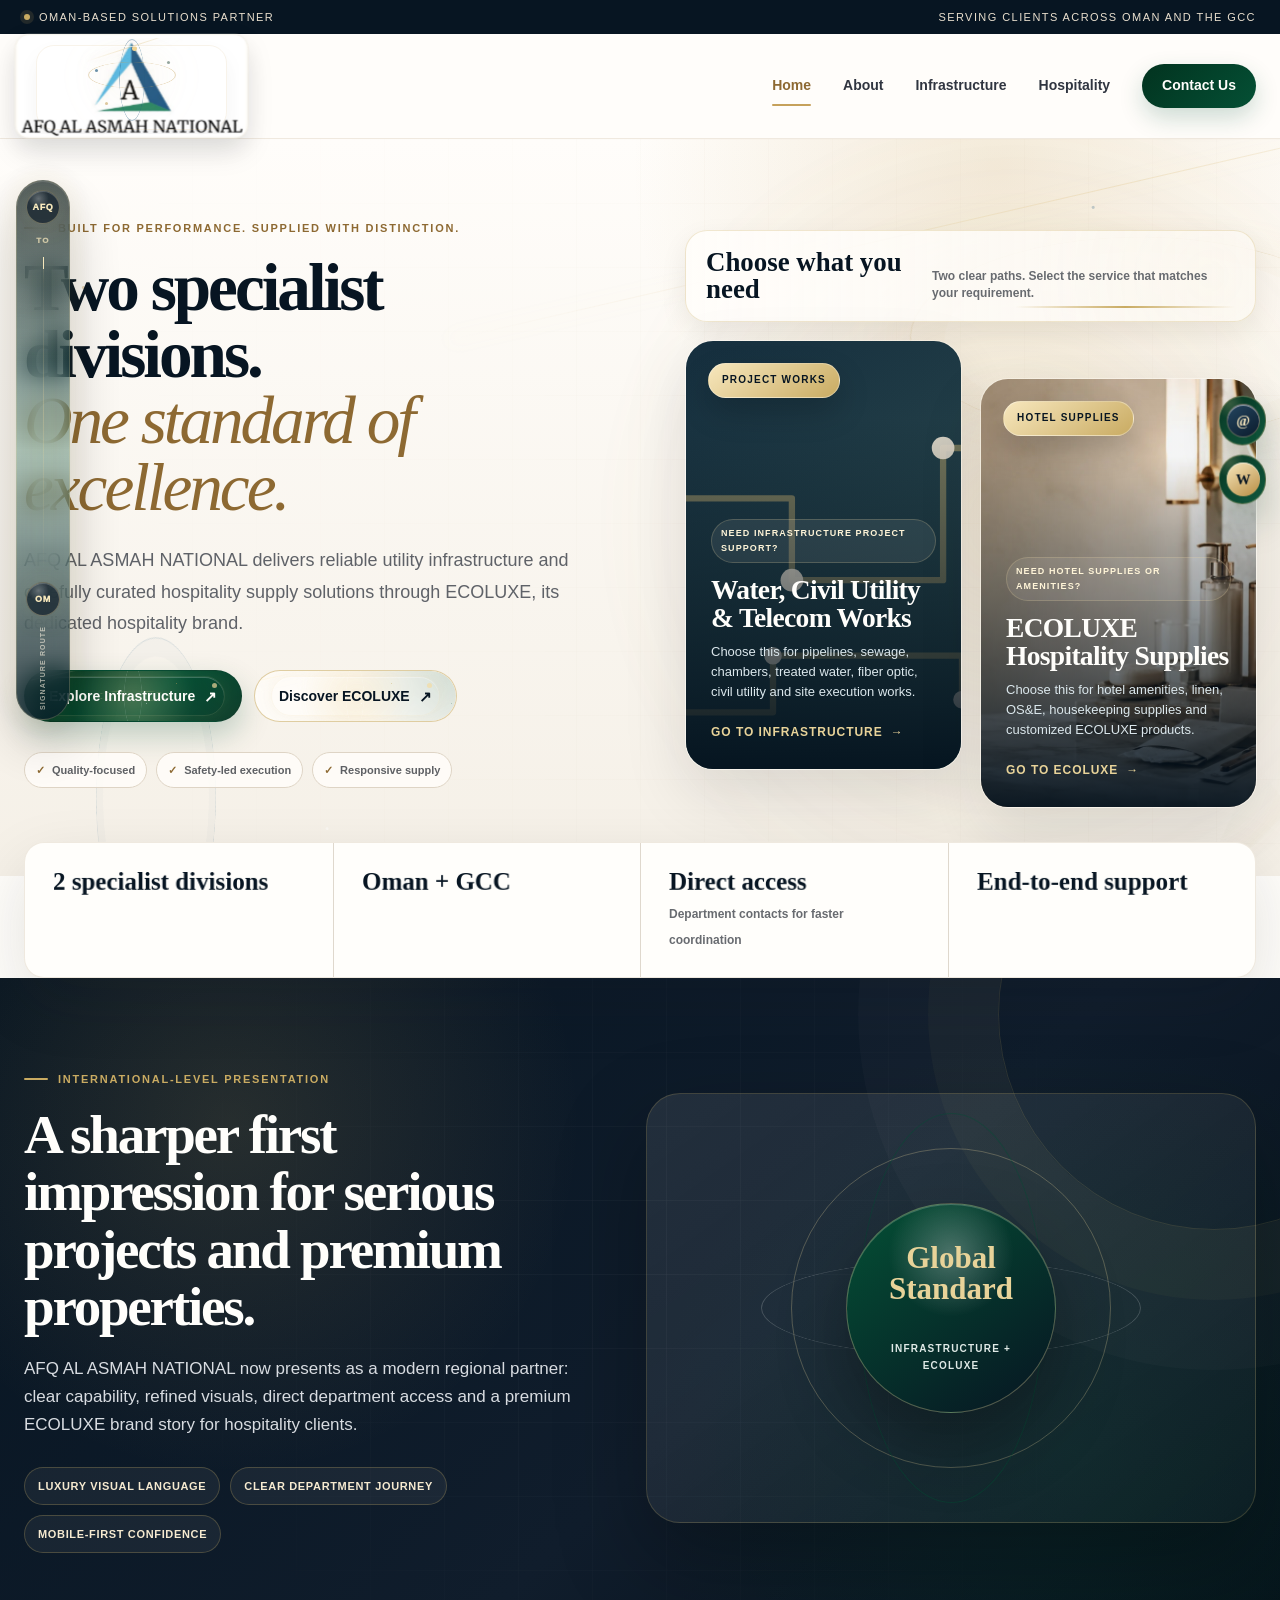
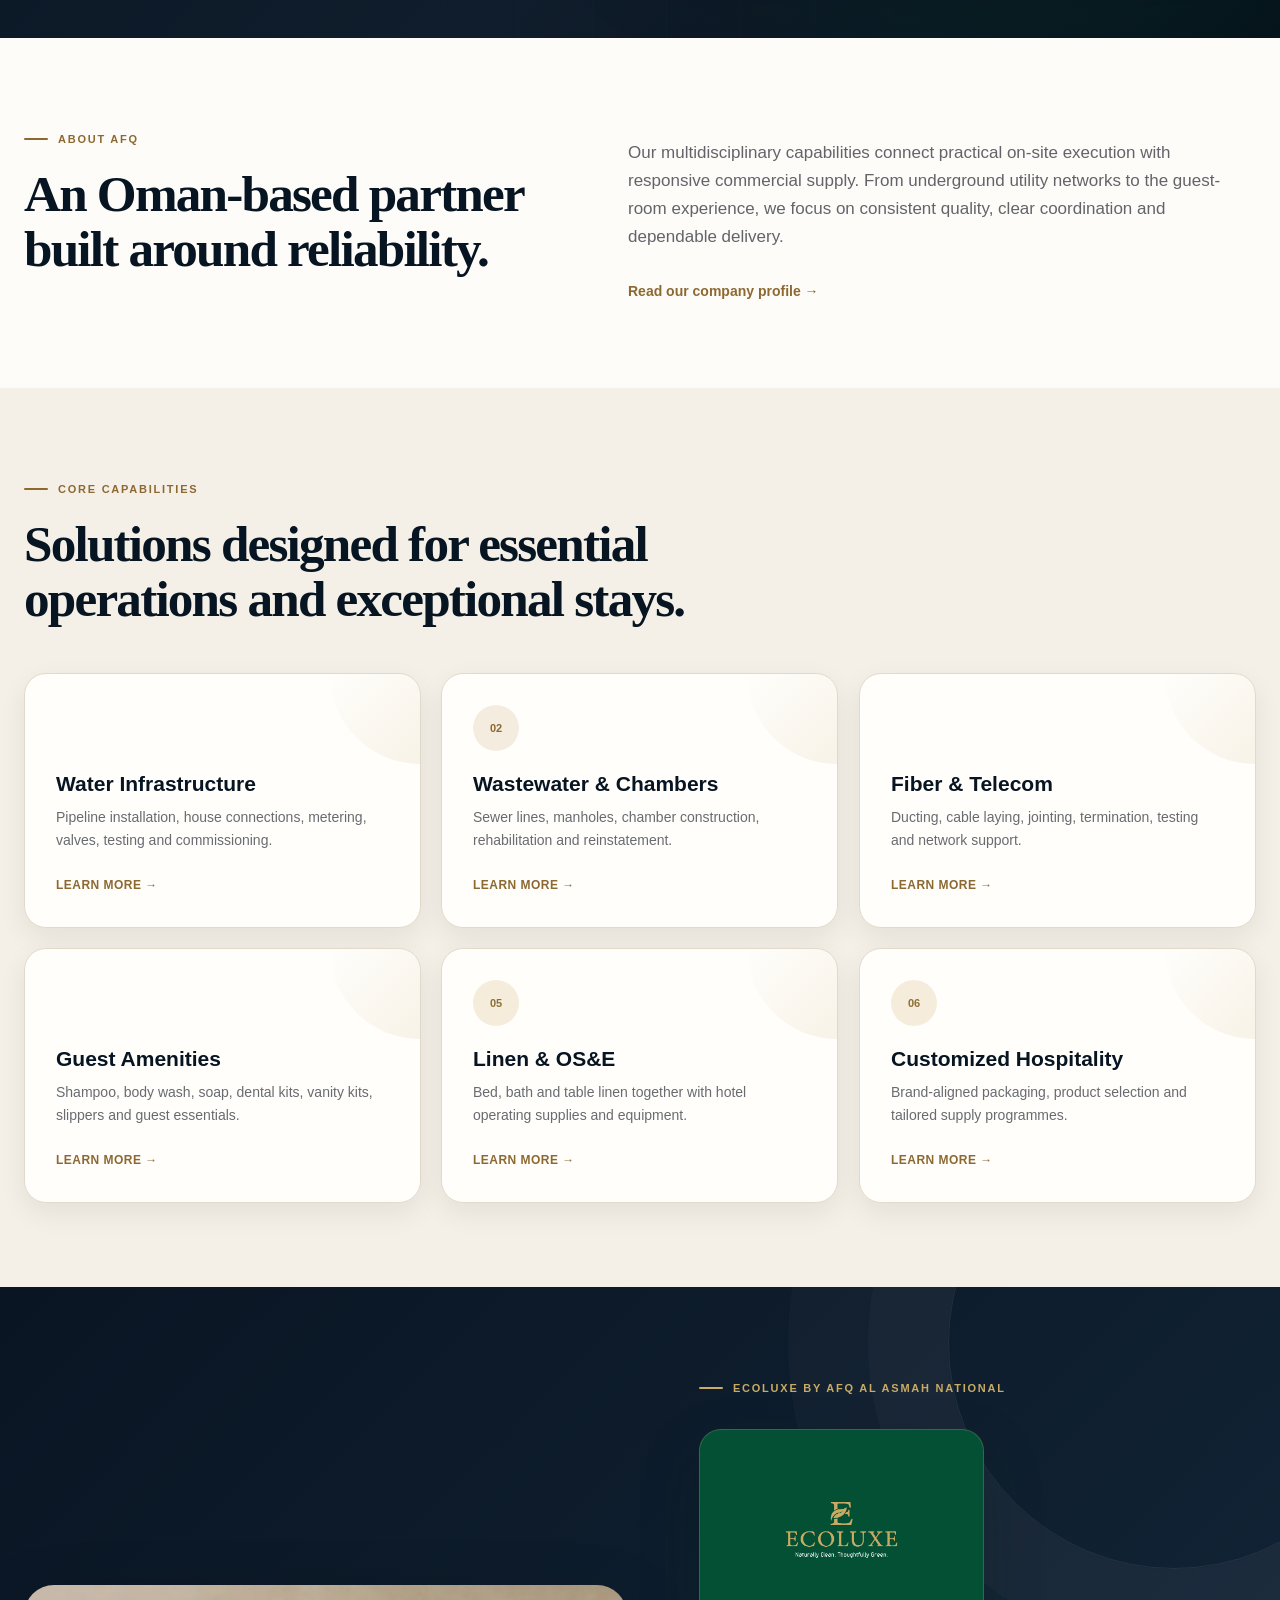
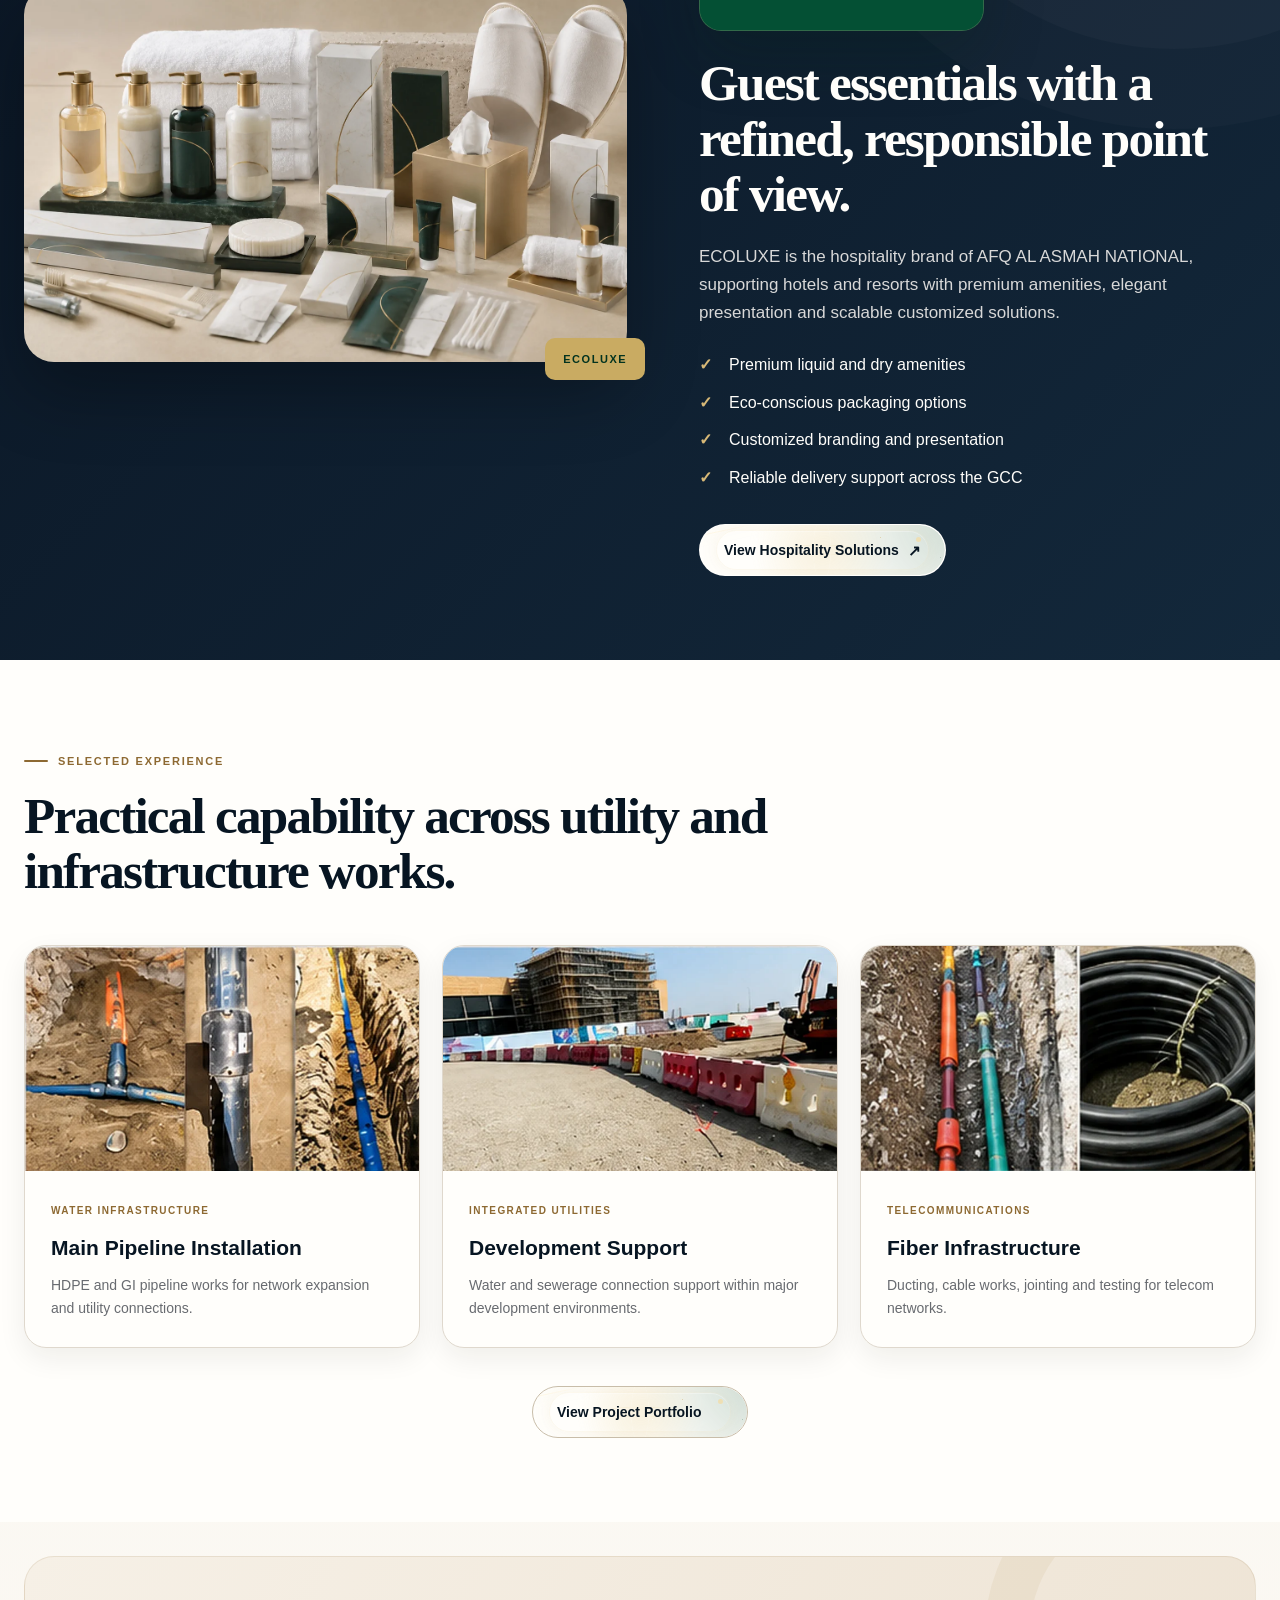
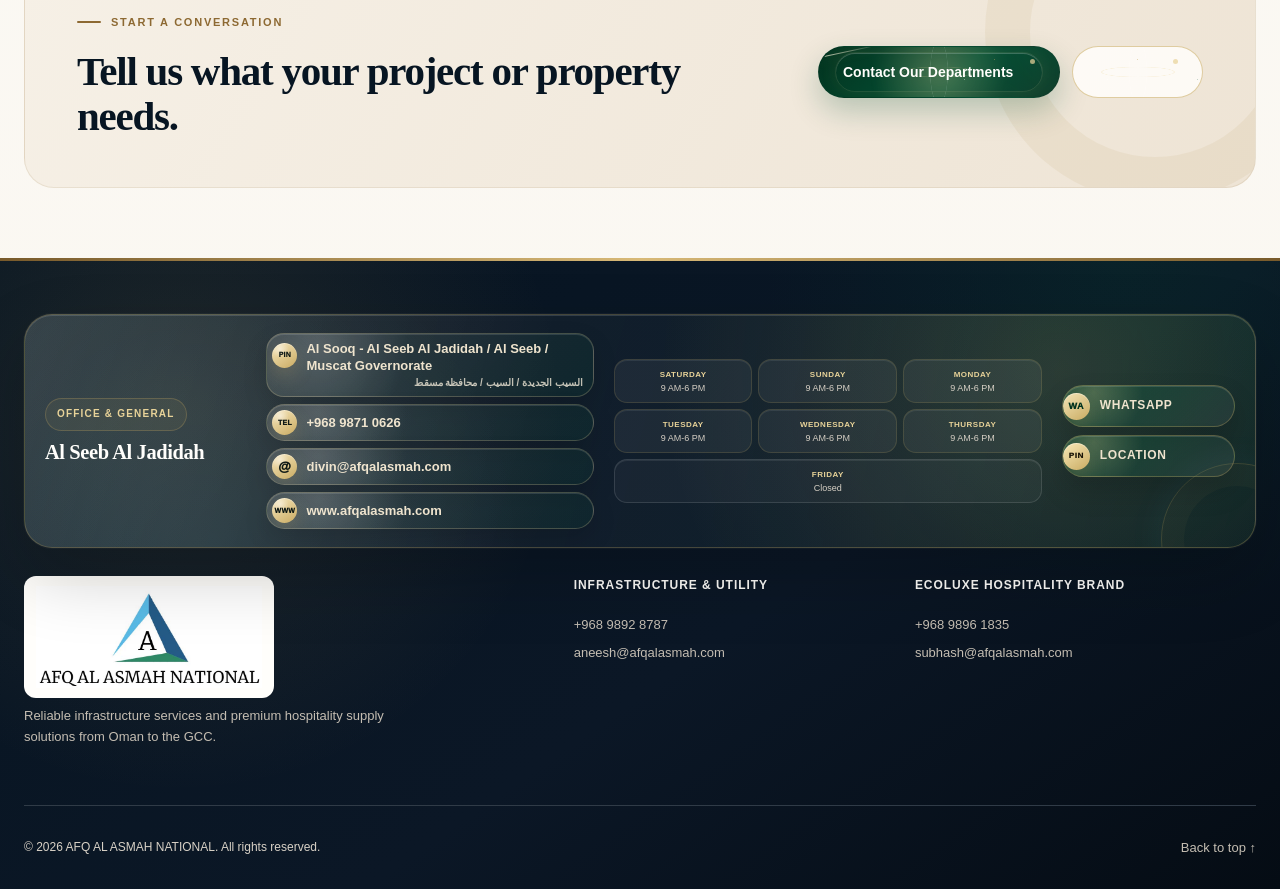
==== index.html @ b943e677 "Add files via upload" ====
<!doctype html><html lang="en"><head>
<meta charset="utf-8"><meta name="viewport" content="width=device-width,initial-scale=1"><script>document.documentElement.classList.add('js')</script>
<title>Infrastructure & Hospitality Solutions Oman | AFQ Al Asmah National</title><meta name="description" content="AFQ Al Asmah National provides water, wastewater, civil utility and telecom works plus ECOLUXE hotel amenities, linen and OS&E across Oman and the GCC."><meta name="robots" content="index,follow,max-image-preview:large"><meta name="geo.region" content="OM-MA"><meta name="geo.placename" content="Al Seeb Al Jadidah, Muscat Governorate, Oman">
<link rel="icon" href="assets/images/company-favicon.png" sizes="32x32" type="image/png"><link rel="icon" href="assets/images/company-icon.svg" sizes="any" type="image/svg+xml"><link rel="apple-touch-icon" href="assets/images/company-apple-touch.png"><link rel="manifest" href="site.webmanifest"><link rel="preload" href="assets/images/company-icon-192.png" as="image"><link rel="stylesheet" href="assets/css/styles.css?v=38">
<meta name="theme-color" content="#0b1726"><link rel="canonical" href="https://www.afqalasmah.com/"><meta property="og:type" content="website"><meta property="og:locale" content="en_OM"><meta property="og:site_name" content="AFQ AL ASMAH NATIONAL"><meta property="og:title" content="Infrastructure & Hospitality Solutions Oman | AFQ Al Asmah National"><meta property="og:description" content="Utility infrastructure contracting and ECOLUXE premium hospitality supplies by AFQ Al Asmah National across Oman and the GCC."><meta property="og:url" content="https://www.afqalasmah.com/"><meta property="og:image" content="https://www.afqalasmah.com/assets/images/company-logo.jpg"><meta property="og:image:alt" content="AFQ Al Asmah National company logo"><meta name="twitter:card" content="summary_large_image"><meta name="twitter:title" content="Infrastructure & Hospitality Solutions Oman | AFQ Al Asmah National"><meta name="twitter:description" content="Utility infrastructure contracting and ECOLUXE premium hospitality supplies by AFQ Al Asmah National across Oman and the GCC."><meta name="twitter:image" content="https://www.afqalasmah.com/assets/images/company-logo.jpg">
<script type="application/ld+json">{"@context":"https://schema.org","@graph":[{"@type":"Organization","@id":"https://www.afqalasmah.com/#organization","name":"AFQ AL ASMAH NATIONAL","alternateName":"أفق العاصمة الوطنية","url":"https://www.afqalasmah.com/","logo":{"@type":"ImageObject","url":"https://www.afqalasmah.com/assets/images/company-logo.jpg","width":726,"height":328},"image":"https://www.afqalasmah.com/assets/images/company-logo.jpg","email":"divin@afqalasmah.com","telephone":"+96898710626","address":{"@type":"PostalAddress","streetAddress":"Al Sooq - Al Seeb Al Jadidah","addressLocality":"Al Seeb","addressRegion":"Muscat Governorate","addressCountry":"OM"},"hasMap":"https://maps.app.goo.gl/NbKn3wXDEQKGhGbL6?g_st=ic","openingHoursSpecification":{"@type":"OpeningHoursSpecification","dayOfWeek":["Saturday","Sunday","Monday","Tuesday","Wednesday","Thursday"],"opens":"09:00","closes":"18:00"},"contactPoint":[{"@type":"ContactPoint","contactType":"General enquiries","telephone":"+96898710626","email":"divin@afqalasmah.com","availableLanguage":["English","Arabic"]},{"@type":"ContactPoint","contactType":"Infrastructure and utility enquiries","telephone":"+96898928787","email":"aneesh@afqalasmah.com","availableLanguage":["English","Arabic"]},{"@type":"ContactPoint","contactType":"Hospitality supply enquiries","telephone":"+96898961835","email":"subhash@afqalasmah.com","availableLanguage":["English","Arabic"]}],"areaServed":[{"@type":"Country","name":"Oman"},{"@type":"AdministrativeArea","name":"Gulf Cooperation Council"}]},{"@type":"WebSite","@id":"https://www.afqalasmah.com/#website","url":"https://www.afqalasmah.com/","name":"AFQ AL ASMAH NATIONAL","publisher":{"@id":"https://www.afqalasmah.com/#organization"},"inLanguage":"en"},{"@type":"WebPage","@id":"https://www.afqalasmah.com/#webpage","url":"https://www.afqalasmah.com/","name":"Infrastructure & Hospitality Solutions Oman | AFQ Al Asmah National","description":"Utility infrastructure contracting and premium hospitality supplies for clients across Oman and the GCC.","isPartOf":{"@id":"https://www.afqalasmah.com/#website"},"about":{"@id":"https://www.afqalasmah.com/#organization"},"inLanguage":"en"}]}</script>
</head><body>
<div class="site-loader" data-site-loader aria-hidden="true"><div class="loader-panel"><div class="loader-emblem"><span class="loader-ring one"></span><span class="loader-ring two"></span><span class="loader-ring three"></span><img class="loader-mark" src="assets/images/company-icon.svg" alt=""></div><span class="loader-name">AFQ AL ASMAH NATIONAL</span><div class="loader-line"><span></span></div><p class="loader-status">Preparing your experience</p></div></div>
<a class="skip-link" href="#main-content">Skip to main content</a>
<header class="site-header" id="top">
  <div class="topbar"><div class="container topbar-inner"><span>Oman-based solutions partner</span><span>Serving clients across Oman and the GCC</span></div></div>
  <div class="container nav-wrap">
    <a class="brand" href="index.html" aria-label="AFQ Al Asmah National home"><img src="assets/images/company-logo.jpg" alt="AFQ Al Asmah National"></a>
    <button class="nav-toggle" type="button" aria-label="Open navigation" aria-expanded="false" aria-controls="primary-navigation"><span></span><span></span><span></span></button>
    <nav class="main-nav" id="primary-navigation" aria-label="Primary navigation">
      <a href="index.html">Home</a>
      <a href="about.html">About</a>
      <a href="infrastructure.html">Infrastructure</a>
      <a href="hospitality.html">Hospitality</a>
      <a href="contact.html" class="nav-cta">Contact Us</a>
    </nav>
  </div>
</header>
<main id="main-content">
<section class="hero home-hero">
  <div class="container hero-grid">
    <div class="hero-copy reveal">
      <span class="eyebrow">Built for performance. Supplied with distinction.</span>
      <h1>Two specialist divisions.<br><em>One standard of excellence.</em></h1>
      <p>AFQ AL ASMAH NATIONAL delivers reliable utility infrastructure and carefully curated hospitality supply solutions through ECOLUXE, its dedicated hospitality brand.</p>
      <div class="hero-actions"><a class="btn primary" href="infrastructure.html">Explore Infrastructure</a><a class="btn secondary" href="hospitality.html">Discover ECOLUXE</a></div>
      <div class="trust-row"><span>Quality-focused</span><span>Safety-led execution</span><span>Responsive supply</span></div>
    </div>
    <div class="hero-visual reveal delay-1" aria-label="Choose your service requirement">
      <div class="choice-header"><span>Choose what you need</span><p>Two clear paths. Select the service that matches your requirement.</p></div>
      <a class="division-card infrastructure" href="infrastructure.html" data-choice="Project Works"><img src="assets/images/infrastructure-pattern.svg" alt="Infrastructure network illustration" decoding="async"><div><span>Need infrastructure project support?</span><h2>Water, Civil Utility & Telecom Works</h2><p>Choose this for pipelines, sewage, chambers, treated water, fiber optic, civil utility and site execution works.</p><strong class="choice-action">Go to Infrastructure</strong></div></a>
      <a class="division-card hospitality" href="hospitality.html" data-choice="Hotel Supplies"><img src="assets/images/hospitality-hero.webp" alt="Luxury hotel guest amenities" decoding="async"><div><span>Need hotel supplies or amenities?</span><h2>ECOLUXE Hospitality Supplies</h2><p>Choose this for hotel amenities, linen, OS&E, housekeeping supplies and customized ECOLUXE products.</p><strong class="choice-action">Go to ECOLUXE</strong></div></a>
    </div>
  </div>
</section>
<section class="capability-strip" aria-label="Company strengths">
  <div class="container capability-strip-inner">
    <div class="capability-item"><strong>2 specialist divisions</strong><span>Dedicated expertise for infrastructure and hospitality</span></div>
    <div class="capability-item"><strong>Oman + GCC</strong><span>Regional service and supply coverage</span></div>
    <div class="capability-item"><strong>Direct access</strong><span>Department contacts for faster coordination</span></div>
    <div class="capability-item"><strong>End-to-end support</strong><span>From requirement review through delivery</span></div>
  </div>
</section>
<section class="section signature-section home-signature"><div class="container signature-grid"><div class="signature-copy reveal"><span class="eyebrow gold-text">International-level presentation</span><h2>A sharper first impression for serious projects and premium properties.</h2><p>AFQ AL ASMAH NATIONAL now presents as a modern regional partner: clear capability, refined visuals, direct department access and a premium ECOLUXE brand story for hospitality clients.</p><div class="signature-pills"><span>Luxury visual language</span><span>Clear department journey</span><span>Mobile-first confidence</span></div></div><div class="signature-orb reveal delay-1" aria-label="AFQ global standard visual"><span class="orbit-ring orbit-one"></span><span class="orbit-ring orbit-two"></span><span class="orbit-ring orbit-three"></span><div class="orb-core"><strong>Global Standard</strong><span>Infrastructure + ECOLUXE</span></div></div></div></section>
<section class="section intro"><div class="container split"><div class="section-copy reveal"><span class="eyebrow">About AFQ</span><h2>An Oman-based partner built around reliability.</h2></div><div class="section-copy reveal delay-1"><p>Our multidisciplinary capabilities connect practical on-site execution with responsive commercial supply. From underground utility networks to the guest-room experience, we focus on consistent quality, clear coordination and dependable delivery.</p><a class="text-link" href="about.html">Read our company profile →</a></div></div></section>
<section class="section services-section"><div class="container"><div class="section-head reveal"><span class="eyebrow">Core Capabilities</span><h2>Solutions designed for essential operations and exceptional stays.</h2></div>
<div class="service-grid">
<article class="service-card reveal"><span class="service-no">01</span><h3>Water Infrastructure</h3><p>Pipeline installation, house connections, metering, valves, testing and commissioning.</p><a href="infrastructure.html#water">Learn more</a></article>
<article class="service-card reveal delay-1"><span class="service-no">02</span><h3>Wastewater & Chambers</h3><p>Sewer lines, manholes, chamber construction, rehabilitation and reinstatement.</p><a href="infrastructure.html#wastewater">Learn more</a></article>
<article class="service-card reveal delay-2"><span class="service-no">03</span><h3>Fiber & Telecom</h3><p>Ducting, cable laying, jointing, termination, testing and network support.</p><a href="infrastructure.html#telecom">Learn more</a></article>
<article class="service-card reveal"><span class="service-no gold">04</span><h3>Guest Amenities</h3><p>Shampoo, body wash, soap, dental kits, vanity kits, slippers and guest essentials.</p><a href="hospitality.html#amenities">Learn more</a></article>
<article class="service-card reveal delay-1"><span class="service-no gold">05</span><h3>Linen & OS&E</h3><p>Bed, bath and table linen together with hotel operating supplies and equipment.</p><a href="hospitality.html#linen">Learn more</a></article>
<article class="service-card reveal delay-2"><span class="service-no gold">06</span><h3>Customized Hospitality</h3><p>Brand-aligned packaging, product selection and tailored supply programmes.</p><a href="hospitality.html#custom">Learn more</a></article>
</div></div></section>
<section class="section feature-band"><div class="container feature-grid"><div class="feature-image reveal"><img src="assets/images/amenities.webp" alt="Premium hospitality amenities" loading="lazy" decoding="async"></div><div class="feature-copy reveal delay-1"><span class="eyebrow gold-text">ECOLUXE by AFQ AL ASMAH NATIONAL</span><img class="ecoluxe-wordmark-mini" src="assets/images/ecoluxe-rotate-green-gold.jpg" alt="ECOLUXE - Naturally Clean. Thoughtfully Green." loading="lazy" decoding="async" data-logo-slides="assets/images/ecoluxe-rotate-green-gold.jpg|assets/images/ecoluxe-rotate-white-shadow.jpg|assets/images/ecoluxe-rotate-variants.jpg" data-logo-interval="4300"><h2>Guest essentials with a refined, responsible point of view.</h2><p>ECOLUXE is the hospitality brand of AFQ AL ASMAH NATIONAL, supporting hotels and resorts with premium amenities, elegant presentation and scalable customized solutions.</p><ul class="check-list"><li>Premium liquid and dry amenities</li><li>Eco-conscious packaging options</li><li>Customized branding and presentation</li><li>Reliable delivery support across the GCC</li></ul><a class="btn light" href="hospitality.html">View Hospitality Solutions</a></div></div></section>
<section class="section projects"><div class="container"><div class="section-head reveal"><span class="eyebrow">Selected Experience</span><h2>Practical capability across utility and infrastructure works.</h2></div><div class="project-grid">
<article class="project-card reveal"><img src="assets/images/project-water.webp" alt="Main water pipeline works" loading="lazy" decoding="async"><div><span>Water Infrastructure</span><h3>Main Pipeline Installation</h3><p>HDPE and GI pipeline works for network expansion and utility connections.</p></div></article>
<article class="project-card reveal delay-1"><img src="assets/images/project-city.webp" alt="Sultan Haitham City utility works" loading="lazy" decoding="async"><div><span>Integrated Utilities</span><h3>Development Support</h3><p>Water and sewerage connection support within major development environments.</p></div></article>
<article class="project-card reveal delay-2"><img src="assets/images/project-fiber.webp" alt="Fiber optic infrastructure" loading="lazy" decoding="async"><div><span>Telecommunications</span><h3>Fiber Infrastructure</h3><p>Ducting, cable works, jointing and testing for telecom networks.</p></div></article>
</div><div class="center"><a class="btn outline" href="infrastructure.html#projects">View Project Portfolio</a></div></div></section>
<section class="section cta"><div class="container cta-box reveal"><div><span class="eyebrow">Start a conversation</span><h2>Tell us what your project or property needs.</h2></div><div class="cta-actions"><a class="btn primary" href="contact.html">Contact Our Departments</a><a class="btn secondary" href="mailto:divin@afqalasmah.com">Email Us</a></div></div></section>
</main>
<footer class="site-footer">
  <div class="container footer-grid">
    <div class="footer-brand"><img src="assets/images/company-logo.jpg" alt="AFQ Al Asmah National"><p>Reliable infrastructure services and premium hospitality supply solutions from Oman to the GCC.</p></div>
    <div><h3>Infrastructure & Utility</h3><a href="tel:+96898928787">+968 9892 8787</a><a href="mailto:aneesh@afqalasmah.com">aneesh@afqalasmah.com</a></div>
    <div><h3>ECOLUXE Hospitality Brand</h3><a href="tel:+96898961835">+968 9896 1835</a><a href="mailto:subhash@afqalasmah.com">subhash@afqalasmah.com</a></div>
    <div class="footer-office-card"><div class="footer-office-title"><span class="footer-office-label">Office & General</span><h3>Al Seeb Al Jadidah</h3></div><div class="footer-office-contact"><a class="office-chip office-location" href="https://maps.app.goo.gl/NbKn3wXDEQKGhGbL6?g_st=ic" target="_blank" rel="noopener"><span>Al Sooq - Al Seeb Al Jadidah / Al Seeb / Muscat Governorate</span> <small lang="ar" dir="rtl">السيب الجديدة / السيب / محافظة مسقط</small></a><a class="office-chip office-phone" href="tel:+96898710626">+968 9871 0626</a><a class="office-chip office-email" href="mailto:divin@afqalasmah.com">divin@afqalasmah.com</a><a class="office-chip office-website" href="https://www.afqalasmah.com">www.afqalasmah.com</a></div><div class="footer-hours-strip" aria-label="Business hours"><span><b>Saturday</b><small>9 AM-6 PM</small></span><span><b>Sunday</b><small>9 AM-6 PM</small></span><span><b>Monday</b><small>9 AM-6 PM</small></span><span><b>Tuesday</b><small>9 AM-6 PM</small></span><span><b>Wednesday</b><small>9 AM-6 PM</small></span><span><b>Thursday</b><small>9 AM-6 PM</small></span><span class="closed"><b>Friday</b><small>Closed</small></span></div><div class="footer-actions"><a class="office-action office-whatsapp" href="https://wa.me/96898710626" data-whatsapp="96898710626">WhatsApp</a><a class="office-action office-map" href="https://maps.app.goo.gl/NbKn3wXDEQKGhGbL6?g_st=ic" target="_blank" rel="noopener">Location</a></div></div>
  </div>
  <div class="container footer-bottom"><span>© <span data-year></span> AFQ AL ASMAH NATIONAL. All rights reserved.</span><a href="#top" data-back-to-top>Back to top ↑</a></div>
</footer>
<script src="assets/js/main.js?v=34"></script></body></html>
---- assets/css/styles.css ----
:root {
  --navy: #071522;
  --navy-2: #10283b;
  --navy-3: #203b52;
  --blue: #285f83;
  --ecoluxe-green: #045035;
  --ecoluxe-green-dark: #02331f;
  --ecoluxe-green-soft: #e8f0ec;
  --ecoluxe-gold: #c9ab62;
  --ecoluxe-gold-light: #e8d399;
  --ecoluxe-gray: #878787;
  --teal: #c6a15b;
  --teal-dark: #8d6932;
  --teal-soft: #f4ecdf;
  --green: #607b70;
  --gold: #c9ab62;
  --gold-dark: #8c7137;
  --gold-soft: #f5ecdc;
  --platinum: #fbf6ea;
  --mirror: #fff8df;
  --uv-cyan: #80f5ff;
  --uv-violet: #a78cff;
  --ink: #1b2230;
  --muted: #686b70;
  --line: #dfd8cd;
  --paper: #f8f5ef;
  --warm: #f0e9df;
  --white: #fffefb;
  --shadow-sm: 0 10px 28px rgba(30, 24, 16, 0.07);
  --shadow: 0 24px 64px rgba(22, 26, 34, 0.12);
  --shadow-lg: 0 34px 96px rgba(17, 21, 29, 0.18);
  --radius-sm: 14px;
  --radius: 22px;
  --radius-lg: 32px;
  --max: 1240px;
  --serif: "Iowan Old Style", "Palatino Linotype", Baskerville, Georgia, serif;
  --sans: Inter, ui-sans-serif, -apple-system, BlinkMacSystemFont, "Segoe UI", Arial, sans-serif;
  --ease-premium: cubic-bezier(0.22, 1, 0.36, 1);
}

* {
  box-sizing: border-box;
}

html {
  max-width: 100%;
  overflow-x: hidden;
  scroll-behavior: smooth;
  scroll-padding-top: 130px;
}

body {
  margin: 0;
  max-width: 100%;
  overflow-x: hidden;
  font-family: var(--sans);
  color: var(--ink);
  background: linear-gradient(180deg, #fffefb 0%, #faf7f1 100%);
  line-height: 1.65;
  -webkit-font-smoothing: antialiased;
  text-rendering: optimizeLegibility;
}

body.nav-open {
  overflow: hidden;
}

.site-loader {
  position: fixed;
  inset: 0;
  z-index: 2000;
  display: grid;
  place-items: center;
  overflow: hidden;
  color: var(--white);
  background:
    radial-gradient(circle at 50% 44%, rgba(198, 161, 91, 0.14), transparent 27%),
    var(--navy);
  opacity: 1;
  visibility: visible;
  transition:
    opacity 0.5s var(--ease-premium),
    visibility 0.5s var(--ease-premium);
}

.site-loader::before,
.site-loader::after {
  content: "";
  position: absolute;
  width: min(62vw, 720px);
  aspect-ratio: 1;
  border: 1px solid rgba(198, 161, 91, 0.1);
  border-radius: 50%;
  animation: loader-orbit 9s linear infinite;
}

.site-loader::after {
  width: min(42vw, 480px);
  border-color: rgba(255, 255, 255, 0.065);
  animation-direction: reverse;
  animation-duration: 12s;
}

.page-ready .site-loader {
  opacity: 0;
  visibility: hidden;
  pointer-events: none;
}

.page-leaving .site-loader {
  opacity: 1;
  visibility: visible;
  pointer-events: auto;
  transition-duration: 0.3s;
}

.loader-panel {
  position: relative;
  z-index: 1;
  width: min(330px, calc(100% - 48px));
  perspective: 900px;
  text-align: center;
}

.loader-emblem {
  position: relative;
  width: 164px;
  height: 132px;
  display: grid;
  place-items: center;
  margin: 0 auto 10px;
  transform-style: preserve-3d;
  animation: loader-emblem-float 2.2s var(--ease-premium) infinite alternate;
}

.loader-mark {
  position: relative;
  z-index: 3;
  width: 84px;
  height: 84px;
  margin: 0;
  padding: 11px;
  border: 1px solid rgba(198, 161, 91, 0.34);
  border-radius: 23px;
  background: #fffdfa;
  box-shadow: 0 24px 70px rgba(0, 0, 0, 0.32);
  transform: translateZ(38px);
}

.loader-ring {
  position: absolute;
  z-index: 1;
  width: 126px;
  height: 126px;
  border: 1px solid rgba(198, 161, 91, 0.32);
  border-radius: 50%;
  transform-style: preserve-3d;
}

.loader-ring::after {
  content: "";
  position: absolute;
  top: -4px;
  left: 50%;
  width: 7px;
  height: 7px;
  border-radius: 50%;
  background: #efd391;
  box-shadow: 0 0 18px rgba(239, 211, 145, 0.9);
}

.loader-ring.one {
  animation: loader-ring-one 3.8s linear infinite;
}

.loader-ring.two {
  width: 150px;
  height: 92px;
  border-color: rgba(255, 255, 255, 0.15);
  animation: loader-ring-two 4.8s linear infinite reverse;
}

.loader-ring.three {
  width: 108px;
  height: 150px;
  border-color: rgba(198, 161, 91, 0.17);
  animation: loader-ring-three 5.8s linear infinite;
}

.loader-ring.depth-4 {
  width: 174px;
  height: 68px;
  border-color: rgba(89, 177, 218, 0.2);
  animation: loader-ring-four 6.4s linear infinite;
}

.loader-ring.depth-5 {
  width: 62px;
  height: 174px;
  border-color: rgba(96, 123, 112, 0.26);
  animation: loader-ring-five 7.2s linear infinite reverse;
}

.loader-ring.depth-6 {
  width: 186px;
  height: 186px;
  border-style: dashed;
  border-color: rgba(239, 211, 145, 0.1);
  animation: loader-ring-six 12s linear infinite;
}

.loader-ring.depth-7 {
  width: 48px;
  height: 48px;
  border: 0;
  background: radial-gradient(circle, rgba(239, 211, 145, 0.28), transparent 68%);
  filter: blur(2px);
  animation: loader-ring-seven 2.8s ease-in-out infinite alternate;
}

.loader-ring.depth-7::after {
  display: none;
}

.loader-name {
  display: block;
  color: #f5eddf;
  font-family: var(--serif);
  font-size: 19px;
  letter-spacing: 0.08em;
}

.loader-status {
  margin: 13px 0 0;
  color: #aeb8c2;
  font-size: 10px;
  font-weight: 750;
  letter-spacing: 0.18em;
  text-transform: uppercase;
}

.loader-line {
  height: 2px;
  margin-top: 24px;
  overflow: hidden;
  border-radius: 3px;
  background: rgba(255, 255, 255, 0.11);
}

.loader-line span {
  width: 46%;
  height: 100%;
  display: block;
  border-radius: inherit;
  background: linear-gradient(90deg, transparent, var(--gold), #f3dca9, transparent);
  animation: loader-line 1.25s var(--ease-premium) infinite;
}

@keyframes loader-line {
  from { transform: translateX(-120%); }
  to { transform: translateX(270%); }
}

@keyframes loader-emblem-float {
  from { transform: translateY(2px) rotateX(-2deg); }
  to { transform: translateY(-5px) rotateX(3deg); }
}

@keyframes loader-ring-one {
  from { transform: rotateX(68deg) rotateZ(0deg); }
  to { transform: rotateX(68deg) rotateZ(360deg); }
}

@keyframes loader-ring-two {
  from { transform: rotateY(67deg) rotateZ(0deg); }
  to { transform: rotateY(67deg) rotateZ(360deg); }
}

@keyframes loader-ring-three {
  from { transform: rotateX(56deg) rotateY(44deg) rotateZ(0deg); }
  to { transform: rotateX(56deg) rotateY(44deg) rotateZ(360deg); }
}

@keyframes loader-ring-four {
  from { transform: rotateX(77deg) rotateY(18deg) rotateZ(0deg); }
  to { transform: rotateX(77deg) rotateY(18deg) rotateZ(360deg); }
}

@keyframes loader-ring-five {
  from { transform: rotateX(18deg) rotateY(76deg) rotateZ(0deg); }
  to { transform: rotateX(18deg) rotateY(76deg) rotateZ(360deg); }
}

@keyframes loader-ring-six {
  to { transform: rotateZ(360deg); }
}

@keyframes loader-ring-seven {
  from { transform: translateZ(-20px) scale(0.78); opacity: 0.34; }
  to { transform: translateZ(55px) scale(1.45); opacity: 0.72; }
}

@keyframes loader-orbit {
  to { transform: rotate(360deg); }
}

@keyframes premium-enter {
  from {
    opacity: 0;
    transform: translateY(26px);
    filter: blur(5px);
  }
  to {
    opacity: 1;
    transform: none;
    filter: blur(0);
  }
}

@keyframes premium-image-enter {
  from {
    opacity: 0;
    transform: scale(1.045);
    filter: saturate(0.8);
  }
  to {
    opacity: 1;
    transform: scale(1);
    filter: saturate(1);
  }
}

::selection {
  color: #fff;
  background: var(--gold-dark);
}

img {
  max-width: 100%;
  display: block;
}

a {
  color: inherit;
  text-decoration: none;
}

button,
input,
select,
textarea {
  font: inherit;
}

button,
a {
  -webkit-tap-highlight-color: transparent;
}

:focus-visible {
  outline: 3px solid rgba(198, 161, 91, 0.45);
  outline-offset: 4px;
  border-radius: 4px;
}

.skip-link {
  position: fixed;
  top: 10px;
  left: 10px;
  z-index: 1000;
  padding: 10px 15px;
  border-radius: 8px;
  color: var(--white);
  background: var(--navy);
  transform: translateY(-150%);
  transition: transform 0.2s ease;
}

.skip-link:focus {
  transform: translateY(0);
}

.container {
  width: min(var(--max), calc(100% - 48px));
  margin-inline: auto;
}

.site-header {
  --scroll-progress: 0;
  position: sticky;
  top: 0;
  z-index: 100;
  background: rgba(255, 253, 250, 0.95);
  border-bottom: 1px solid rgba(141, 105, 50, 0.13);
  backdrop-filter: blur(18px);
  transition:
    box-shadow 0.25s ease,
    background 0.25s ease,
    opacity 0.65s var(--ease-premium),
    transform 0.65s var(--ease-premium);
}

.site-header::after {
  content: "";
  position: absolute;
  right: 0;
  bottom: -1px;
  left: 0;
  height: 2px;
  background: linear-gradient(90deg, var(--gold-dark), #e0c78e);
  transform: scaleX(var(--scroll-progress));
  transform-origin: left;
  will-change: transform;
}

.site-header.scrolled {
  background: rgba(255, 253, 250, 0.99);
  box-shadow: 0 10px 38px rgba(20, 24, 31, 0.09);
}

.topbar {
  color: #e9dfce;
  background: var(--navy);
  font-size: 11px;
  letter-spacing: 0.13em;
  text-transform: uppercase;
}

.topbar-inner {
  min-height: 34px;
  display: flex;
  align-items: center;
  justify-content: space-between;
}

.topbar-inner span:first-child::before {
  content: "";
  width: 6px;
  height: 6px;
  display: inline-block;
  margin: 0 9px 1px 0;
  border-radius: 50%;
  background: var(--gold);
  box-shadow: 0 0 0 4px rgba(198, 161, 91, 0.14);
}

.nav-wrap {
  height: 104px;
  display: flex;
  align-items: center;
  justify-content: space-between;
  gap: 32px;
}

.brand {
  --logo-rx: 0deg;
  --logo-ry: 0deg;
  --logo-rx-reverse: 0deg;
  --logo-ry-reverse: 0deg;
  --logo-x: 0px;
  --logo-y: 0px;
  --logo-x-soft: 0px;
  --logo-x-reverse-soft: 0px;
  --logo-x-reverse-medium: 0px;
  --logo-y-soft: 0px;
  --logo-y-reverse-soft: 0px;
  --logo-glow-x: 50%;
  --logo-glow-y: 40%;
  position: relative;
  flex: 0 0 215px;
  display: grid;
  place-items: center;
  isolation: isolate;
  perspective: 900px;
  transform-style: preserve-3d;
}

.logo-3d-stage {
  position: relative;
  z-index: 4;
  width: 215px;
  max-width: 100%;
  display: grid;
  place-items: center;
  transform-style: preserve-3d;
  transform-origin: 50% 46%;
  animation: logo-idle-3d 5.8s var(--ease-premium) infinite;
  will-change: transform;
}

.brand img {
  width: 215px;
  height: auto;
  max-height: 96px;
  object-fit: contain;
  border: 1px solid rgba(141, 105, 50, 0.1);
  border-radius: 13px;
  background: rgba(255, 254, 251, 0.96);
  box-shadow:
    0 13px 26px rgba(7, 21, 34, 0.1),
    inset 0 1px 0 rgba(255, 255, 255, 0.95);
  filter: drop-shadow(0 8px 12px rgba(7, 21, 34, 0.06));
  transform:
    perspective(900px)
    translate3d(var(--logo-x), var(--logo-y), 36px)
    rotateX(var(--logo-rx))
    rotateY(var(--logo-ry));
  transform-origin: 50% 45%;
  transform-style: preserve-3d;
  transition: transform 0.45s var(--ease-premium), filter 0.35s ease;
  will-change: transform;
}

.logo-depth:hover img,
.logo-depth:focus-visible img {
  filter:
    drop-shadow(0 14px 18px rgba(7, 21, 34, 0.15))
    saturate(1.07)
    contrast(1.02);
}

.logo-depth.logo-active .logo-3d-stage {
  animation-duration: 3.4s;
}

.logo-depth-field {
  position: absolute;
  inset: 0;
  z-index: 5;
  overflow: hidden;
  border-radius: 13px;
  pointer-events: none;
  transform: translateZ(0);
  transform-style: preserve-3d;
}

.logo-depth-layer {
  position: absolute;
  pointer-events: none;
  transform-style: preserve-3d;
}

.logo-depth-layer:nth-child(1) {
  inset: 5% 17% 8%;
  border-radius: 50%;
  opacity: 0.22;
  background: radial-gradient(circle at 50% 40%, rgba(198, 161, 91, 0.26), transparent 66%);
  filter: blur(9px);
  mix-blend-mode: multiply;
  transform: translate3d(var(--logo-x-reverse-soft), var(--logo-y-reverse-soft), -22px);
  animation: logo-aura 4.8s ease-in-out infinite alternate;
}

.logo-depth-layer:nth-child(2) {
  top: 2px;
  left: 50%;
  width: 88px;
  height: 70px;
  border: 1px solid rgba(198, 161, 91, 0.38);
  border-radius: 50%;
  transform:
    translate3d(calc(-50% + var(--logo-x)), var(--logo-y), 15px)
    rotateX(68deg)
    rotateZ(0deg);
  animation: logo-orbit-one 7s linear infinite;
}

.logo-depth-layer:nth-child(3) {
  top: 1px;
  left: 50%;
  width: 62px;
  height: 82px;
  border: 1px solid rgba(40, 95, 131, 0.36);
  border-radius: 50%;
  transform:
    translate3d(calc(-50% + var(--logo-x-reverse-medium)), var(--logo-y-reverse-soft), 28px)
    rotateY(66deg)
    rotateZ(0deg);
  animation: logo-orbit-two 8.5s linear infinite reverse;
}

.logo-depth-layer:nth-child(4) {
  top: 8px;
  left: calc(50% - 49px);
  width: 98px;
  height: 1px;
  opacity: 0.58;
  background: linear-gradient(90deg, transparent, rgba(227, 201, 143, 0.88), transparent);
  box-shadow: 0 0 12px rgba(227, 201, 143, 0.44);
  transform: translate3d(var(--logo-x-soft), var(--logo-y-soft), 45px) rotate(-18deg);
  animation: logo-streak 3.8s ease-in-out infinite alternate;
}

.logo-depth-layer:nth-child(5) {
  inset: 3px 17px 5px;
  border-radius: 18px;
  opacity: 0;
  background: radial-gradient(
    circle at var(--logo-glow-x) var(--logo-glow-y),
    rgba(255, 242, 207, 0.34),
    transparent 30%
  );
  transform: translateZ(52px);
  transition: opacity 0.3s ease;
}

.logo-depth:hover .logo-depth-layer:nth-child(5),
.logo-depth:focus-visible .logo-depth-layer:nth-child(5),
.logo-depth.logo-active .logo-depth-layer:nth-child(5) {
  opacity: 1;
}

.logo-depth-layer:nth-child(6) {
  top: 8px;
  left: 50%;
  width: 5px;
  height: 5px;
  border-radius: 50%;
  background: #efd391;
  box-shadow:
    -38px 22px 0 -1px rgba(40, 95, 131, 0.68),
    34px 14px 0 -1px rgba(96, 123, 112, 0.68),
    -28px 55px 0 -1px rgba(198, 161, 91, 0.58),
    42px 49px 0 -2px rgba(255, 255, 255, 0.9);
  transform: translate3d(var(--logo-x), var(--logo-y), 62px);
  animation: logo-particles 5.5s ease-in-out infinite alternate;
}

.logo-depth-layer:nth-child(7) {
  inset: 7px 12px 4px;
  border: 1px solid rgba(198, 161, 91, 0.2);
  border-radius: 18px;
  opacity: 0.64;
  transform:
    translate3d(var(--logo-x-reverse-soft), var(--logo-y-reverse-soft), -8px)
    rotateX(var(--logo-rx-reverse))
    rotateY(var(--logo-ry-reverse));
  box-shadow:
    0 10px 24px rgba(7, 21, 34, 0.08),
    inset 0 1px 0 rgba(255, 255, 255, 0.85);
}

@keyframes logo-aura {
  from { opacity: 0.34; scale: 0.9; }
  to { opacity: 0.66; scale: 1.08; }
}

@keyframes logo-orbit-one {
  to { rotate: 360deg; }
}

@keyframes logo-orbit-two {
  to { rotate: -360deg; }
}

@keyframes logo-streak {
  from { opacity: 0.16; translate: -8px 2px; }
  to { opacity: 0.65; translate: 8px -2px; }
}

@keyframes logo-particles {
  from { translate: -2px 3px; opacity: 0.38; }
  to { translate: 3px -2px; opacity: 0.86; }
}

@keyframes logo-idle-3d {
  0% {
    transform: translate3d(0, 0, 0) rotateX(-1.5deg) rotateY(-3deg) rotateZ(-0.25deg);
  }
  25% {
    transform: translate3d(0, -2px, 4px) rotateX(1deg) rotateY(0deg) rotateZ(0deg);
  }
  50% {
    transform: translate3d(0, -1px, 8px) rotateX(2deg) rotateY(3.5deg) rotateZ(0.25deg);
  }
  75% {
    transform: translate3d(0, 1px, 3px) rotateX(-0.5deg) rotateY(0deg) rotateZ(0deg);
  }
  100% {
    transform: translate3d(0, 0, 0) rotateX(-1.5deg) rotateY(-3deg) rotateZ(-0.25deg);
  }
}

.main-nav {
  display: flex;
  align-items: center;
  gap: 32px;
  font-size: 14px;
  font-weight: 700;
}

.main-nav a {
  position: relative;
  color: #303540;
  transition: color 0.2s ease;
}

.main-nav a:not(.nav-cta)::after {
  content: "";
  position: absolute;
  left: 0;
  right: 100%;
  bottom: -8px;
  height: 2px;
  border-radius: 2px;
  background: var(--teal);
  transition: right 0.25s ease;
}

.main-nav a:hover,
.main-nav a[aria-current="page"] {
  color: var(--teal-dark);
}

.main-nav a:hover::after,
.main-nav a[aria-current="page"]::after {
  right: 0;
}

.main-nav .nav-cta {
  min-height: 44px;
  display: inline-flex;
  align-items: center;
  padding: 0 20px;
  overflow: hidden;
  border-radius: 999px;
  color: var(--white);
  background: linear-gradient(135deg, var(--ecoluxe-green-dark), var(--ecoluxe-green));
  box-shadow: 0 10px 24px rgba(4, 80, 53, 0.2);
  transition: transform 0.2s ease, background 0.2s ease, box-shadow 0.2s ease;
}

.main-nav .nav-cta:hover,
.main-nav .nav-cta[aria-current="page"] {
  color: var(--white);
  background: linear-gradient(135deg, var(--ecoluxe-green), var(--gold-dark));
  box-shadow: 0 12px 28px rgba(141, 105, 50, 0.24);
  transform: translateY(-1px);
}

.nav-toggle {
  width: 46px;
  height: 46px;
  display: none;
  padding: 0;
  border: 1px solid var(--line);
  border-radius: 12px;
  background: var(--white);
  cursor: pointer;
}

.nav-toggle span {
  width: 22px;
  height: 2px;
  display: block;
  margin: 5px auto;
  border-radius: 2px;
  background: var(--navy);
  transition: transform 0.2s ease, opacity 0.2s ease;
}

.nav-toggle[aria-expanded="true"] span:nth-child(1) {
  transform: translateY(7px) rotate(45deg);
}

.nav-toggle[aria-expanded="true"] span:nth-child(2) {
  opacity: 0;
}

.nav-toggle[aria-expanded="true"] span:nth-child(3) {
  transform: translateY(-7px) rotate(-45deg);
}

.hero {
  padding: 72px 0 88px;
  overflow: hidden;
}

.home-hero {
  position: relative;
  background:
    radial-gradient(circle at 78% 4%, rgba(198, 161, 91, 0.2), transparent 30%),
    linear-gradient(180deg, #fffdfa 0%, #f5f0e7 100%);
}

.home-hero::before {
  content: "";
  position: absolute;
  inset: 0;
  pointer-events: none;
  opacity: 0.36;
  background-image:
    linear-gradient(rgba(141, 105, 50, 0.045) 1px, transparent 1px),
    linear-gradient(90deg, rgba(141, 105, 50, 0.045) 1px, transparent 1px);
  background-size: 64px 64px;
  mask-image: linear-gradient(to right, transparent, #000 55%, #000);
}

.hero-grid {
  position: relative;
  display: grid;
  grid-template-columns: minmax(0, 1.02fr) minmax(480px, 0.98fr);
  gap: 66px;
  align-items: center;
}

.eyebrow {
  display: inline-flex;
  align-items: center;
  gap: 10px;
  margin-bottom: 18px;
  color: var(--teal-dark);
  font-size: 11px;
  font-weight: 850;
  letter-spacing: 0.16em;
  text-transform: uppercase;
}

.eyebrow::before {
  content: "";
  width: 24px;
  height: 2px;
  border-radius: 2px;
  background: currentColor;
}

.hero h1,
.page-hero h1,
.hospitality-hero h1 {
  max-width: 780px;
  margin: 0 0 24px;
  color: var(--navy);
  font-family: var(--serif);
  font-size: clamp(48px, 5.25vw, 76px);
  font-weight: 700;
  line-height: 0.99;
  letter-spacing: -0.045em;
  overflow-wrap: break-word;
}

em {
  color: var(--teal-dark);
  font-weight: 400;
}

.hero-copy > p {
  max-width: 640px;
  margin: 0;
  color: #5f6268;
  font-size: 18px;
  line-height: 1.75;
}

.hero-actions {
  display: flex;
  flex-wrap: wrap;
  gap: 12px;
  margin-top: 30px;
}

.btn {
  position: relative;
  min-height: 52px;
  display: inline-flex;
  align-items: center;
  justify-content: center;
  gap: 9px;
  padding: 0 24px;
  --btn-rx: 0deg;
  --btn-ry: 0deg;
  --btn-lift: 0px;
  --btn-shift-x: 0px;
  --btn-shift-y: 0px;
  --btn-glow-x: 50%;
  --btn-glow-y: 50%;
  border: 1px solid transparent;
  border-radius: 999px;
  font-size: 14px;
  font-weight: 800;
  line-height: 1;
  cursor: pointer;
  overflow: hidden;
  isolation: isolate;
  transform: perspective(820px) translate3d(0, var(--btn-lift), 0) rotateX(var(--btn-rx)) rotateY(var(--btn-ry));
  transform-style: preserve-3d;
  transition: transform 0.3s var(--ease-premium), box-shadow 0.3s ease, background 0.3s ease, border-color 0.3s ease;
  will-change: transform;
}

.btn::after {
  content: "\2197";
  position: relative;
  z-index: 2;
  font-size: 15px;
  transform: translateZ(28px);
  transition: transform 0.2s ease;
}

.btn::before {
  content: "";
  position: absolute;
  top: -60%;
  bottom: -60%;
  left: -45%;
  z-index: 1;
  width: 24%;
  background: rgba(255, 255, 255, 0.24);
  transform: rotate(18deg) translateX(-220%);
  transition: transform 0.75s var(--ease-premium);
}

.btn:hover,
.btn.btn-active {
  --btn-lift: -3px;
  transform: perspective(820px) translate3d(0, var(--btn-lift), 18px) rotateX(var(--btn-rx)) rotateY(var(--btn-ry));
  box-shadow: 0 18px 36px rgba(4, 80, 53, 0.16), 0 10px 20px rgba(20, 24, 31, 0.12);
}

.btn:hover::after {
  transform: translate(2px, -2px);
}

.btn:hover::before {
  transform: rotate(18deg) translateX(680%);
}

.btn-label {
  position: relative;
  z-index: 2;
  transform: translateZ(30px);
}

.btn-depth-field {
  position: absolute;
  inset: 0;
  z-index: 0;
  overflow: hidden;
  border-radius: inherit;
  pointer-events: none;
  opacity: 0.72;
  transform: translateZ(0);
  transform-style: preserve-3d;
}

.btn-depth-layer {
  position: absolute;
  pointer-events: none;
}

.btn-depth-layer:nth-child(1) {
  inset: -65%;
  background:
    radial-gradient(circle at var(--btn-glow-x) var(--btn-glow-y), rgba(232, 211, 153, 0.42), transparent 24%),
    radial-gradient(circle at 74% 20%, rgba(4, 80, 53, 0.28), transparent 32%);
  filter: blur(4px);
  animation: btn-eco-aura 5.6s ease-in-out infinite alternate;
}

.btn-depth-layer:nth-child(2) {
  top: 50%;
  left: 50%;
  width: 74px;
  height: 28px;
  border: 1px solid rgba(232, 211, 153, 0.44);
  border-radius: 50%;
  transform: translate3d(calc(-50% + var(--btn-shift-x)), calc(-50% + var(--btn-shift-y)), 22px) rotateX(68deg);
  animation: btn-eco-orbit 6.8s linear infinite;
}

.btn-depth-layer:nth-child(3) {
  top: 50%;
  left: 50%;
  width: 48px;
  height: 64px;
  border: 1px solid rgba(255, 255, 255, 0.24);
  border-radius: 50%;
  transform: translate3d(calc(-50% - var(--btn-shift-x)), calc(-50% - var(--btn-shift-y)), 28px) rotateY(68deg);
  animation: btn-eco-orbit 8.4s linear infinite reverse;
}

.btn-depth-layer:nth-child(4) {
  top: 8px;
  left: -18%;
  width: 44%;
  height: 1px;
  background: linear-gradient(90deg, transparent, rgba(255, 246, 221, 0.95), transparent);
  box-shadow: 0 0 14px rgba(232, 211, 153, 0.42);
  transform: translate3d(var(--btn-shift-x), var(--btn-shift-y), 36px) rotate(-12deg);
  animation: btn-eco-streak 3.6s ease-in-out infinite;
}

.btn-depth-layer:nth-child(5) {
  inset: 5px 16px;
  border: 1px solid rgba(232, 211, 153, 0.18);
  border-radius: inherit;
  box-shadow: inset 0 1px 0 rgba(255, 255, 255, 0.3), 0 0 18px rgba(201, 171, 98, 0.16);
  transform: translateZ(34px);
}

.btn-depth-layer:nth-child(6) {
  top: 12px;
  right: 24px;
  width: 5px;
  height: 5px;
  border-radius: 50%;
  background: var(--ecoluxe-gold-light);
  box-shadow:
    -68px 18px 0 -2px rgba(255, 255, 255, 0.78),
    -38px -2px 0 -2px rgba(201, 171, 98, 0.8),
    22px 18px 0 -2px rgba(4, 80, 53, 0.42);
  transform: translate3d(var(--btn-shift-x), var(--btn-shift-y), 40px);
  animation: btn-eco-particles 4.8s ease-in-out infinite alternate;
}

.btn-depth-layer:nth-child(7) {
  inset: 0;
  background: linear-gradient(110deg, transparent 12%, rgba(255, 255, 255, 0.11) 44%, transparent 66%);
  transform: translateX(-140%) translateZ(20px);
  animation: btn-eco-sheen 5.5s var(--ease-premium) infinite;
}

@keyframes btn-eco-aura {
  from { opacity: 0.5; scale: 0.92; }
  to { opacity: 0.92; scale: 1.05; }
}

@keyframes btn-eco-orbit {
  to { rotate: 360deg; }
}

@keyframes btn-eco-streak {
  0%, 100% { opacity: 0.14; translate: 0 0; }
  50% { opacity: 0.76; translate: 170% 8px; }
}

@keyframes btn-eco-particles {
  from { opacity: 0.34; translate: -2px 2px; }
  to { opacity: 0.8; translate: 3px -2px; }
}

@keyframes btn-eco-sheen {
  0%, 42% { transform: translateX(-140%) translateZ(20px); }
  78%, 100% { transform: translateX(140%) translateZ(20px); }
}

.primary {
  color: var(--white);
  background: linear-gradient(135deg, var(--ecoluxe-green-dark), var(--ecoluxe-green) 58%, #133d2c);
  box-shadow: 0 13px 30px rgba(4, 80, 53, 0.24);
}

.primary:hover {
  background: linear-gradient(135deg, #022b1c, var(--ecoluxe-green) 64%, #183d31);
}

.secondary {
  color: var(--navy);
  border-color: rgba(201, 171, 98, 0.58);
  background: rgba(255, 253, 250, 0.88);
}

.secondary:hover,
.outline:hover {
  border-color: var(--teal);
  background: var(--white);
}

.outline {
  color: var(--navy);
  border-color: #c8bda9;
  background: transparent;
}

.light {
  color: var(--navy);
  background: var(--white);
}

.gold-btn {
  color: #073424;
  background: linear-gradient(135deg, #f3dfad, var(--ecoluxe-gold) 52%, #a8803d);
  box-shadow: 0 13px 30px rgba(135, 98, 44, 0.24);
}

.gold-btn:hover {
  background: linear-gradient(135deg, #f8e9c5, #d8bb78 54%, #b28a42);
}

.glass-btn {
  color: var(--white);
  border-color: rgba(232, 211, 153, 0.56);
  background: rgba(4, 80, 53, 0.22);
  backdrop-filter: blur(8px);
}

.trust-row {
  display: flex;
  flex-wrap: wrap;
  gap: 9px;
  margin-top: 30px;
}

.trust-row span {
  display: inline-flex;
  align-items: center;
  gap: 7px;
  padding: 8px 11px;
  color: #5e6064;
  border: 1px solid #ded4c5;
  border-radius: 999px;
  background: rgba(255, 253, 250, 0.84);
  font-size: 11px;
  font-weight: 750;
}

.trust-row span::before {
  content: "\2713";
  color: var(--teal-dark);
  font-weight: 900;
}

.hero-visual {
  min-width: 0;
  display: grid;
  grid-template-columns: 1fr 1fr;
  gap: 18px;
  perspective: 1400px;
}

.choice-header {
  position: relative;
  grid-column: 1 / -1;
  display: flex;
  align-items: end;
  justify-content: space-between;
  gap: 22px;
  padding: 18px 20px;
  overflow: hidden;
  border: 1px solid rgba(201, 171, 98, 0.28);
  border-radius: 22px;
  background:
    linear-gradient(90deg, rgba(255, 253, 250, 0.92), rgba(255, 253, 250, 0.74)),
    radial-gradient(circle at 92% 50%, rgba(201, 171, 98, 0.2), transparent 34%);
  box-shadow: var(--shadow-sm);
}

.choice-header::after {
  content: "";
  position: absolute;
  right: 20px;
  bottom: 13px;
  width: min(220px, 28vw);
  height: 2px;
  border-radius: 999px;
  background: linear-gradient(90deg, transparent, var(--ecoluxe-gold), transparent);
}

.choice-header span {
  color: var(--navy);
  font-family: var(--serif);
  font-size: clamp(23px, 2.1vw, 32px);
  font-weight: 700;
  line-height: 1;
}

.choice-header p {
  max-width: 330px;
  margin: 0;
  color: var(--muted);
  font-size: 12px;
  font-weight: 720;
  line-height: 1.45;
}

.division-card {
  --base-y: 0px;
  position: relative;
  min-height: 430px;
  overflow: hidden;
  isolation: isolate;
  color: var(--white);
  border: 1px solid rgba(255, 255, 255, 0.2);
  border-radius: 28px;
  box-shadow: var(--shadow);
  transition: transform 0.55s var(--ease-premium), box-shadow 0.4s ease;
}

.division-card:hover {
  transform: translateY(-6px);
  box-shadow: var(--shadow-lg);
}

.division-card img {
  position: absolute;
  inset: 0;
  z-index: -2;
  width: 100%;
  height: 100%;
  object-fit: cover;
  transition: transform 0.6s ease;
}

.division-card:hover img {
  transform: scale(1.045);
}

.division-card::after {
  content: "";
  position: absolute;
  inset: 0;
  z-index: -1;
  background: linear-gradient(180deg, rgba(3, 17, 29, 0.04) 18%, rgba(3, 17, 29, 0.93) 100%);
}

.division-card::before {
  content: attr(data-choice);
  position: absolute;
  top: 22px;
  left: 22px;
  z-index: 1;
  padding: 8px 13px;
  color: var(--navy);
  border: 1px solid rgba(255, 255, 255, 0.34);
  border-radius: 999px;
  background: linear-gradient(145deg, #f7e7bd, var(--ecoluxe-gold));
  box-shadow: 0 14px 32px rgba(0, 0, 0, 0.18);
  font-size: 10px;
  font-weight: 850;
  letter-spacing: 0.12em;
  text-transform: uppercase;
}

.division-card > div {
  position: absolute;
  right: 25px;
  bottom: 25px;
  left: 25px;
}

.division-card span {
  display: inline-flex;
  padding: 6px 9px;
  color: #fff5d8;
  border: 1px solid rgba(232, 211, 153, 0.22);
  border-radius: 999px;
  background: rgba(255, 255, 255, 0.08);
  font-size: 9px;
  font-weight: 800;
  letter-spacing: 0.12em;
  text-transform: uppercase;
}

.division-card h2 {
  margin: 13px 0 10px;
  color: var(--white);
  font-family: var(--serif);
  font-size: clamp(27px, 2.15vw, 32px);
  line-height: 1.03;
  letter-spacing: -0.025em;
}

.division-card p {
  margin: 0;
  color: #dbe7ec;
  font-size: 13px;
  line-height: 1.55;
}

.choice-action {
  display: inline-flex;
  align-items: center;
  gap: 8px;
  margin-top: 20px;
  color: var(--ecoluxe-gold-light);
  font-size: 12px;
  font-weight: 900;
  letter-spacing: 0.08em;
  text-transform: uppercase;
}

.choice-action::after {
  content: "\2192";
  transition: transform 0.25s var(--ease-premium);
}

.division-card:hover .choice-action::after {
  transform: translateX(4px);
}

.division-card.hospitality {
  --base-y: 0px;
  transform: translateY(0);
}

.division-card.hospitality:hover {
  transform: translateY(-6px);
}

.capability-strip {
  position: relative;
  z-index: 2;
  margin-top: -34px;
}

.capability-strip-inner {
  display: grid;
  grid-template-columns: repeat(4, 1fr);
  overflow: hidden;
  border: 1px solid rgba(141, 105, 50, 0.14);
  border-radius: 20px;
  background: var(--white);
  box-shadow: var(--shadow);
}

.capability-item {
  position: relative;
  min-height: 118px;
  padding: 25px 28px;
}

.capability-item + .capability-item {
  border-left: 1px solid var(--line);
}

.capability-item strong {
  display: block;
  margin-bottom: 4px;
  color: var(--navy);
  font-family: var(--serif);
  font-size: 25px;
  line-height: 1.1;
}

.capability-item span {
  color: var(--muted);
  font-size: 12px;
  font-weight: 650;
}

.signature-section {
  position: relative;
  overflow: hidden;
  color: var(--white);
  background:
    radial-gradient(circle at 18% 22%, rgba(201, 171, 98, 0.15), transparent 30%),
    radial-gradient(circle at 84% 72%, rgba(4, 80, 53, 0.22), transparent 36%),
    linear-gradient(135deg, #071522 0%, #101d2c 58%, #061019 100%);
}

.signature-section::before,
.signature-section::after {
  content: "";
  position: absolute;
  pointer-events: none;
}

.signature-section::before {
  inset: 0;
  opacity: 0.1;
  background-image:
    linear-gradient(rgba(255, 255, 255, 0.34) 1px, transparent 1px),
    linear-gradient(90deg, rgba(255, 255, 255, 0.34) 1px, transparent 1px);
  background-size: 74px 74px;
  mask-image: radial-gradient(circle at 50% 44%, #000, transparent 70%);
}

.signature-section::after {
  top: -180px;
  right: -150px;
  width: 430px;
  height: 430px;
  border: 1px solid rgba(201, 171, 98, 0.16);
  border-radius: 50%;
  box-shadow:
    0 0 0 70px rgba(201, 171, 98, 0.04),
    0 0 0 140px rgba(255, 255, 255, 0.02);
}

.signature-section .container {
  position: relative;
  z-index: 1;
}

.signature-grid,
.response-grid {
  display: grid;
  grid-template-columns: 0.95fr 1.05fr;
  gap: 70px;
  align-items: center;
}

.signature-copy h2 {
  margin: 0 0 20px;
  color: var(--white);
  font-family: var(--serif);
  font-size: clamp(38px, 4.3vw, 62px);
  line-height: 1.04;
  letter-spacing: -0.04em;
}

.signature-copy p {
  max-width: 650px;
  margin: 0;
  color: #d8dce1;
  font-size: 17px;
}

.signature-pills {
  display: flex;
  flex-wrap: wrap;
  gap: 10px;
  margin-top: 28px;
}

.signature-pills span {
  display: inline-flex;
  align-items: center;
  padding: 9px 13px;
  color: #f6ead0;
  border: 1px solid rgba(201, 171, 98, 0.28);
  border-radius: 999px;
  background: rgba(255, 255, 255, 0.055);
  font-size: 11px;
  font-weight: 820;
  letter-spacing: 0.06em;
  text-transform: uppercase;
}

.signature-orb {
  position: relative;
  min-height: 430px;
  display: grid;
  place-items: center;
  overflow: hidden;
  border: 1px solid rgba(201, 171, 98, 0.22);
  border-radius: 34px;
  background:
    radial-gradient(circle at 50% 50%, rgba(201, 171, 98, 0.18), transparent 28%),
    linear-gradient(145deg, rgba(255, 255, 255, 0.09), rgba(255, 255, 255, 0.025));
  box-shadow: 0 36px 90px rgba(0, 0, 0, 0.28);
  transform-style: preserve-3d;
}

.orbit-ring {
  position: absolute;
  border: 1px solid rgba(232, 211, 153, 0.28);
  border-radius: 50%;
  transform-style: preserve-3d;
}

.orbit-ring::after {
  content: "";
  position: absolute;
  top: 11%;
  left: 50%;
  width: 9px;
  height: 9px;
  border-radius: 50%;
  background: var(--ecoluxe-gold-light);
  box-shadow: 0 0 24px rgba(232, 211, 153, 0.85);
}

.orbit-one {
  width: 320px;
  height: 320px;
  animation: signature-orbit 11s linear infinite;
}

.orbit-two {
  width: 380px;
  height: 180px;
  border-color: rgba(255, 255, 255, 0.18);
  transform: rotateX(58deg);
  animation: signature-orbit 8s linear infinite reverse;
}

.orbit-three {
  width: 185px;
  height: 390px;
  border-color: rgba(4, 80, 53, 0.4);
  animation: signature-orbit 14s linear infinite;
}

.orb-core {
  position: relative;
  z-index: 2;
  width: 210px;
  height: 210px;
  display: grid;
  place-items: center;
  padding: 24px;
  text-align: center;
  border: 1px solid rgba(232, 211, 153, 0.34);
  border-radius: 50%;
  background:
    radial-gradient(circle at 50% 24%, rgba(255, 255, 255, 0.28), transparent 33%),
    linear-gradient(145deg, var(--ecoluxe-green), var(--navy));
  box-shadow:
    0 30px 70px rgba(0, 0, 0, 0.32),
    inset 0 1px 0 rgba(255, 255, 255, 0.2);
  animation: signature-core 5.8s var(--ease-premium) infinite alternate;
}

.orb-core strong,
.orb-core span {
  display: block;
}

.orb-core strong {
  color: var(--ecoluxe-gold-light);
  font-family: var(--serif);
  font-size: 31px;
  line-height: 1;
}

.orb-core span {
  margin-top: 10px;
  color: #dfe9e6;
  font-size: 10px;
  font-weight: 850;
  letter-spacing: 0.12em;
  text-transform: uppercase;
}

@keyframes signature-orbit {
  to { rotate: 360deg; }
}

@keyframes signature-core {
  from { transform: translateY(2px) rotateX(-2deg) rotateY(-3deg); }
  to { transform: translateY(-8px) rotateX(3deg) rotateY(4deg); }
}

.light-signature {
  color: var(--ink);
  background:
    radial-gradient(circle at 86% 14%, rgba(201, 171, 98, 0.16), transparent 32%),
    linear-gradient(135deg, #fffdf8, #f0e7d9);
}

.light-signature::before {
  opacity: 0.3;
  background-image:
    linear-gradient(rgba(141, 105, 50, 0.1) 1px, transparent 1px),
    linear-gradient(90deg, rgba(141, 105, 50, 0.1) 1px, transparent 1px);
}

.light-signature .signature-copy h2 {
  color: var(--navy);
}

.light-signature .signature-copy p {
  color: var(--muted);
}

.signature-stack,
.signature-card-grid {
  display: grid;
  grid-template-columns: repeat(3, 1fr);
  gap: 16px;
}

.signature-stack {
  grid-template-columns: 1fr;
}

.signature-card {
  position: relative;
  display: block;
  min-width: 0;
  padding: 27px;
  overflow: hidden;
  color: inherit;
  border: 1px solid rgba(201, 171, 98, 0.22);
  border-radius: 22px;
  background: rgba(255, 255, 255, 0.78);
  box-shadow: var(--shadow-sm);
  transition: transform 0.45s var(--ease-premium), box-shadow 0.35s ease, border-color 0.35s ease;
}

.signature-card:hover {
  border-color: rgba(201, 171, 98, 0.58);
  box-shadow: var(--shadow);
  transform: translateY(-5px);
}

.signature-card span {
  color: var(--gold-dark);
  font-size: 10px;
  font-weight: 900;
  letter-spacing: 0.13em;
}

.signature-card h3 {
  margin: 10px 0 7px;
  color: var(--navy);
  font-size: 21px;
}

.signature-card p {
  margin: 0;
  color: var(--muted);
  font-size: 14px;
}

.infra-signature {
  background:
    radial-gradient(circle at 78% 35%, rgba(40, 95, 131, 0.26), transparent 33%),
    linear-gradient(135deg, #06111d, #0d2235 60%, #071522);
}

.command-board {
  display: grid;
  gap: 16px;
  padding: 24px;
  border: 1px solid rgba(201, 171, 98, 0.24);
  border-radius: 30px;
  background:
    linear-gradient(180deg, rgba(255, 255, 255, 0.1), rgba(255, 255, 255, 0.025)),
    rgba(6, 17, 29, 0.62);
  box-shadow: 0 32px 80px rgba(0, 0, 0, 0.28);
}

.command-step {
  display: grid;
  grid-template-columns: 58px 1fr;
  gap: 8px 18px;
  align-items: center;
  padding: 20px;
  border: 1px solid rgba(255, 255, 255, 0.1);
  border-radius: 18px;
  background: rgba(255, 255, 255, 0.055);
}

.command-step span {
  grid-row: span 2;
  width: 58px;
  height: 58px;
  display: grid;
  place-items: center;
  color: var(--navy);
  border-radius: 18px;
  background: linear-gradient(145deg, #f5e7c1, var(--ecoluxe-gold));
  font-size: 12px;
  font-weight: 900;
}

.command-step strong {
  color: var(--white);
  font-size: 24px;
}

.command-step small {
  color: #b9c5cf;
  font-size: 13px;
}

.ecoluxe-signature {
  background:
    radial-gradient(circle at 24% 22%, rgba(232, 211, 153, 0.2), transparent 31%),
    linear-gradient(135deg, #02331f, #045035 58%, #071522);
}

.brand-moodboard {
  position: relative;
  margin: 0;
  overflow: hidden;
  border: 1px solid rgba(232, 211, 153, 0.24);
  border-radius: 30px;
  background: var(--ecoluxe-green);
  box-shadow: 0 34px 86px rgba(0, 32, 22, 0.3);
}

.brand-moodboard img {
  width: 100%;
  display: block;
  aspect-ratio: 16 / 10;
  object-fit: cover;
  filter: saturate(1.04) contrast(1.02);
}

.brand-moodboard figcaption {
  position: absolute;
  right: 18px;
  bottom: 18px;
  left: 18px;
  display: flex;
  align-items: center;
  gap: 9px;
  padding: 13px 15px;
  color: var(--white);
  border: 1px solid rgba(232, 211, 153, 0.3);
  border-radius: 16px;
  background: rgba(2, 51, 31, 0.82);
  backdrop-filter: blur(10px);
}

.brand-moodboard figcaption span {
  width: 22px;
  height: 22px;
  border: 1px solid rgba(255, 255, 255, 0.32);
  border-radius: 50%;
}

.brand-moodboard figcaption strong {
  margin-left: auto;
  font-size: 11px;
  letter-spacing: 0.08em;
  text-transform: uppercase;
}

.contact-signature {
  background:
    radial-gradient(circle at 83% 50%, rgba(201, 171, 98, 0.16), transparent 32%),
    linear-gradient(135deg, #071522, #10283b);
}

.response-panel {
  padding: 30px;
  border: 1px solid rgba(201, 171, 98, 0.24);
  border-radius: 30px;
  background:
    linear-gradient(145deg, rgba(255, 255, 255, 0.12), rgba(255, 255, 255, 0.03)),
    rgba(255, 255, 255, 0.04);
  box-shadow: 0 32px 80px rgba(0, 0, 0, 0.24);
}

.response-panel > strong {
  display: block;
  margin-bottom: 18px;
  color: var(--ecoluxe-gold-light);
  font-family: var(--serif);
  font-size: 34px;
  line-height: 1.05;
}

.response-actions {
  display: grid;
  gap: 12px;
}

.response-actions a {
  display: flex;
  align-items: center;
  justify-content: space-between;
  gap: 18px;
  min-width: 0;
  padding: 17px 18px;
  color: var(--white);
  border: 1px solid rgba(255, 255, 255, 0.1);
  border-radius: 16px;
  background: rgba(255, 255, 255, 0.06);
  transition: transform 0.35s var(--ease-premium), border-color 0.25s ease, background 0.25s ease;
}

.response-actions a:hover {
  border-color: rgba(201, 171, 98, 0.48);
  background: rgba(201, 171, 98, 0.12);
  transform: translateX(5px);
}

.response-actions span {
  color: #b8c5cf;
  font-size: 10px;
  font-weight: 850;
  letter-spacing: 0.12em;
  text-transform: uppercase;
}

.response-actions b {
  color: var(--white);
  font-size: 15px;
  overflow-wrap: anywhere;
  text-align: right;
}

.section {
  padding: 84px 0;
}

.section.muted {
  background: var(--paper);
}

.split {
  display: grid;
  grid-template-columns: 0.9fr 1.1fr;
  gap: 90px;
  align-items: start;
}

.section-copy h2,
.section-head h2,
.feature-copy h2,
.profile-statement h2,
.luxury-grid h2,
.office-card h2,
.quick-enquiry h2 {
  margin: 0 0 22px;
  color: var(--navy);
  font-family: var(--serif);
  font-size: clamp(36px, 4vw, 56px);
  line-height: 1.08;
  letter-spacing: -0.035em;
}

.section-copy p {
  color: #62646a;
  font-size: 17px;
}

.text-link {
  position: relative;
  display: inline-flex;
  align-items: center;
  gap: 8px;
  margin-top: 12px;
  color: var(--teal-dark);
  font-size: 14px;
  font-weight: 800;
}

.text-link::after {
  content: "";
  position: absolute;
  right: 0;
  bottom: -4px;
  left: 0;
  height: 1px;
  background: currentColor;
  transform: scaleX(0);
  transform-origin: right;
  transition: transform 0.25s ease;
}

.text-link:hover::after {
  transform: scaleX(1);
  transform-origin: left;
}

.services-section {
  background: #f4efe7;
}

.section-head {
  max-width: 760px;
  margin-bottom: 46px;
}

.section-head p {
  max-width: 650px;
  color: var(--muted);
}

.service-grid {
  display: grid;
  grid-template-columns: repeat(3, 1fr);
  gap: 20px;
}

.service-card {
  position: relative;
  min-height: 250px;
  display: flex;
  flex-direction: column;
  padding: 31px;
  overflow: hidden;
  border: 1px solid #e2d9cb;
  border-radius: var(--radius);
  background: var(--white);
  box-shadow: var(--shadow-sm);
  transition: transform 0.45s var(--ease-premium), box-shadow 0.35s ease, border-color 0.35s ease;
}

.service-card::after {
  content: "";
  position: absolute;
  top: 0;
  right: 0;
  width: 90px;
  height: 90px;
  border-radius: 0 0 0 100%;
  background: linear-gradient(135deg, transparent, rgba(198, 161, 91, 0.12));
}

.service-card:hover {
  border-color: rgba(166, 126, 57, 0.42);
  box-shadow: var(--shadow);
  transform: translateY(-6px);
}

.service-no {
  width: 46px;
  height: 46px;
  display: grid;
  place-items: center;
  color: var(--teal-dark);
  border-radius: 50%;
  background: var(--teal-soft);
  font-size: 11px;
  font-weight: 850;
}

.service-no.gold {
  color: var(--gold-dark);
  background: var(--gold-soft);
}

.service-card h3 {
  margin: 20px 0 9px;
  color: var(--navy);
  font-size: 21px;
  line-height: 1.25;
}

.service-card p {
  margin: 0 0 24px;
  color: var(--muted);
  font-size: 14px;
}

.service-card a {
  margin-top: auto;
  color: var(--teal-dark);
  font-size: 12px;
  font-weight: 850;
  letter-spacing: 0.04em;
  text-transform: uppercase;
}

.service-card a::after {
  content: "  \2192";
}

.feature-band {
  position: relative;
  overflow: hidden;
  color: var(--white);
  background: linear-gradient(135deg, #0a1523 0%, #13283b 100%);
}

.feature-band::after {
  content: "";
  position: absolute;
  top: -170px;
  right: -120px;
  width: 450px;
  height: 450px;
  border: 1px solid rgba(255, 255, 255, 0.08);
  border-radius: 50%;
  box-shadow:
    0 0 0 80px rgba(255, 255, 255, 0.025),
    0 0 0 160px rgba(255, 255, 255, 0.018);
}

.feature-grid {
  position: relative;
  z-index: 1;
  display: grid;
  grid-template-columns: 1.04fr 0.96fr;
  gap: 72px;
  align-items: center;
}

.feature-image {
  position: relative;
}

.feature-image::before {
  content: "ECOLUXE";
  position: absolute;
  right: -18px;
  bottom: -18px;
  z-index: 1;
  padding: 12px 18px;
  color: var(--ecoluxe-green-dark);
  border-radius: 10px;
  background: var(--gold);
  font-size: 11px;
  font-weight: 900;
  letter-spacing: 0.14em;
}

.feature-image img {
  width: 100%;
  aspect-ratio: 16 / 10;
  object-fit: cover;
  border-radius: 30px;
  box-shadow: 0 30px 70px rgba(0, 0, 0, 0.3);
}

.feature-copy h2 {
  color: var(--white);
}

.feature-copy p {
  color: #d8d8d8;
  font-size: 17px;
}

.ecoluxe-wordmark-mini,
.ecoluxe-logo-card img {
  display: block;
  border: 1px solid rgba(232, 211, 153, 0.2);
  border-radius: 22px;
  box-shadow:
    0 26px 60px rgba(0, 32, 22, 0.24),
    inset 0 1px 0 rgba(255, 255, 255, 0.14);
  transition: opacity 0.34s var(--ease-premium), filter 0.34s var(--ease-premium), box-shadow 0.34s var(--ease-premium);
}

.ecoluxe-wordmark-mini {
  width: min(285px, 100%);
  margin: 14px 0 24px;
  background: var(--ecoluxe-green);
}

.ecoluxe-brand-block {
  position: relative;
  perspective: 1100px;
}

.ecoluxe-logo-card {
  position: relative;
  width: min(420px, 100%);
  margin: 18px 0 28px;
  isolation: isolate;
  transform-style: preserve-3d;
}

.ecoluxe-logo-card::before,
.ecoluxe-logo-card::after {
  content: "";
  position: absolute;
  inset: -11px;
  z-index: -1;
  border-radius: 28px;
  pointer-events: none;
}

.ecoluxe-logo-card::before {
  border: 1px solid rgba(232, 211, 153, 0.26);
  box-shadow:
    0 0 0 10px rgba(4, 80, 53, 0.05),
    0 22px 46px rgba(4, 80, 53, 0.18);
  animation: ecoluxe-frame-orbit 6.8s linear infinite;
}

.ecoluxe-logo-card::after {
  background:
    radial-gradient(circle at 50% 42%, rgba(232, 211, 153, 0.22), transparent 46%),
    linear-gradient(120deg, transparent, rgba(255, 255, 255, 0.1), transparent);
  filter: blur(2px);
  transform: translateZ(-18px);
  animation: ecoluxe-logo-aura 4.8s ease-in-out infinite alternate;
}

.ecoluxe-logo-card img {
  width: 100%;
  background: var(--ecoluxe-green);
  transform-style: preserve-3d;
  animation: ecoluxe-logo-float 6.2s var(--ease-premium) infinite;
  will-change: transform;
}

.ecoluxe-wordmark-mini.logo-swapping,
.ecoluxe-logo-card img.logo-swapping {
  opacity: 0.18;
  filter: blur(5px) saturate(1.22) brightness(1.08);
  box-shadow:
    0 32px 82px rgba(201, 171, 98, 0.28),
    0 0 34px rgba(128, 245, 255, 0.12),
    inset 0 1px 0 rgba(255, 255, 255, 0.18);
}

@keyframes ecoluxe-logo-float {
  0%,
  100% {
    transform: translate3d(0, 0, 0) rotateX(-1.3deg) rotateY(-2.4deg);
  }
  50% {
    transform: translate3d(0, -5px, 18px) rotateX(2deg) rotateY(2.8deg);
  }
}

@keyframes ecoluxe-logo-aura {
  from { opacity: 0.5; scale: 0.94; }
  to { opacity: 0.9; scale: 1.04; }
}

@keyframes ecoluxe-frame-orbit {
  to { rotate: 360deg; }
}

.gold-text {
  color: var(--gold) !important;
}

.check-list {
  display: grid;
  gap: 11px;
  padding: 0;
  margin: 25px 0 33px;
  list-style: none;
}

.check-list li {
  position: relative;
  padding-left: 30px;
}

.check-list li::before {
  content: "\2713";
  position: absolute;
  left: 0;
  color: #d8b977;
  font-weight: 900;
}

.projects {
  background: var(--white);
}

.project-grid {
  display: grid;
  grid-template-columns: repeat(3, 1fr);
  gap: 22px;
}

.project-card {
  position: relative;
  overflow: hidden;
  border: 1px solid var(--line);
  border-radius: var(--radius);
  background: var(--white);
  box-shadow: var(--shadow-sm);
  transition: transform 0.45s var(--ease-premium), box-shadow 0.35s ease;
}

.project-card:hover {
  box-shadow: var(--shadow);
  transform: translateY(-6px);
}

.project-card img {
  width: 100%;
  height: 225px;
  object-fit: cover;
  transition: transform 0.55s ease;
}

.project-card:hover img {
  transform: scale(1.045);
}

.project-card div {
  padding: 25px 26px 27px;
}

.project-card span {
  color: var(--teal-dark);
  font-size: 10px;
  font-weight: 850;
  letter-spacing: 0.14em;
  text-transform: uppercase;
}

.project-card h3 {
  margin: 9px 0 8px;
  color: var(--navy);
  font-size: 21px;
}

.project-card p {
  margin: 0;
  color: var(--muted);
  font-size: 14px;
}

.center {
  margin-top: 38px;
  text-align: center;
}

.cta {
  padding: 34px 0 70px;
}

.cta-box {
  position: relative;
  display: flex;
  align-items: center;
  justify-content: space-between;
  gap: 36px;
  padding: 48px 52px;
  overflow: hidden;
  border: 1px solid rgba(141, 105, 50, 0.12);
  border-radius: 30px;
  background: linear-gradient(120deg, #f6f0e6, #eee4d5);
}

.cta-box::after {
  content: "";
  position: absolute;
  top: -95px;
  right: -70px;
  width: 250px;
  height: 250px;
  border: 45px solid rgba(166, 126, 57, 0.08);
  border-radius: 50%;
}

.cta-box > * {
  position: relative;
  z-index: 1;
}

.cta-box h2 {
  max-width: 650px;
  margin: 0;
  color: var(--navy);
  font-family: var(--serif);
  font-size: clamp(32px, 3.2vw, 43px);
  line-height: 1.1;
  letter-spacing: -0.03em;
}

.cta-box p {
  margin: 12px 0 0;
}

.cta-actions {
  display: flex;
  flex-wrap: wrap;
  gap: 12px;
}

.site-footer {
  position: relative;
  margin-top: 0;
  padding-top: 56px;
  overflow: hidden;
  color: #d8d1c6;
  background:
    radial-gradient(circle at 14% 24%, rgba(201, 171, 98, 0.12), transparent 32%),
    radial-gradient(circle at 88% 0%, rgba(4, 80, 53, 0.2), transparent 28%),
    linear-gradient(145deg, #071522, #0b1726 58%, #050c14);
}

.site-footer::before {
  content: "";
  position: absolute;
  top: 0;
  right: 0;
  left: 0;
  height: 3px;
  background: linear-gradient(90deg, #785a2b, #d8b977, #785a2b);
}

.footer-grid {
  display: grid;
  grid-template-columns: 1.35fr 0.8fr 0.9fr;
  gap: 28px 38px;
  align-items: start;
}

.footer-brand img {
  width: 250px;
  padding: 10px 12px;
  border-radius: 12px;
  background: var(--white);
}

.footer-brand p {
  max-width: 380px;
  margin-top: 19px;
  color: #bbb3a7;
}

.site-footer h3 {
  margin: 0 0 18px;
  color: var(--white);
  font-size: 12px;
  letter-spacing: 0.08em;
  text-transform: uppercase;
}

.site-footer a,
.site-footer p {
  display: block;
  margin: 7px 0;
  color: #c4bdb2;
  font-size: 13px;
}

.site-footer a {
  width: fit-content;
  transition: color 0.2s ease;
}

.site-footer a:hover {
  color: var(--white);
}

.footer-actions {
  display: grid;
  gap: 10px;
  margin-top: 18px;
}

.footer-actions a {
  position: relative;
  display: inline-flex;
  align-items: center;
  justify-content: flex-start;
  gap: 10px;
  width: 100%;
  min-height: 38px;
  padding: 6px 12px 6px 7px;
  margin: 0;
  overflow: hidden;
  border: 1px solid rgba(201, 171, 98, 0.34);
  border-radius: 999px;
  background:
    radial-gradient(circle at 18% 15%, rgba(232, 211, 153, 0.2), transparent 34%),
    linear-gradient(135deg, rgba(4, 80, 53, 0.42), rgba(255, 255, 255, 0.05));
  box-shadow:
    0 14px 28px rgba(0, 0, 0, 0.16),
    inset 0 1px 0 rgba(255, 255, 255, 0.13);
  color: #fff7e6;
  font-size: 12px;
  font-weight: 850;
  letter-spacing: 0.05em;
  text-transform: uppercase;
  transition: transform 0.25s var(--ease-premium), border-color 0.25s ease, box-shadow 0.25s ease;
}

.footer-actions a::before {
  content: "W";
  position: relative;
  z-index: 1;
  display: grid;
  flex: 0 0 27px;
  width: 27px;
  height: 27px;
  place-items: center;
  color: var(--ecoluxe-green-dark);
  border-radius: 50%;
  background: linear-gradient(145deg, #f4e5b8, var(--ecoluxe-gold));
  box-shadow:
    0 8px 18px rgba(201, 171, 98, 0.22),
    inset 0 1px 0 rgba(255, 255, 255, 0.36);
  font-size: 12px;
  font-weight: 950;
}

.footer-actions a[href*="maps"]::before {
  content: "M";
  color: #1b1608;
  background: linear-gradient(145deg, #f9e9b8, #c9ab62);
}

.footer-actions a::after {
  content: "";
  position: absolute;
  inset: -40% -80%;
  opacity: 0;
  pointer-events: none;
  background: linear-gradient(105deg, transparent 42%, rgba(255, 255, 255, 0.38), rgba(128, 245, 255, 0.14), transparent 58%);
  transform: translateX(-40%) rotate(8deg);
  transition: opacity 0.3s ease, transform 0.7s var(--ease-premium);
}

.footer-actions a:hover {
  border-color: var(--ecoluxe-gold);
  box-shadow:
    0 18px 36px rgba(4, 80, 53, 0.24),
    0 0 28px rgba(201, 171, 98, 0.15),
    inset 0 1px 0 rgba(255, 255, 255, 0.18);
  transform: translateY(-2px);
}

.footer-actions a:hover::after {
  opacity: 1;
  transform: translateX(52%) rotate(8deg);
}

.footer-office-card {
  position: relative;
  grid-column: 1 / -1;
  order: -1;
  display: grid;
  grid-template-columns: minmax(172px, 0.64fr) minmax(300px, 1.04fr) minmax(390px, 1.36fr) minmax(148px, 0.55fr);
  gap: 14px 20px;
  align-items: center;
  isolation: isolate;
  padding: 18px 20px;
  overflow: hidden;
  border: 1px solid rgba(201, 171, 98, 0.28);
  border-radius: 28px;
  background:
    linear-gradient(105deg, rgba(255, 255, 255, 0.11), rgba(255, 255, 255, 0.035) 42%, rgba(4, 80, 53, 0.16)),
    radial-gradient(circle at 84% 24%, rgba(201, 171, 98, 0.18), transparent 38%),
    radial-gradient(circle at 14% 100%, rgba(128, 245, 255, 0.08), transparent 30%);
  box-shadow:
    0 28px 70px rgba(0, 0, 0, 0.2),
    0 0 0 1px rgba(255, 255, 255, 0.035),
    inset 0 1px 0 rgba(255, 255, 255, 0.14);
  transform-style: preserve-3d;
}

.footer-office-card::before {
  content: "";
  position: absolute;
  inset: -42%;
  z-index: -1;
  opacity: 0.34;
  pointer-events: none;
  background:
    linear-gradient(116deg, transparent 35%, rgba(255, 255, 255, 0.24), rgba(128, 245, 255, 0.08), transparent 62%);
  transform: translateX(-30%) rotate(8deg);
  animation: uv-reflection 9.2s var(--ease-premium) infinite;
}

.footer-office-card::after {
  content: "";
  position: absolute;
  right: -58px;
  bottom: -68px;
  z-index: -1;
  width: 150px;
  height: 150px;
  border: 1px solid rgba(201, 171, 98, 0.22);
  border-radius: 50%;
  box-shadow:
    inset 0 0 0 22px rgba(201, 171, 98, 0.04),
    0 0 38px rgba(128, 245, 255, 0.06);
}

.footer-office-title {
  grid-column: 1;
  grid-row: 1 / span 2;
  display: grid;
  gap: 10px;
  align-content: center;
  min-width: 0;
}

.footer-office-label {
  grid-column: 1;
  grid-row: 1;
  display: inline-flex;
  width: fit-content;
  margin-bottom: 0;
  padding: 7px 11px;
  color: var(--ecoluxe-gold-light);
  border: 1px solid rgba(201, 171, 98, 0.26);
  border-radius: 999px;
  background: rgba(201, 171, 98, 0.08);
  font-size: 10px;
  font-weight: 900;
  letter-spacing: 0.12em;
  text-transform: uppercase;
}

.site-footer .footer-office-card h3 {
  grid-column: 1;
  grid-row: 2;
  margin: 0;
  color: var(--white);
  font-family: var(--serif);
  font-size: clamp(18px, 1.6vw, 22px);
  line-height: 1.15;
  letter-spacing: -0.02em;
  text-transform: none;
}

.footer-office-contact {
  grid-column: 2;
  grid-row: 1 / span 2;
  display: grid;
  grid-template-columns: minmax(0, 1fr);
  gap: 7px;
  min-width: 0;
  margin-bottom: 0;
}

.footer-office-contact p {
  grid-column: 1 / -1;
  margin: 0 0 2px;
  font-size: 12px;
}

.footer-office-card a {
  margin: 0;
  padding: 2px 0;
  color: #efe4ce;
  overflow-wrap: normal;
}

.footer-office-card a:hover {
  color: var(--ecoluxe-gold-light);
}

.office-chip {
  position: relative;
  display: inline-flex;
  align-items: center;
  gap: 9px;
  width: 100%;
  min-width: 0;
  min-height: 31px;
  padding: 5px 10px 5px 5px !important;
  overflow: hidden;
  border: 1px solid rgba(232, 211, 153, 0.24);
  border-radius: 999px;
  background:
    radial-gradient(circle at 16% 18%, rgba(255, 255, 255, 0.16), transparent 32%),
    linear-gradient(135deg, rgba(255, 255, 255, 0.075), rgba(4, 80, 53, 0.16));
  box-shadow:
    0 10px 24px rgba(0, 0, 0, 0.13),
    inset 0 1px 0 rgba(255, 255, 255, 0.12);
  color: #fff6e3;
  font-size: 12px;
  font-weight: 820;
  line-height: 1;
  white-space: nowrap;
  text-overflow: ellipsis;
  transition: transform 0.25s var(--ease-premium), border-color 0.25s ease, box-shadow 0.25s ease;
}

.site-footer .office-chip {
  display: inline-flex;
  width: 100%;
  margin: 0;
}

.office-location {
  align-items: flex-start;
  flex-wrap: wrap;
  gap: 3px 9px;
  min-height: 52px;
  padding: 7px 10px 7px 5px !important;
  border-radius: 18px;
  line-height: 1.25;
  white-space: normal;
}

.office-chip::before {
  display: grid;
  flex: 0 0 25px;
  width: 25px;
  height: 25px;
  place-items: center;
  color: #101a16;
  border-radius: 50%;
  background:
    radial-gradient(circle at 32% 24%, rgba(255, 255, 255, 0.5), transparent 34%),
    linear-gradient(145deg, #f7e7bd, var(--ecoluxe-gold));
  box-shadow:
    0 8px 18px rgba(201, 171, 98, 0.22),
    inset 0 1px 0 rgba(255, 255, 255, 0.34);
  font-weight: 950;
  letter-spacing: 0.04em;
}

.office-location::before {
  content: "PIN";
  margin-top: 2px;
  font-size: 7px;
}

.office-location span {
  flex: 1 1 calc(100% - 34px);
  min-width: 0;
}

.office-location small {
  flex: 0 0 calc(100% - 34px);
  margin-left: 34px;
  color: rgba(255, 246, 227, 0.74);
  font-size: 10px;
  font-weight: 760;
  line-height: 1.2;
  letter-spacing: 0;
  white-space: normal;
}

.office-phone::before {
  content: "TEL";
  font-size: 7px;
}

.office-email::before {
  content: "@";
  font-size: 13px;
}

.office-website::before {
  content: "WWW";
  font-size: 7px;
}

.office-chip:hover {
  border-color: rgba(232, 211, 153, 0.54);
  box-shadow:
    0 14px 28px rgba(4, 80, 53, 0.2),
    0 0 24px rgba(201, 171, 98, 0.11),
    inset 0 1px 0 rgba(255, 255, 255, 0.18);
  transform: translateY(-1px) translateZ(18px);
}

.footer-office-card p {
  color: #cfc4b5;
}

.footer-hours-strip {
  grid-column: 3;
  grid-row: 1 / span 2;
  display: grid;
  grid-template-columns: repeat(3, minmax(0, 1fr));
  gap: 6px;
  margin: 0;
}

.footer-hours-strip span {
  min-width: 0;
  padding: 8px 7px;
  border: 1px solid rgba(201, 171, 98, 0.18);
  border-radius: 13px;
  background: rgba(255, 255, 255, 0.055);
  box-shadow: inset 0 1px 0 rgba(255, 255, 255, 0.08);
  text-align: center;
}

.footer-hours-strip b,
.footer-hours-strip small {
  display: block;
}

.footer-hours-strip b {
  color: var(--ecoluxe-gold-light);
  font-size: 8px;
  letter-spacing: 0.06em;
  text-transform: uppercase;
}

.footer-hours-strip small {
  margin-top: 2px;
  color: #d8d1c6;
  font-size: 9px;
  line-height: 1.22;
  white-space: nowrap;
}

.footer-hours-strip .closed {
  grid-column: 1 / -1;
  border-color: rgba(255, 255, 255, 0.12);
  background: rgba(255, 255, 255, 0.035);
}

.footer-office-card .footer-actions {
  grid-column: 4;
  grid-row: 1 / span 2;
  gap: 8px;
  min-width: 140px;
  margin-top: 0;
}

.footer-actions a.office-action {
  min-height: 42px;
  background:
    radial-gradient(circle at 18% 15%, rgba(232, 211, 153, 0.26), transparent 34%),
    linear-gradient(135deg, rgba(4, 80, 53, 0.58), rgba(255, 255, 255, 0.06));
}

.footer-actions a.office-whatsapp::before {
  content: "WA";
  font-size: 9px;
}

.footer-actions a.office-map::before {
  content: "PIN";
  font-size: 8px;
}

.footer-bottom {
  display: grid;
  grid-template-columns: minmax(0, 1fr) auto;
  align-items: center;
  gap: 28px;
  justify-content: space-between;
  margin-top: 50px;
  padding: 24px 0;
  border-top: 1px solid #303b47;
  font-size: 12px;
}

.footer-bottom > [data-back-to-top] {
  justify-self: end;
}

.page-hero {
  position: relative;
  padding: 88px 0;
  overflow: hidden;
  isolation: isolate;
  background:
    radial-gradient(circle at 74% 18%, rgba(201, 171, 98, 0.2), transparent 32%),
    radial-gradient(circle at 16% 0%, rgba(128, 245, 255, 0.08), transparent 28%),
    linear-gradient(135deg, #f5f0e7, #fffdfa);
}

.page-hero::before {
  content: "";
  position: absolute;
  top: 0;
  right: 0;
  bottom: 0;
  width: 42%;
  opacity: 0.55;
  background-image:
    linear-gradient(rgba(141, 105, 50, 0.05) 1px, transparent 1px),
    linear-gradient(90deg, rgba(141, 105, 50, 0.05) 1px, transparent 1px),
    linear-gradient(116deg, transparent 32%, rgba(128, 245, 255, 0.1), transparent 54%);
  background-size: 46px 46px;
  mask-image: linear-gradient(to left, #000, transparent);
  animation: luxury-line-drift 14s linear infinite;
}

.page-hero::after {
  content: "";
  position: absolute;
  top: -190px;
  right: -130px;
  width: 440px;
  height: 440px;
  border: 80px solid rgba(198, 161, 91, 0.1);
  border-radius: 50%;
  box-shadow:
    0 0 70px rgba(128, 245, 255, 0.08),
    inset 0 0 34px rgba(255, 248, 223, 0.12);
}

.page-hero .container {
  position: relative;
  z-index: 1;
}

.page-hero p {
  max-width: 650px;
  margin: 0;
  color: #62646a;
  font-size: 18px;
}

.page-hero-grid {
  display: grid;
  grid-template-columns: 1.05fr 0.95fr;
  gap: 70px;
  align-items: center;
}

.page-hero-grid > img {
  width: 100%;
  max-height: 360px;
  object-fit: contain;
  border: 1px solid rgba(7, 29, 50, 0.08);
  border-radius: 30px;
  background: rgba(255, 255, 255, 0.72);
  box-shadow: var(--shadow);
}

.profile-grid {
  display: grid;
  grid-template-columns: 1fr 0.9fr;
  gap: 78px;
  align-items: center;
}

.profile-statement p {
  color: #62646a;
  font-size: 17px;
}

.profile-image {
  position: relative;
}

.profile-image::after {
  content: "OMAN TO THE GCC";
  position: absolute;
  right: -18px;
  bottom: -18px;
  padding: 12px 17px;
  color: var(--white);
  border-radius: 10px;
  background: var(--navy);
  box-shadow: var(--shadow-sm);
  font-size: 10px;
  font-weight: 850;
  letter-spacing: 0.15em;
}

.profile-image img {
  width: 100%;
  aspect-ratio: 4 / 3;
  object-fit: cover;
  border-radius: 30px;
  box-shadow: var(--shadow);
}

.value-grid {
  display: grid;
  grid-template-columns: repeat(3, 1fr);
  gap: 20px;
}

.value-card {
  position: relative;
  padding: 38px;
  overflow: hidden;
  border: 1px solid var(--line);
  border-radius: var(--radius);
  background: var(--white);
  box-shadow: var(--shadow-sm);
}

.value-card::after {
  content: "";
  position: absolute;
  right: -35px;
  bottom: -35px;
  width: 100px;
  height: 100px;
  border: 16px solid rgba(198, 161, 91, 0.09);
  border-radius: 50%;
}

.value-card span {
  color: var(--teal);
  font-size: 11px;
  font-weight: 850;
  letter-spacing: 0.13em;
}

.value-card h3 {
  margin: 12px 0;
  color: var(--navy);
  font-family: var(--serif);
  font-size: 29px;
}

.value-card p {
  margin: 0;
  color: var(--muted);
}

.principle-grid {
  display: grid;
  grid-template-columns: repeat(3, 1fr);
  gap: 1px;
  overflow: hidden;
  border: 1px solid var(--line);
  border-radius: var(--radius);
  background: var(--line);
}

.principle-grid > div {
  min-height: 170px;
  padding: 31px;
  background: var(--white);
  transition: background 0.2s ease;
}

.principle-grid > div:hover {
  background: #faf5ec;
}

.principle-grid strong {
  display: block;
  color: var(--navy);
  font-size: 18px;
}

.principle-grid p {
  color: var(--muted);
  font-size: 14px;
}

.detail-grid {
  display: grid;
  grid-template-columns: repeat(3, 1fr);
  gap: 20px;
  perspective: 1200px;
}

.detail-card {
  position: relative;
  padding: 31px;
  overflow: hidden;
  border: 1px solid var(--line);
  border-radius: var(--radius);
  background: var(--white);
  box-shadow: var(--shadow-sm);
  backface-visibility: hidden;
  will-change: transform;
  transition:
    transform 0.55s var(--ease-premium),
    border-color 0.35s ease,
    background 0.35s ease,
    box-shadow 0.45s ease;
}

.detail-card::after {
  content: "";
  position: absolute;
  inset: 1px;
  z-index: 1;
  border-radius: calc(var(--radius) - 1px);
  pointer-events: none;
  opacity: 0;
  background:
    linear-gradient(135deg, rgba(4, 80, 53, 0.08), transparent 38%),
    linear-gradient(315deg, rgba(201, 171, 98, 0.16), transparent 42%),
    repeating-linear-gradient(90deg, rgba(8, 42, 64, 0.035) 0 1px, transparent 1px 12px);
  box-shadow:
    inset 0 0 0 1px rgba(201, 171, 98, 0.26),
    inset 0 24px 70px rgba(255, 255, 255, 0.55);
  transform: translateZ(2px);
  transition: opacity 0.35s ease;
}

.detail-card:hover {
  border-color: rgba(166, 126, 57, 0.62);
  background:
    radial-gradient(circle at 88% 0%, rgba(201, 171, 98, 0.18), transparent 36%),
    linear-gradient(145deg, #ffffff, #fbf7ed);
  box-shadow:
    0 30px 70px rgba(7, 29, 50, 0.16),
    0 11px 24px rgba(201, 171, 98, 0.12);
  transform: translateY(-10px) rotateX(3.5deg) rotateY(-2deg);
}

.detail-card:hover::after {
  opacity: 1;
}

.detail-icon {
  width: 48px;
  height: 48px;
  display: grid;
  place-items: center;
  color: var(--white);
  border-radius: 14px;
  background: linear-gradient(145deg, var(--navy-2), #3a4a59);
  box-shadow: 0 10px 20px rgba(7, 29, 50, 0.14);
  font-size: 13px;
  font-weight: 900;
  transition:
    transform 0.45s var(--ease-premium),
    background 0.35s ease,
    box-shadow 0.35s ease;
}

.detail-card:hover .detail-icon {
  background: linear-gradient(145deg, var(--teal-dark), var(--gold));
  box-shadow:
    0 18px 32px rgba(4, 80, 53, 0.24),
    0 0 0 6px rgba(201, 171, 98, 0.1);
  transform: translateZ(32px) rotate(-6deg) scale(1.08);
}

.detail-card h3 {
  margin: 20px 0 11px;
  color: var(--navy);
  font-size: 21px;
}

.detail-card ul {
  padding-left: 19px;
  color: var(--muted);
  font-size: 14px;
}

.detail-card li {
  margin: 5px 0;
  transition: color 0.25s ease, transform 0.25s ease;
}

.detail-card:hover li {
  color: #233344;
  transform: translateX(2px);
}

.detail-card:hover li::marker {
  color: var(--gold-dark);
}

.dark-section {
  position: relative;
  overflow: hidden;
  color: var(--white);
  background: var(--navy);
}

.dark-section::before {
  content: "";
  position: absolute;
  inset: 0;
  opacity: 0.05;
  background-image:
    linear-gradient(#fff 1px, transparent 1px),
    linear-gradient(90deg, #fff 1px, transparent 1px);
  background-size: 60px 60px;
}

.dark-section .container {
  position: relative;
}

.light-head h2 {
  color: var(--white);
}

.gallery-grid {
  display: grid;
  grid-template-columns: repeat(6, 1fr);
  gap: 18px;
}

.gallery-card {
  grid-column: span 2;
  margin: 0;
  overflow: hidden;
  border: 1px solid rgba(255, 255, 255, 0.09);
  border-radius: 20px;
  background: #16283a;
  transition: transform 0.45s var(--ease-premium), background 0.3s ease, box-shadow 0.35s ease;
}

.gallery-card:hover {
  background: #20364a;
  box-shadow: 0 25px 55px rgba(0, 0, 0, 0.24);
  transform: translateY(-5px);
}

.gallery-card img {
  width: 100%;
  height: 220px;
  object-fit: cover;
}

.gallery-card figcaption {
  padding: 22px 23px 24px;
}

.gallery-card strong,
.gallery-card span {
  display: block;
}

.gallery-card strong {
  color: var(--white);
  font-size: 18px;
}

.gallery-card span {
  margin-top: 4px;
  color: #a8bdcc;
  font-size: 13px;
}

.process-grid {
  display: grid;
  grid-template-columns: 1fr 1fr;
  gap: 80px;
  align-items: center;
}

.process-list {
  display: grid;
  gap: 10px;
  padding: 0;
  margin: 0;
  list-style: none;
  counter-reset: process;
}

.process-list li {
  display: flex;
  align-items: center;
  gap: 18px;
  padding: 18px 20px;
  color: var(--navy);
  border: 1px solid var(--line);
  border-radius: 14px;
  background: var(--white);
  font-weight: 750;
  transition: border-color 0.2s ease, transform 0.2s ease;
}

.process-list li:hover {
  border-color: rgba(166, 126, 57, 0.46);
  transform: translateX(4px);
}

.process-list span {
  width: 38px;
  color: var(--teal-dark);
  font-size: 11px;
  font-weight: 900;
  letter-spacing: 0.08em;
}

.hospitality-hero {
  position: relative;
  min-height: 640px;
  display: flex;
  align-items: center;
  overflow: hidden;
  color: var(--white);
}

.hospitality-hero > img {
  position: absolute;
  inset: 0;
  width: 100%;
  height: 100%;
  object-fit: cover;
}

.hospitality-hero .overlay {
  position: absolute;
  inset: 0;
  background:
    linear-gradient(90deg, rgba(4, 14, 25, 0.95) 0%, rgba(4, 14, 25, 0.74) 48%, rgba(4, 14, 25, 0.12) 82%),
    linear-gradient(0deg, rgba(4, 14, 25, 0.25), transparent 45%);
}

.hospitality-hero-copy {
  position: relative;
  z-index: 1;
}

.hospitality-hero h1 {
  color: var(--white);
}

.hospitality-hero em {
  color: var(--ecoluxe-gold-light);
}

.hospitality-hero p {
  max-width: 650px;
  color: #e1e7ea;
  font-size: 18px;
}

.ecoluxe-intro {
  background: var(--white);
}

.warm-section {
  background: var(--warm);
}

.hospitality-grid {
  display: grid;
  grid-template-columns: repeat(3, 1fr);
  gap: 21px;
  perspective: 1200px;
}

.hospitality-card {
  position: relative;
  overflow: hidden;
  border: 1px solid rgba(154, 116, 59, 0.12);
  border-radius: var(--radius);
  background: var(--white);
  box-shadow: 0 14px 35px rgba(65, 46, 22, 0.08);
  backface-visibility: hidden;
  will-change: transform;
  transition:
    transform 0.55s var(--ease-premium),
    border-color 0.35s ease,
    background 0.35s ease,
    box-shadow 0.45s ease;
}

.hospitality-card::after {
  content: "";
  position: absolute;
  inset: 1px;
  z-index: 1;
  border-radius: calc(var(--radius) - 1px);
  pointer-events: none;
  opacity: 0;
  background:
    radial-gradient(circle at 18% 8%, rgba(255, 255, 255, 0.74), transparent 28%),
    linear-gradient(135deg, rgba(201, 171, 98, 0.22), transparent 34%),
    linear-gradient(315deg, rgba(4, 80, 53, 0.16), transparent 45%);
  box-shadow:
    inset 0 0 0 1px rgba(201, 171, 98, 0.34),
    inset 0 -38px 70px rgba(4, 80, 53, 0.08);
  transition: opacity 0.35s ease;
}

.hospitality-card:hover {
  border-color: rgba(201, 171, 98, 0.48);
  background:
    radial-gradient(circle at 86% 0%, rgba(201, 171, 98, 0.17), transparent 34%),
    linear-gradient(145deg, #ffffff, #fbf7ee);
  box-shadow:
    0 34px 76px rgba(65, 46, 22, 0.18),
    0 13px 30px rgba(4, 80, 53, 0.09);
  transform: translateY(-12px) rotateX(3deg) rotateY(2deg);
}

.hospitality-card:hover::after {
  opacity: 1;
}

.h-card-image {
  overflow: hidden;
  border-bottom: 1px solid rgba(201, 171, 98, 0.12);
  transition: filter 0.35s ease;
}

.h-card-image img {
  width: 100%;
  height: 230px;
  object-fit: cover;
  transition: transform 0.55s ease;
}

.hospitality-card:hover .h-card-image img {
  filter: saturate(1.09) contrast(1.04);
  transform: scale(1.08) translateY(-3px);
}

.hospitality-card > div:not(.h-card-image) {
  min-width: 0;
  padding: 26px;
}

.hospitality-card span {
  color: var(--gold-dark);
  font-size: 10px;
  font-weight: 850;
  letter-spacing: 0.14em;
  transition: color 0.25s ease, letter-spacing 0.25s ease;
}

.hospitality-card:hover span {
  color: var(--ecoluxe-green);
  letter-spacing: 0.18em;
}

.hospitality-card h3 {
  margin: 7px 0 8px;
  color: var(--navy);
  font-size: 22px;
  line-height: 1.2;
  overflow-wrap: anywhere;
  transition: color 0.25s ease, transform 0.25s ease;
}

.hospitality-card:hover h3 {
  color: var(--ecoluxe-green);
  transform: translateZ(20px);
}

.hospitality-card p {
  margin: 0;
  color: var(--muted);
  font-size: 14px;
  overflow-wrap: anywhere;
}

.luxury-band {
  position: relative;
  overflow: hidden;
  color: var(--white);
  background: #0a1624;
}

.luxury-band::before {
  content: "";
  position: absolute;
  top: -250px;
  left: -160px;
  width: 530px;
  height: 530px;
  border-radius: 50%;
  background: radial-gradient(circle, rgba(201, 164, 101, 0.14), transparent 67%);
}

.luxury-grid {
  position: relative;
  display: grid;
  grid-template-columns: 0.9fr 1.1fr;
  gap: 72px;
  align-items: center;
}

.luxury-grid h2 {
  color: var(--white);
}

.luxury-image img {
  width: 100%;
  aspect-ratio: 16 / 10;
  object-fit: cover;
  border-radius: 26px;
  box-shadow: 0 30px 70px rgba(0, 0, 0, 0.32);
}

.gold-check li::before {
  color: var(--gold);
}

.gold-process span {
  color: var(--gold-dark);
}

.hospitality-cta .cta-box {
  color: var(--white);
  background: #101d2c;
}

.hospitality-cta .cta-box::after {
  border-color: rgba(201, 164, 101, 0.08);
}

.hospitality-cta .cta-box h2 {
  color: var(--white);
}

.hospitality-cta .cta-box p {
  color: var(--ecoluxe-gray);
}

.contact-hero {
  background: linear-gradient(135deg, #f5f0e8, #ede2d2);
}

.contact-dept-grid {
  display: grid;
  grid-template-columns: 1fr 1fr;
  gap: 25px;
}

.contact-dept {
  position: relative;
  isolation: isolate;
  padding: 42px;
  overflow: hidden;
  border: 1px solid rgba(201, 171, 98, 0.28);
  border-radius: 30px;
  box-shadow:
    0 28px 70px rgba(7, 21, 34, 0.14),
    0 8px 24px rgba(141, 105, 50, 0.08),
    inset 0 1px 0 rgba(255, 255, 255, 0.74);
  transform-style: preserve-3d;
  transition:
    transform 0.5s var(--ease-premium),
    border-color 0.35s ease,
    box-shadow 0.45s ease;
}

.contact-dept::before {
  content: "";
  position: absolute;
  inset: -44%;
  z-index: 0;
  opacity: 0.62;
  pointer-events: none;
  background:
    linear-gradient(112deg,
      transparent 36%,
      rgba(255, 255, 255, 0.38) 45%,
      rgba(128, 245, 255, 0.18) 49%,
      rgba(167, 140, 255, 0.15) 53%,
      rgba(255, 248, 223, 0.28) 57%,
      transparent 66%);
  filter: blur(0.3px);
  transform: translate3d(-38%, -6%, 0) rotate(8deg);
  animation: uv-reflection 8.4s var(--ease-premium) infinite;
}

.contact-dept::after {
  content: "";
  position: absolute;
  top: -110px;
  right: -105px;
  z-index: 0;
  width: 250px;
  height: 250px;
  border: 1px solid rgba(201, 171, 98, 0.26);
  border-radius: 50%;
  background:
    radial-gradient(circle, rgba(255, 248, 223, 0.34), transparent 52%),
    radial-gradient(circle at 34% 35%, rgba(128, 245, 255, 0.13), transparent 42%);
  box-shadow:
    inset 0 0 0 34px rgba(201, 171, 98, 0.055),
    0 0 54px rgba(128, 245, 255, 0.1);
  transform: translateZ(-16px);
}

.contact-dept:hover {
  border-color: rgba(201, 171, 98, 0.52);
  box-shadow:
    0 36px 92px rgba(7, 21, 34, 0.18),
    0 14px 34px rgba(141, 105, 50, 0.12),
    inset 0 1px 0 rgba(255, 255, 255, 0.82);
}

.contact-dept > * {
  position: relative;
  z-index: 2;
}

.infra-contact {
  background:
    radial-gradient(circle at 12% 0%, rgba(128, 245, 255, 0.12), transparent 32%),
    radial-gradient(circle at 90% 16%, rgba(201, 171, 98, 0.2), transparent 34%),
    linear-gradient(145deg, #fffdfa, #eee8df 72%, #e7dece);
}

.hosp-contact {
  background:
    radial-gradient(circle at 15% 4%, rgba(4, 80, 53, 0.1), transparent 35%),
    radial-gradient(circle at 86% 8%, rgba(201, 171, 98, 0.28), transparent 36%),
    linear-gradient(145deg, #fffaf1, #eadbc3 68%, #d9c08d);
}

.dept-label {
  color: var(--teal-dark);
  font-size: 10px;
  font-weight: 900;
  letter-spacing: 0.14em;
  text-transform: uppercase;
}

.hosp-contact .dept-label {
  color: var(--gold-dark);
}

.contact-dept h2 {
  margin: 12px 0;
  color: var(--navy);
  font-family: var(--serif);
  font-size: 36px;
  line-height: 1.08;
  letter-spacing: -0.025em;
  overflow-wrap: anywhere;
}

.contact-dept > p {
  color: var(--muted);
}

.contact-lines {
  display: grid;
  gap: 10px;
  margin: 28px 0 30px;
}

.contact-lines a {
  position: relative;
  padding: 14px 16px;
  overflow: hidden;
  border: 1px solid rgba(7, 29, 50, 0.08);
  border-radius: 16px;
  background: rgba(255, 255, 255, 0.46);
  box-shadow:
    inset 0 1px 0 rgba(255, 255, 255, 0.64),
    0 8px 20px rgba(7, 21, 34, 0.045);
  backdrop-filter: blur(12px);
  transform-style: preserve-3d;
  transition:
    transform 0.35s var(--ease-premium),
    border-color 0.25s ease,
    background 0.25s ease,
    box-shadow 0.35s ease;
}

.contact-lines a::after {
  content: "";
  position: absolute;
  inset: 0;
  opacity: 0;
  pointer-events: none;
  background: linear-gradient(115deg, transparent 12%, rgba(255, 255, 255, 0.46), transparent 38%);
  transform: translateX(-55%);
  transition: opacity 0.25s ease, transform 0.55s var(--ease-premium);
}

.contact-lines a:hover {
  border-color: rgba(201, 171, 98, 0.44);
  background: rgba(255, 255, 255, 0.68);
  box-shadow:
    0 14px 30px rgba(7, 21, 34, 0.08),
    inset 0 1px 0 rgba(255, 255, 255, 0.82);
  transform: translate3d(5px, -2px, 14px);
}

.contact-lines a:hover::after {
  opacity: 1;
  transform: translateX(52%);
}

.contact-lines a:hover strong {
  color: var(--teal-dark);
}

.hosp-contact .contact-lines a:hover strong {
  color: var(--ecoluxe-green);
}

.contact-lines small,
.contact-lines strong {
  display: block;
}

.contact-lines small {
  color: var(--muted);
  font-size: 10px;
  letter-spacing: 0.1em;
  text-transform: uppercase;
}

.contact-lines strong {
  color: var(--navy);
  font-size: 16px;
  overflow-wrap: anywhere;
  transition: color 0.2s ease;
}

.office-hours {
  padding: 14px 16px;
  border: 1px solid rgba(7, 29, 50, 0.08);
  border-radius: 16px;
  background: rgba(255, 255, 255, 0.46);
  box-shadow:
    inset 0 1px 0 rgba(255, 255, 255, 0.64),
    0 8px 20px rgba(7, 21, 34, 0.045);
}

.office-hours small,
.office-hours strong,
.office-hours span {
  display: block;
}

.office-hours small {
  color: var(--muted);
  font-size: 10px;
  letter-spacing: 0.1em;
  text-transform: uppercase;
}

.office-hours strong {
  color: var(--navy);
  font-size: 14px;
}

.office-hours span {
  color: var(--muted);
  font-size: 13px;
}

.office-contact-lines {
  grid-template-columns: 1fr;
  gap: 12px;
}

.office-contact-lines .office-hours {
  grid-column: 1 / -1;
}

.premium-hours {
  padding: 17px;
}

.premium-hours > small {
  margin-bottom: 12px;
}

.hours-grid {
  display: grid;
  grid-template-columns: repeat(3, minmax(0, 1fr));
  gap: 10px;
}

.hours-grid span {
  min-width: 0;
  padding: 12px 13px;
  border: 1px solid rgba(201, 171, 98, 0.18);
  border-radius: 15px;
  background:
    radial-gradient(circle at 85% 0%, rgba(201, 171, 98, 0.12), transparent 34%),
    rgba(255, 255, 255, 0.54);
  box-shadow:
    inset 0 1px 0 rgba(255, 255, 255, 0.72),
    0 8px 18px rgba(7, 21, 34, 0.04);
}

.hours-grid b,
.hours-grid strong {
  display: block;
}

.hours-grid b {
  color: var(--teal-dark);
  font-size: 10px;
  letter-spacing: 0.06em;
  text-transform: uppercase;
}

.hours-grid strong {
  margin-top: 2px;
  color: var(--navy);
  font-size: 12px;
  line-height: 1.35;
}

.hours-grid .closed {
  grid-column: 1 / -1;
  border-color: rgba(7, 29, 50, 0.08);
  background: rgba(255, 255, 255, 0.38);
}

.hours-grid .closed b,
.hours-grid .closed strong {
  color: var(--muted);
}

.contact-buttons {
  display: flex;
  flex-wrap: wrap;
  gap: 12px;
}

.office-grid {
  display: grid;
  grid-template-columns: 0.82fr 1.18fr;
  gap: 30px;
  align-items: start;
}

.office-card,
.quick-enquiry {
  padding: 42px;
  border: 1px solid rgba(201, 171, 98, 0.26);
  border-radius: 28px;
  background: var(--white);
  box-shadow: var(--shadow-sm);
}

.office-card {
  position: sticky;
  top: 145px;
}

.office-card::after {
  content: "";
  position: absolute;
  right: -70px;
  bottom: -78px;
  z-index: 1;
  width: 180px;
  height: 180px;
  border: 1px solid rgba(201, 171, 98, 0.24);
  border-radius: 50%;
  background:
    radial-gradient(circle, rgba(255, 248, 223, 0.32), transparent 58%),
    radial-gradient(circle at 35% 28%, rgba(128, 245, 255, 0.1), transparent 42%);
  box-shadow: inset 0 0 0 26px rgba(201, 171, 98, 0.045);
  pointer-events: none;
}

.office-card .eyebrow {
  display: inline-flex;
  padding: 7px 11px;
  border: 1px solid rgba(201, 171, 98, 0.26);
  border-radius: 999px;
  background: rgba(201, 171, 98, 0.1);
}

.office-arabic-address {
  margin-top: -8px;
  color: var(--teal-dark);
  font-size: 16px;
  font-weight: 760;
  line-height: 1.55;
}

.office-card .text-link {
  padding: 12px 16px;
  border: 1px solid rgba(201, 171, 98, 0.28);
  border-radius: 999px;
  background: rgba(255, 255, 255, 0.56);
  box-shadow: 0 12px 26px rgba(7, 21, 34, 0.06);
}

.office-card .text-link::after {
  display: none;
}

.quick-enquiry form {
  display: grid;
  grid-template-columns: 1fr 1fr;
  gap: 16px;
}

.quick-enquiry label {
  color: var(--navy);
  font-size: 12px;
  font-weight: 800;
}

.quick-enquiry .full-field,
.quick-enquiry button,
.quick-enquiry .form-note {
  grid-column: 1 / -1;
}

.quick-enquiry .optional {
  color: var(--muted);
  font-weight: 500;
}

.quick-enquiry input,
.quick-enquiry select,
.quick-enquiry textarea {
  width: 100%;
  margin-top: 7px;
  padding: 13px 14px;
  color: var(--ink);
  border: 1px solid #d5ccbe;
  border-radius: 11px;
  background: #fcfaf6;
  transition: border-color 0.2s ease, box-shadow 0.2s ease, background 0.2s ease;
}

.quick-enquiry textarea {
  min-height: 125px;
  resize: vertical;
}

.quick-enquiry input:focus,
.quick-enquiry select:focus,
.quick-enquiry textarea:focus {
  outline: 0;
  border-color: var(--teal);
  background: var(--white);
  box-shadow: 0 0 0 4px rgba(198, 161, 91, 0.14);
}

.quick-enquiry button {
  justify-self: start;
}

.form-note {
  margin: 0;
  color: var(--muted);
  font-size: 12px;
}

.faq-section {
  position: relative;
  overflow: hidden;
  background:
    radial-gradient(circle at 80% 0%, rgba(201, 171, 98, 0.14), transparent 32%),
    linear-gradient(180deg, #fffefb, #f7f1e7);
}

.ecoluxe-faq {
  background:
    radial-gradient(circle at 78% 0%, rgba(4, 80, 53, 0.12), transparent 34%),
    radial-gradient(circle at 18% 100%, rgba(201, 171, 98, 0.16), transparent 32%),
    linear-gradient(180deg, #fffaf1, #f4ead9);
}

.faq-grid {
  display: grid;
  grid-template-columns: 0.82fr 1.18fr;
  gap: 34px;
  align-items: start;
}

.faq-list {
  display: grid;
  gap: 14px;
}

.faq-card {
  position: relative;
  isolation: isolate;
  overflow: hidden;
  border: 1px solid rgba(201, 171, 98, 0.22);
  border-radius: 20px;
  background:
    radial-gradient(circle at 92% 0%, rgba(255, 248, 223, 0.32), transparent 34%),
    rgba(255, 255, 255, 0.68);
  box-shadow:
    0 18px 42px rgba(7, 21, 34, 0.07),
    inset 0 1px 0 rgba(255, 255, 255, 0.76);
  backdrop-filter: blur(12px);
  transform-style: preserve-3d;
}

.faq-card summary {
  position: relative;
  z-index: 2;
  cursor: pointer;
  padding: 21px 54px 21px 22px;
  color: var(--navy);
  font-weight: 850;
  line-height: 1.35;
  list-style: none;
}

.faq-card summary::-webkit-details-marker {
  display: none;
}

.faq-card summary::after {
  content: "+";
  position: absolute;
  top: 50%;
  right: 22px;
  width: 28px;
  height: 28px;
  display: grid;
  place-items: center;
  color: var(--teal-dark);
  border: 1px solid rgba(201, 171, 98, 0.36);
  border-radius: 50%;
  background: rgba(255, 255, 255, 0.56);
  transform: translateY(-50%);
}

.faq-card[open] summary::after {
  content: "-";
}

.faq-card p {
  position: relative;
  z-index: 2;
  margin: -4px 22px 22px;
  color: var(--muted);
  font-size: 15px;
}

.service-card,
.detail-card,
.value-card,
.project-card,
.gallery-card,
.hospitality-card,
.cta-box,
.response-panel,
.office-card,
.quick-enquiry,
.faq-card {
  isolation: isolate;
  transform-style: preserve-3d;
}

.response-panel,
.quick-enquiry {
  position: relative;
  overflow: hidden;
}

.office-card,
.quick-enquiry {
  background:
    radial-gradient(circle at 86% 0%, rgba(201, 171, 98, 0.14), transparent 32%),
    linear-gradient(145deg, rgba(255, 255, 255, 0.96), rgba(251, 246, 234, 0.94));
  box-shadow:
    0 26px 68px rgba(7, 21, 34, 0.1),
    inset 0 1px 0 rgba(255, 255, 255, 0.78);
}

.service-card::before,
.detail-card::before,
.value-card::before,
.project-card::before,
.gallery-card::before,
.hospitality-card::before,
.cta-box::before,
.response-panel::before,
.office-card::before,
.quick-enquiry::before,
.faq-card::before {
  content: "";
  position: absolute;
  inset: 0;
  z-index: 1;
  border-radius: inherit;
  pointer-events: none;
  opacity: 0.14;
  background:
    linear-gradient(118deg, transparent 9%, rgba(255, 255, 255, 0.44) 21%, transparent 33%),
    radial-gradient(circle at 12% 8%, rgba(128, 245, 255, 0.13), transparent 28%),
    radial-gradient(circle at 92% 8%, rgba(201, 171, 98, 0.16), transparent 34%);
  mix-blend-mode: screen;
  transform: translateX(-38%);
  transition:
    opacity 0.35s ease,
    transform 0.65s var(--ease-premium);
}

.service-card:hover::before,
.detail-card:hover::before,
.value-card:hover::before,
.project-card:hover::before,
.gallery-card:hover::before,
.hospitality-card:hover::before,
.cta-box:hover::before,
.response-panel:hover::before,
.office-card:hover::before,
.quick-enquiry:hover::before,
.faq-card:hover::before {
  opacity: 0.44;
  transform: translateX(36%);
}

.not-found {
  min-height: 62vh;
  display: flex;
  align-items: center;
  text-align: center;
}

.not-found .container {
  max-width: 760px;
}

.not-found h1 {
  margin-inline: auto;
}

.not-found p {
  margin: 0 auto 28px;
}

.reveal {
  opacity: 1;
  transform: none;
}

.js .reveal {
  opacity: 0;
  transform: translateY(34px) scale(0.992);
  filter: blur(5px);
  transition:
    opacity 0.85s var(--ease-premium),
    transform 0.85s var(--ease-premium),
    filter 0.85s var(--ease-premium);
  transition-delay: var(--reveal-delay, 0ms);
  will-change: opacity, transform;
}

.js .reveal.visible {
  opacity: 1;
  transform: none;
  filter: blur(0);
}

.delay-1 {
  --reveal-delay: 100ms;
}

.delay-2 {
  --reveal-delay: 200ms;
}

.js:not(.page-ready) .site-header {
  opacity: 0;
  transform: translateY(-18px);
}

.js .home-hero .hero-copy > *,
.js .page-hero .container:not(.page-hero-grid) > *,
.js .page-hero-grid > div > *,
.js .hospitality-hero-copy > * {
  opacity: 0;
}

.js.page-ready .home-hero .hero-copy > *,
.js.page-ready .page-hero .container:not(.page-hero-grid) > *,
.js.page-ready .page-hero-grid > div > *,
.js.page-ready .hospitality-hero-copy > * {
  animation: premium-enter 0.85s var(--ease-premium) both;
}

.js.page-ready .home-hero .hero-copy > *:nth-child(2),
.js.page-ready .page-hero .container:not(.page-hero-grid) > *:nth-child(2),
.js.page-ready .page-hero-grid > div > *:nth-child(2),
.js.page-ready .hospitality-hero-copy > *:nth-child(2) {
  animation-delay: 90ms;
}

.js.page-ready .home-hero .hero-copy > *:nth-child(3),
.js.page-ready .page-hero .container:not(.page-hero-grid) > *:nth-child(3),
.js.page-ready .page-hero-grid > div > *:nth-child(3),
.js.page-ready .hospitality-hero-copy > *:nth-child(3) {
  animation-delay: 170ms;
}

.js.page-ready .home-hero .hero-copy > *:nth-child(4),
.js.page-ready .page-hero .container:not(.page-hero-grid) > *:nth-child(4),
.js.page-ready .page-hero-grid > div > *:nth-child(4),
.js.page-ready .hospitality-hero-copy > *:nth-child(4) {
  animation-delay: 250ms;
}

.js.page-ready .home-hero .hero-copy > *:nth-child(5),
.js.page-ready .hospitality-hero-copy > *:nth-child(5) {
  animation-delay: 330ms;
}

.js .page-hero-grid > img,
.js .hospitality-hero > img {
  opacity: 0;
}

.js.page-ready .page-hero-grid > img,
.js.page-ready .hospitality-hero > img {
  opacity: 1;
  animation: premium-image-enter 1.25s 80ms var(--ease-premium) backwards;
}

.page-leaving body > *:not(.site-loader) {
  opacity: 0.78;
  transform: scale(0.995);
  filter: blur(2px);
  transition:
    opacity 0.36s ease,
    transform 0.36s var(--ease-premium),
    filter 0.36s ease;
}

.js .tilt-surface,
.js .reveal.tilt-surface {
  --tilt-x: 0deg;
  --tilt-y: 0deg;
  --tilt-scale: 1;
  --glow-x: 50%;
  --glow-y: 50%;
  --base-y: 0px;
  transform:
    perspective(1100px)
    translateY(var(--base-y))
    rotateX(var(--tilt-x))
    rotateY(var(--tilt-y))
    scale3d(var(--tilt-scale), var(--tilt-scale), var(--tilt-scale));
  transform-style: preserve-3d;
  will-change: transform;
  transition:
    transform 0.5s var(--ease-premium),
    box-shadow 0.4s ease,
    border-color 0.35s ease;
}

.js .division-card.hospitality.tilt-surface {
  --base-y: 38px;
  transform:
    perspective(1100px)
    translateY(var(--base-y))
    rotateX(var(--tilt-x))
    rotateY(var(--tilt-y))
    scale3d(var(--tilt-scale), var(--tilt-scale), var(--tilt-scale));
}

.js .tilt-surface.tilt-active {
  --tilt-scale: 1.018;
  transition-duration: 0.12s, 0.35s, 0.35s;
}

.tilt-glow {
  position: absolute !important;
  inset: -1px !important;
  z-index: 5 !important;
  width: auto !important;
  height: auto !important;
  display: block !important;
  margin: 0 !important;
  padding: 0 !important;
  border: 0 !important;
  border-radius: inherit !important;
  background:
    radial-gradient(circle at var(--glow-x) var(--glow-y), rgba(255, 248, 223, 0.34), transparent 24%),
    radial-gradient(circle at calc(var(--glow-x) + 8%) calc(var(--glow-y) - 10%), rgba(128, 245, 255, 0.12), transparent 20%),
    linear-gradient(115deg, transparent 32%, rgba(255, 255, 255, 0.14) 45%, rgba(167, 140, 255, 0.08) 50%, transparent 63%) !important;
  box-shadow:
    inset 0 1px 0 rgba(255, 255, 255, 0.28),
    inset 0 0 24px rgba(128, 245, 255, 0.035);
  mix-blend-mode: screen;
  opacity: 0;
  pointer-events: none;
  transform: translateZ(20px);
  transition: opacity 0.35s ease;
}

.tilt-active .tilt-glow {
  opacity: 1;
}

.tilt-active {
  box-shadow:
    0 36px 84px rgba(7, 21, 34, 0.2),
    0 12px 28px rgba(135, 98, 44, 0.12);
}

/* Seven coordinated visual layers create the site's premium depth field. */
.depth-scene {
  --dx-soft: 0px;
  --dx-medium: 0px;
  --dx-strong: 0px;
  --dx-reverse-soft: 0px;
  --dx-reverse-medium: 0px;
  --dy-soft: 0px;
  --dy-medium: 0px;
  --dy-strong: 0px;
  --dy-reverse-soft: 0px;
  --ds-soft: 0px;
  --ds-reverse-soft: 0px;
  --ds-reverse-medium: 0px;
  isolation: isolate;
  perspective: 1600px;
}

.depth-scene .container,
.depth-scene .hero-grid,
.depth-scene .hospitality-hero-copy {
  position: relative;
  z-index: 4;
}

.depth-field {
  position: absolute;
  inset: -18%;
  z-index: 1;
  overflow: hidden;
  pointer-events: none;
  transform-style: preserve-3d;
}

.depth-layer {
  position: absolute;
  inset: 0;
  pointer-events: none;
  will-change: transform;
}

.depth-layer:nth-child(1) {
  inset: 38% -12% -42%;
  opacity: 0.36;
  background-image:
    linear-gradient(rgba(141, 105, 50, 0.12) 1px, transparent 1px),
    linear-gradient(90deg, rgba(141, 105, 50, 0.12) 1px, transparent 1px);
  background-size: 64px 64px;
  mask-image: linear-gradient(to top, #000, transparent 78%);
  transform:
    perspective(700px)
    rotateX(68deg)
    translate3d(var(--dx-reverse-soft), var(--ds-soft), -70px);
}

.depth-layer:nth-child(2) {
  inset: 8% 2% 5% 45%;
  border-radius: 50%;
  opacity: 0.72;
  background: radial-gradient(circle, rgba(218, 181, 105, 0.26), rgba(198, 161, 91, 0.07) 34%, transparent 68%);
  filter: blur(10px);
  transform: translate3d(var(--dx-soft), var(--dy-soft), 30px);
  animation: depth-breathe 7s ease-in-out infinite alternate;
}

.depth-layer:nth-child(3) {
  inset: 10% 8% auto auto;
  width: clamp(260px, 36vw, 560px);
  aspect-ratio: 1;
  border: 1px solid rgba(198, 161, 91, 0.2);
  border-radius: 50%;
  box-shadow:
    inset 0 0 0 34px rgba(198, 161, 91, 0.025),
    0 0 80px rgba(198, 161, 91, 0.08);
  transform:
    translate3d(var(--dx-medium), calc(var(--dy-medium) + var(--ds-reverse-soft)), 70px)
    rotateX(64deg)
    rotateZ(18deg);
  animation: depth-orbit 18s linear infinite;
}

.depth-layer:nth-child(4) {
  inset: auto auto 5% 13%;
  width: clamp(180px, 25vw, 380px);
  aspect-ratio: 1;
  border: 1px solid rgba(40, 95, 131, 0.16);
  border-radius: 50%;
  box-shadow: inset 0 0 0 18px rgba(40, 95, 131, 0.025);
  transform:
    translate3d(var(--dx-reverse-medium), calc(var(--dy-reverse-soft) + var(--ds-soft)), 45px)
    rotateY(68deg)
    rotateZ(-12deg);
  animation: depth-orbit-reverse 22s linear infinite;
}

.depth-layer:nth-child(5) {
  opacity: 0.48;
  background-image:
    radial-gradient(circle at 18% 28%, rgba(198, 161, 91, 0.8) 0 1px, transparent 2px),
    radial-gradient(circle at 76% 20%, rgba(40, 95, 131, 0.55) 0 1px, transparent 2px),
    radial-gradient(circle at 65% 72%, rgba(198, 161, 91, 0.55) 0 1.5px, transparent 2.5px),
    radial-gradient(circle at 32% 82%, rgba(255, 255, 255, 0.85) 0 1px, transparent 2px);
  transform: translate3d(var(--dx-strong), calc(var(--dy-medium) + var(--ds-reverse-medium)), 105px);
  animation: depth-float 9s ease-in-out infinite alternate;
}

.depth-layer:nth-child(6) {
  inset: 18% -16% auto 38%;
  height: 1px;
  opacity: 0.52;
  background: linear-gradient(90deg, transparent, rgba(227, 201, 143, 0.7), transparent);
  box-shadow: 0 0 18px rgba(227, 201, 143, 0.28);
  transform:
    translate3d(var(--dx-reverse-medium), var(--dy-medium), 120px)
    rotate(-13deg);
  animation: depth-streak 6s ease-in-out infinite alternate;
}

.depth-layer:nth-child(7) {
  inset: auto 9% 8% auto;
  width: clamp(90px, 13vw, 180px);
  aspect-ratio: 1;
  opacity: 0.24;
  background: linear-gradient(145deg, rgba(255, 255, 255, 0.75), rgba(198, 161, 91, 0.1) 44%, transparent 45%);
  clip-path: polygon(50% 0, 100% 100%, 0 72%);
  filter: drop-shadow(0 22px 28px rgba(7, 21, 34, 0.12));
  transform:
    translate3d(var(--dx-strong), calc(var(--dy-strong) + var(--ds-reverse-medium)), 145px)
    rotate(-9deg);
  animation: depth-prism 8s ease-in-out infinite alternate;
}

.home-hero .hero-copy {
  transform: translate3d(var(--dx-reverse-soft), var(--dy-reverse-soft), 24px);
}

.home-hero .hero-visual {
  transform: translate3d(
    var(--dx-soft),
    calc(var(--dy-soft) + var(--ds-reverse-soft)),
    58px
  );
}

.page-hero .container {
  transform: translate3d(var(--dx-reverse-soft), var(--dy-reverse-soft), 32px);
}

.hospitality-hero > img {
  transform: scale(1.065) translate3d(
    var(--dx-reverse-soft),
    calc(var(--dy-reverse-soft) + var(--ds-soft)),
    0
  );
  transition: transform 0.35s ease-out;
}

.hospitality-hero .overlay {
  z-index: 2;
}

@keyframes depth-breathe {
  from { opacity: 0.46; scale: 0.92; }
  to { opacity: 0.78; scale: 1.08; }
}

@keyframes depth-orbit {
  to { rotate: 360deg; }
}

@keyframes depth-orbit-reverse {
  to { rotate: -360deg; }
}

@keyframes depth-float {
  from { margin-top: -8px; }
  to { margin-top: 10px; }
}

@keyframes depth-streak {
  from { opacity: 0.18; }
  to { opacity: 0.64; }
}

@keyframes depth-prism {
  from { rotate: -3deg; }
  to { rotate: 8deg; }
}

@keyframes uv-reflection {
  0%,
  100% {
    opacity: 0.34;
    transform: translate3d(-42%, -8%, 0) rotate(8deg);
  }
  46%,
  56% {
    opacity: 0.74;
    transform: translate3d(34%, 8%, 0) rotate(8deg);
  }
}

@keyframes luxury-line-drift {
  from { background-position: 0 0, 0 0, -120px 0; }
  to { background-position: 46px 46px, 46px 46px, 180px 0; }
}

@media (max-width: 900px) {
  .faq-grid {
    grid-template-columns: 1fr;
    gap: 24px;
  }

  .footer-office-contact,
  .office-contact-lines {
    grid-template-columns: 1fr;
  }

  .footer-hours-strip,
  .hours-grid {
    grid-template-columns: repeat(3, minmax(0, 1fr));
  }

  .faq-card summary {
    padding-right: 48px;
  }

  .footer-office-card {
    padding: 22px;
  }
}

.service-card > *:not(.tilt-glow),
.detail-card > *:not(.tilt-glow),
.value-card > *:not(.tilt-glow),
.contact-dept > *:not(.tilt-glow),
.hospitality-card > *:not(.tilt-glow),
.project-card > *:not(.tilt-glow),
.gallery-card > *:not(.tilt-glow),
.capability-item > *:not(.tilt-glow),
.cta-box > *:not(.tilt-glow),
.office-card > *:not(.tilt-glow),
.quick-enquiry > *:not(.tilt-glow),
.footer-office-card > * {
  position: relative;
  z-index: 2;
  transform: translateZ(12px);
}

.division-card > div {
  transform: translateZ(12px);
}

.service-card .service-no,
.detail-card .detail-icon,
.hospitality-card .h-card-image,
.project-card img,
.gallery-card img {
  transform: translateZ(18px);
}

.contact-dock {
  position: fixed;
  top: 50%;
  right: 14px;
  bottom: auto;
  z-index: 120;
  display: grid;
  gap: 9px;
  justify-items: end;
  perspective: 900px;
  transform: translateY(-50%);
  transition: opacity 0.25s ease, visibility 0.25s ease;
}

.contact-app {
  min-width: 48px;
  width: 48px;
  min-height: 48px;
  display: flex;
  align-items: center;
  gap: 10px;
  padding: 7px;
  overflow: hidden;
  color: #f8f0e1;
  border: 1px solid rgba(217, 190, 132, 0.34);
  border-radius: 999px;
  background:
    radial-gradient(circle at 22% 14%, rgba(232, 211, 153, 0.2), transparent 28%),
    linear-gradient(135deg, rgba(2, 51, 31, 0.97), rgba(4, 80, 53, 0.95));
  box-shadow: 0 16px 38px rgba(0, 58, 41, 0.26);
  backdrop-filter: blur(14px);
  font-size: 12px;
  font-weight: 800;
  transform: perspective(700px) rotateY(-7deg);
  transform-origin: right;
  transition: width 0.4s var(--ease-premium), transform 0.35s var(--ease-premium), box-shadow 0.35s ease, border-color 0.35s ease;
}

.contact-app:hover {
  width: 138px;
  padding-right: 15px;
  border-color: rgba(225, 199, 134, 0.72);
  box-shadow: 0 20px 48px rgba(0, 58, 41, 0.34);
  transform: perspective(700px) translateY(-3px) rotateY(0deg);
}

.contact-app > span:last-child {
  max-width: 0;
  overflow: hidden;
  opacity: 0;
  white-space: nowrap;
  transition: max-width 0.4s var(--ease-premium), opacity 0.25s ease;
}

.contact-app:hover > span:last-child,
.contact-app:focus-visible > span:last-child {
  max-width: 82px;
  opacity: 1;
}

.contact-app-icon {
  width: 34px;
  height: 34px;
  flex: 0 0 34px;
  display: grid;
  place-items: center;
  color: var(--navy);
  border-radius: 50%;
  background: linear-gradient(145deg, #f7e7bd, #b88d43);
  box-shadow: inset 0 1px 0 rgba(255, 255, 255, 0.6);
  font-family: var(--serif);
  font-size: 15px;
  font-weight: 800;
}

.email-app .contact-app-icon {
  color: #f7e7bd;
  background: linear-gradient(145deg, #24455f, #0b1c2d);
  border: 1px solid rgba(225, 199, 134, 0.36);
}

.signature-meridian {
  position: fixed;
  top: 20vh;
  left: 16px;
  bottom: 20vh;
  z-index: 95;
  width: 54px;
  display: grid;
  grid-template-rows: auto auto 1fr auto auto;
  align-items: center;
  justify-items: center;
  gap: 10px;
  padding: 9px 5px;
  overflow: hidden;
  border: 1px solid rgba(232, 211, 153, 0.24);
  border-radius: 999px;
  background:
    radial-gradient(circle at 50% 4%, rgba(232, 211, 153, 0.18), transparent 32%),
    linear-gradient(180deg, rgba(8, 28, 40, 0.86), rgba(4, 80, 53, 0.34), rgba(8, 28, 40, 0.82));
  box-shadow:
    0 24px 58px rgba(0, 0, 0, 0.2),
    0 0 30px rgba(201, 171, 98, 0.12),
    inset 0 1px 0 rgba(255, 255, 255, 0.13);
  backdrop-filter: blur(12px);
  pointer-events: none;
  opacity: 0.96;
  mix-blend-mode: normal;
}

.meridian-code {
  display: grid;
  width: 34px;
  height: 34px;
  place-items: center;
  color: #f8e8ba;
  border: 1px solid rgba(232, 211, 153, 0.34);
  border-radius: 50%;
  background:
    radial-gradient(circle at 36% 24%, rgba(255, 255, 255, 0.28), transparent 32%),
    rgba(7, 21, 34, 0.72);
  box-shadow:
    0 0 28px rgba(201, 171, 98, 0.14),
    inset 0 1px 0 rgba(255, 255, 255, 0.2);
  font-size: 9px;
  font-weight: 950;
  letter-spacing: 0.08em;
}

.meridian-to {
  color: rgba(248, 232, 186, 0.72);
  font-size: 8px;
  font-weight: 950;
  letter-spacing: 0.16em;
  text-transform: uppercase;
}

.meridian-line {
  position: relative;
  width: 1px;
  height: 100%;
  overflow: hidden;
  background: linear-gradient(to bottom, transparent, rgba(232, 211, 153, 0.28), transparent);
  box-shadow: 0 0 22px rgba(232, 211, 153, 0.2);
}

.meridian-line::before,
.meridian-line::after {
  content: "";
  position: absolute;
  left: 50%;
  border-radius: 50%;
  transform: translateX(-50%);
}

.meridian-line::before {
  top: calc((100% - 12px) * var(--page-progress, 0));
  width: 12px;
  height: 12px;
  background: #f8e8ba;
  box-shadow:
    0 0 18px rgba(232, 211, 153, 0.9),
    0 0 42px rgba(128, 245, 255, 0.18);
}

.meridian-line::after {
  top: 0;
  width: 2px;
  height: calc(100% * var(--page-progress, 0));
  background: linear-gradient(to bottom, rgba(232, 211, 153, 0.92), rgba(128, 245, 255, 0.35));
}

.meridian-caption {
  writing-mode: vertical-rl;
  color: rgba(255, 246, 227, 0.62);
  font-size: 7px;
  font-weight: 850;
  letter-spacing: 0.16em;
  text-transform: uppercase;
  transform: rotate(180deg);
}

.page-hero-grid > img.tilt-surface,
.profile-image.tilt-surface,
.feature-image.tilt-surface,
.luxury-image.tilt-surface {
  --tilt-scale: 1;
  overflow: visible;
}

.page-hero-grid > img.tilt-active,
.profile-image.tilt-active,
.feature-image.tilt-active,
.luxury-image.tilt-active {
  --tilt-scale: 1.015;
  filter: saturate(1.04) contrast(1.02);
}

@media (max-width: 1100px) {
  .nav-toggle {
    display: block;
  }

  .main-nav {
    position: fixed;
    top: 150px;
    right: 24px;
    left: 24px;
    display: flex;
    flex-direction: column;
    align-items: stretch;
    gap: 4px;
    padding: 18px;
    border: 1px solid var(--line);
    border-radius: 18px;
    background: var(--white);
    box-shadow: var(--shadow-lg);
    opacity: 0;
    visibility: hidden;
    transform: translateY(-12px);
    transition: opacity 0.2s ease, visibility 0.2s ease, transform 0.2s ease;
  }

  .main-nav.open {
    opacity: 1;
    visibility: visible;
    transform: translateY(0);
  }

  .main-nav a {
    padding: 13px 14px;
    border-radius: 10px;
  }

  .main-nav a:not(.nav-cta)::after {
    display: none;
  }

  .main-nav a:hover,
  .main-nav a[aria-current="page"] {
    background: var(--teal-soft);
  }

  .main-nav .nav-cta {
    margin-top: 6px;
    justify-content: center;
  }

  .hero-grid,
  .profile-grid,
  .page-hero-grid,
  .feature-grid,
  .luxury-grid,
  .signature-grid,
  .response-grid {
    grid-template-columns: 1fr;
  }

  .hero-grid {
    gap: 60px;
  }

  .hero-copy {
    max-width: 800px;
  }

  .hero-visual {
    max-width: 780px;
  }

  .service-grid,
  .detail-grid,
  .hospitality-grid {
    grid-template-columns: repeat(2, 1fr);
  }

  .footer-bottom {
    grid-template-columns: minmax(0, 1fr) auto;
  }

  .capability-strip-inner {
    grid-template-columns: repeat(2, 1fr);
  }

  .capability-item:nth-child(3) {
    border-left: 0;
  }

  .capability-item:nth-child(n + 3) {
    border-top: 1px solid var(--line);
  }

  .footer-grid {
    grid-template-columns: 1fr 1fr;
  }

  .hospitality-hero {
    min-height: 650px;
  }

  .hospitality-hero .overlay {
    background: rgba(4, 14, 25, 0.76);
  }

  .page-hero-grid > img {
    max-width: 760px;
  }

  .signature-orb {
    max-width: 760px;
  }
}

@media (max-width: 1180px) {
  .footer-office-card {
    grid-template-columns: minmax(190px, 0.8fr) minmax(260px, 1fr) minmax(150px, 0.52fr);
  }

  .footer-office-title {
    grid-column: 1;
    grid-row: 1 / span 2;
  }

  .footer-hours-strip {
    grid-column: 1 / -1;
    grid-row: 3;
    grid-template-columns: repeat(3, minmax(0, 1fr));
  }

  .footer-office-card .footer-actions {
    grid-column: 3;
    grid-row: 1 / span 2;
  }
}

@media (max-width: 900px) {
  .footer-office-card {
    grid-template-columns: 1fr;
    gap: 14px;
    padding: 22px;
  }

  .footer-office-label,
  .footer-office-title,
  .site-footer .footer-office-card h3,
  .footer-office-contact,
  .footer-hours-strip,
  .footer-office-card .footer-actions {
    grid-column: 1;
    grid-row: auto;
  }

  .footer-office-contact {
    grid-template-columns: 1fr;
  }

  .footer-hours-strip {
    grid-template-columns: repeat(3, minmax(0, 1fr));
  }

  .signature-meridian {
    top: auto;
    left: 50%;
    right: auto;
    bottom: 14px;
    width: min(210px, calc(100% - 130px));
    min-height: 42px;
    display: flex;
    gap: 8px;
    padding: 6px 10px;
    transform: translateX(-50%);
  }

  .meridian-code {
    width: 30px;
    height: 30px;
  }

  .meridian-line {
    width: 58px;
    height: 1px;
    background: linear-gradient(to right, transparent, rgba(232, 211, 153, 0.44), transparent);
  }

  .meridian-line::before,
  .meridian-line::after {
    top: 50%;
    left: auto;
    transform: translateY(-50%);
  }

  .meridian-line::before {
    left: calc((100% - 10px) * var(--page-progress, 0));
    width: 10px;
    height: 10px;
  }

  .meridian-line::after {
    left: 0;
    width: calc(100% * var(--page-progress, 0));
    height: 2px;
    background: linear-gradient(to right, rgba(232, 211, 153, 0.92), rgba(128, 245, 255, 0.35));
  }

  .meridian-caption {
    display: none;
  }
}

@media (max-width: 760px) {
  html {
    scroll-padding-top: 105px;
  }

  .container {
    width: min(100% - 30px, var(--max));
  }

  .topbar-inner {
    justify-content: center;
  }

  .topbar-inner span:last-child {
    display: none;
  }

  .nav-wrap {
    height: 86px;
  }

  .brand {
    flex-basis: 174px;
  }

  .brand img {
    width: 174px;
    max-height: 78px;
  }

  .main-nav {
    top: 130px;
    right: 15px;
    left: 15px;
  }

  .hero,
  .section {
    padding: 60px 0;
  }

  .hero {
    padding-top: 56px;
  }

  .hero-grid,
  .split,
  .process-grid,
  .contact-dept-grid,
  .office-grid,
  .signature-grid,
  .response-grid {
    grid-template-columns: 1fr;
    gap: 42px;
  }

  .hero h1,
  .page-hero h1,
  .hospitality-hero h1 {
    font-size: clamp(42px, 12vw, 58px);
  }

  .hero-copy > p,
  .page-hero p,
  .hospitality-hero p {
    font-size: 16px;
  }

  .hero-visual {
    grid-template-columns: 1fr;
  }

  .choice-header {
    align-items: flex-start;
    flex-direction: column;
    gap: 8px;
  }

  .choice-header::after {
    right: 20px;
    bottom: auto;
    top: 20px;
    width: 92px;
  }

  .choice-header p {
    max-width: none;
    padding-right: 58px;
  }

  .division-card {
    min-height: 380px;
  }

  .division-card.hospitality,
  .division-card.hospitality:hover {
    transform: none;
  }

  .js .division-card.hospitality.tilt-surface {
    --base-y: 0px;
    transform: none;
  }

  .loader-emblem {
    transform: scale(0.9);
  }

  .capability-strip {
    margin-top: -18px;
  }

  .capability-strip-inner {
    grid-template-columns: 1fr;
  }

  .capability-item {
    min-height: 0;
    padding: 21px 23px;
  }

  .capability-item + .capability-item {
    border-top: 1px solid var(--line);
    border-left: 0;
  }

  .service-grid,
  .detail-grid,
  .hospitality-grid,
  .project-grid,
  .value-grid,
  .principle-grid,
  .signature-card-grid {
    grid-template-columns: 1fr;
  }

  .gallery-grid {
    grid-template-columns: 1fr;
  }

  .gallery-card {
    grid-column: auto;
  }

  .feature-grid,
  .luxury-grid {
    gap: 42px;
  }

  .feature-image::before,
  .profile-image::after {
    right: 12px;
    bottom: -14px;
  }

  .ecoluxe-logo-card {
    width: min(360px, 100%);
  }

  .cta-box {
    align-items: flex-start;
    flex-direction: column;
    padding: 34px 30px;
  }

  .signature-section {
    padding: 64px 0;
  }

  .signature-copy h2 {
    font-size: clamp(36px, 10vw, 52px);
  }

  .signature-orb {
    min-height: 340px;
  }

  .orbit-one {
    width: 245px;
    height: 245px;
  }

  .orbit-two {
    width: 285px;
    height: 140px;
  }

  .orbit-three {
    width: 140px;
    height: 295px;
  }

  .orb-core {
    width: 168px;
    height: 168px;
  }

  .orb-core strong {
    font-size: 25px;
  }

  .brand-moodboard figcaption {
    position: static;
    margin: 12px;
    flex-wrap: wrap;
  }

  .brand-moodboard figcaption strong {
    flex-basis: 100%;
    margin-left: 0;
  }

  .section.cta {
    padding: 28px 0 58px;
  }

  .footer-grid {
    grid-template-columns: 1fr;
    gap: 36px;
  }

  .footer-bottom {
    grid-template-columns: 1fr;
    align-items: flex-start;
    gap: 14px;
  }

  .footer-bottom > [data-back-to-top] {
    justify-self: start;
  }

  .depth-field {
    inset: -10%;
  }

  .depth-layer:nth-child(3),
  .depth-layer:nth-child(4) {
    opacity: 0.45;
  }

  .depth-layer:nth-child(5),
  .depth-layer:nth-child(6),
  .depth-layer:nth-child(7) {
    display: none;
  }

  .home-hero .hero-copy,
  .home-hero .hero-visual,
  .page-hero .container,
  .hospitality-hero > img {
    transform: none;
  }

  .page-hero {
    padding: 68px 0;
  }

  .page-hero-grid > img {
    display: none;
  }

  .hospitality-hero {
    min-height: 610px;
  }

  .project-card img,
  .gallery-card img,
  .h-card-image img {
    height: auto;
  }

  .contact-dept,
  .office-card,
  .quick-enquiry {
    padding: 30px 25px;
  }

  .office-card {
    position: static;
  }

  .quick-enquiry form {
    grid-template-columns: 1fr;
  }

  .quick-enquiry label,
  .quick-enquiry .full-field,
  .quick-enquiry button,
  .quick-enquiry .form-note {
    grid-column: auto;
  }

  .contact-dock {
    top: auto;
    right: 14px;
    bottom: 14px;
    gap: 7px;
    transform: none;
  }

  .contact-app {
    min-width: 44px;
    width: 44px;
    min-height: 44px;
    height: 44px;
    padding: 6px;
    transform: none;
  }

  .contact-app-icon {
    width: 30px;
    height: 30px;
    flex-basis: 30px;
    font-size: 13px;
  }

  .contact-app > span:last-child {
    position: absolute;
    width: 1px;
    height: 1px;
    overflow: hidden;
    clip: rect(0 0 0 0);
  }
}

@media (max-width: 480px) {
  .topbar {
    font-size: 9px;
  }

  .nav-toggle {
    width: 42px;
    height: 42px;
  }

  .brand {
    flex-basis: 154px;
  }

  .brand img {
    width: 154px;
    max-height: 70px;
  }

  .logo-3d-stage {
    width: 154px;
    animation-name: logo-idle-3d-mobile;
    animation-duration: 7s;
  }

  .logo-depth-field {
    inset: 0;
  }

  .logo-depth-layer:nth-child(2),
  .logo-depth-layer:nth-child(3) {
    scale: 0.78;
  }

  .logo-depth-layer:nth-child(4),
  .logo-depth-layer:nth-child(6) {
    display: none;
  }

  @keyframes logo-idle-3d-mobile {
    0%,
    100% {
      transform: translate3d(0, 0, 0) rotateX(-0.6deg) rotateY(-1.4deg);
    }
    50% {
      transform: translate3d(0, -1px, 3px) rotateX(0.8deg) rotateY(1.4deg);
    }
  }

  .hero-actions,
  .contact-buttons,
  .cta-actions {
    align-items: stretch;
    flex-direction: column;
  }

  .btn {
    width: 100%;
  }

  .btn-depth-layer:nth-child(2),
  .btn-depth-layer:nth-child(3),
  .btn-depth-layer:nth-child(6) {
    display: none;
  }

  .trust-row {
    display: grid;
    grid-template-columns: 1fr;
    padding-right: 54px;
  }

  .trust-row span:last-child {
    grid-column: auto;
  }

  .service-card,
  .detail-card,
  .value-card {
    padding: 27px 24px;
  }

  .contact-dept h2 {
    font-size: 32px;
  }

  .command-step {
    grid-template-columns: 48px 1fr;
    padding: 16px;
  }

  .command-step span {
    width: 48px;
    height: 48px;
  }

  .response-actions a {
    align-items: flex-start;
    flex-direction: column;
  }

  .response-actions b {
    text-align: left;
  }
}

@media (prefers-reduced-motion: reduce) {
  html {
    scroll-behavior: auto;
  }

  *,
  *::before,
  *::after {
    transition-duration: 0.01ms !important;
    animation-duration: 0.01ms !important;
    animation-iteration-count: 1 !important;
  }

  .js .reveal {
    opacity: 1;
    transform: none;
    filter: none;
  }

  .site-loader {
    display: none;
  }

  .tilt-surface,
  .tilt-surface.tilt-active {
    transform: translateY(var(--base-y, 0));
  }

  .depth-field {
    display: none;
  }

  .page-hero::before,
  .contact-dept::before,
  .service-card::before,
  .detail-card::before,
  .value-card::before,
  .project-card::before,
  .gallery-card::before,
  .hospitality-card::before,
  .cta-box::before,
  .response-panel::before,
  .office-card::before,
  .quick-enquiry::before {
    animation: none !important;
    transform: none !important;
  }

  .brand img {
    transform: none;
  }

  .logo-3d-stage {
    animation: none !important;
    transform: none;
  }

  .logo-depth-layer {
    animation: none !important;
  }

  .btn {
    transform: none !important;
  }

  .btn-depth-field,
  .ecoluxe-logo-card::before,
  .ecoluxe-logo-card::after {
    display: none;
  }

  .ecoluxe-logo-card img {
    animation: none !important;
    transform: none !important;
  }

  .home-hero .hero-copy,
  .home-hero .hero-visual,
  .page-hero .container,
  .hospitality-hero > img {
    transform: none;
  }

  .js .home-hero .hero-copy > *,
  .js .page-hero .container > *,
  .js .page-hero-grid > div > *,
  .js .hospitality-hero-copy > *,
  .js .page-hero-grid > img,
  .js .hospitality-hero > img {
    opacity: 1;
    animation: none;
  }
}
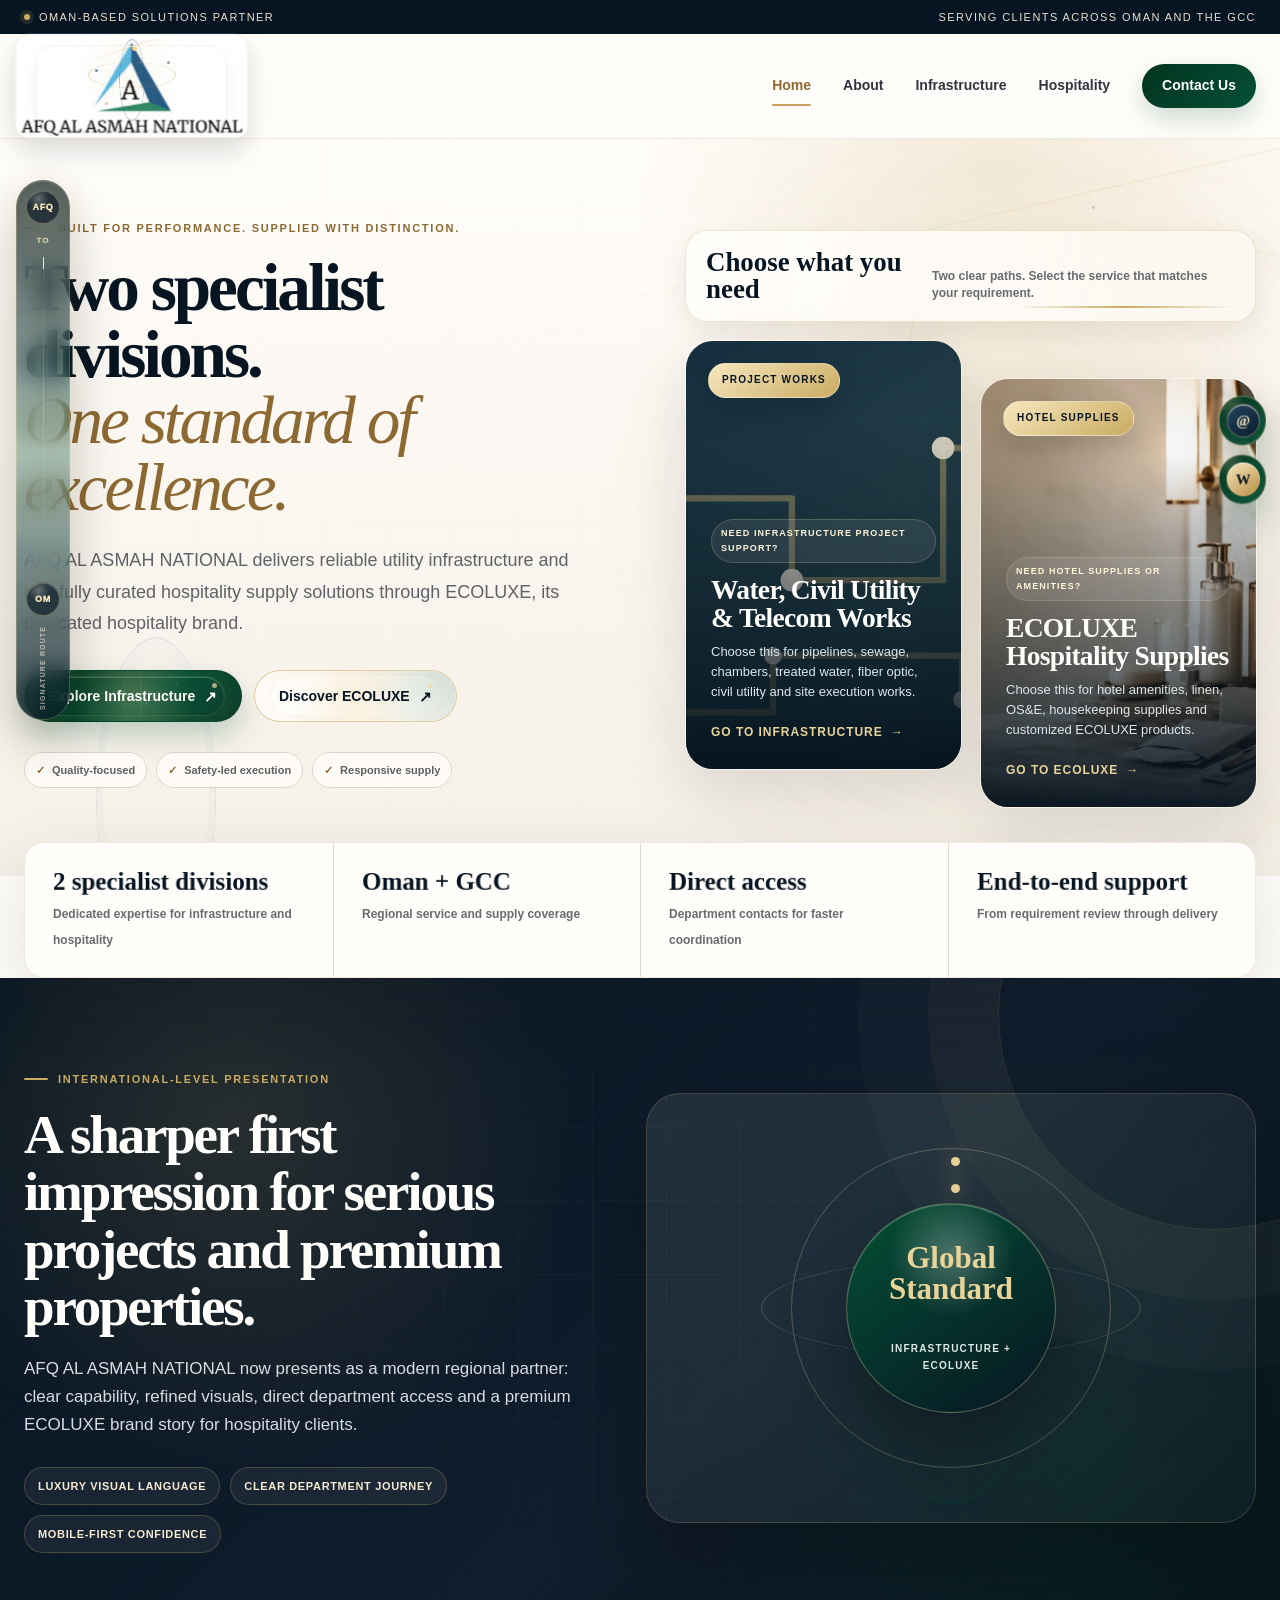
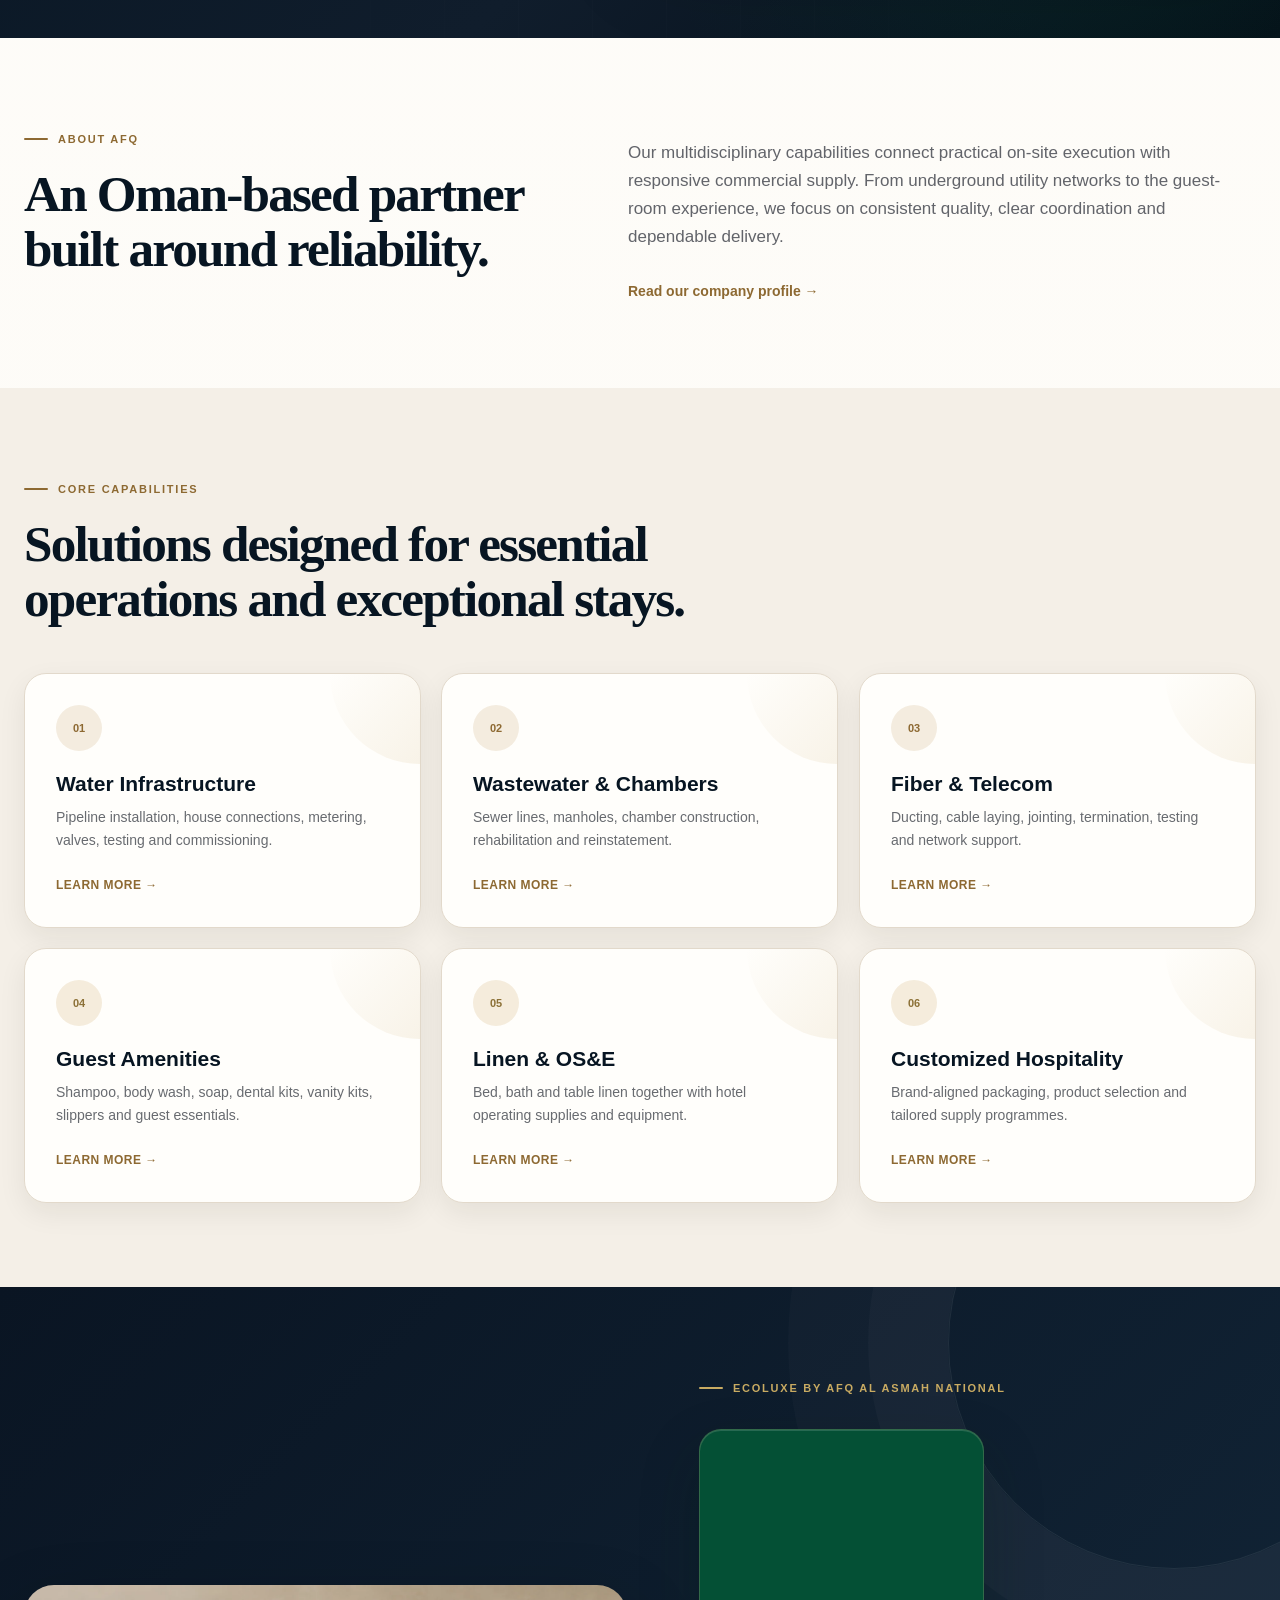
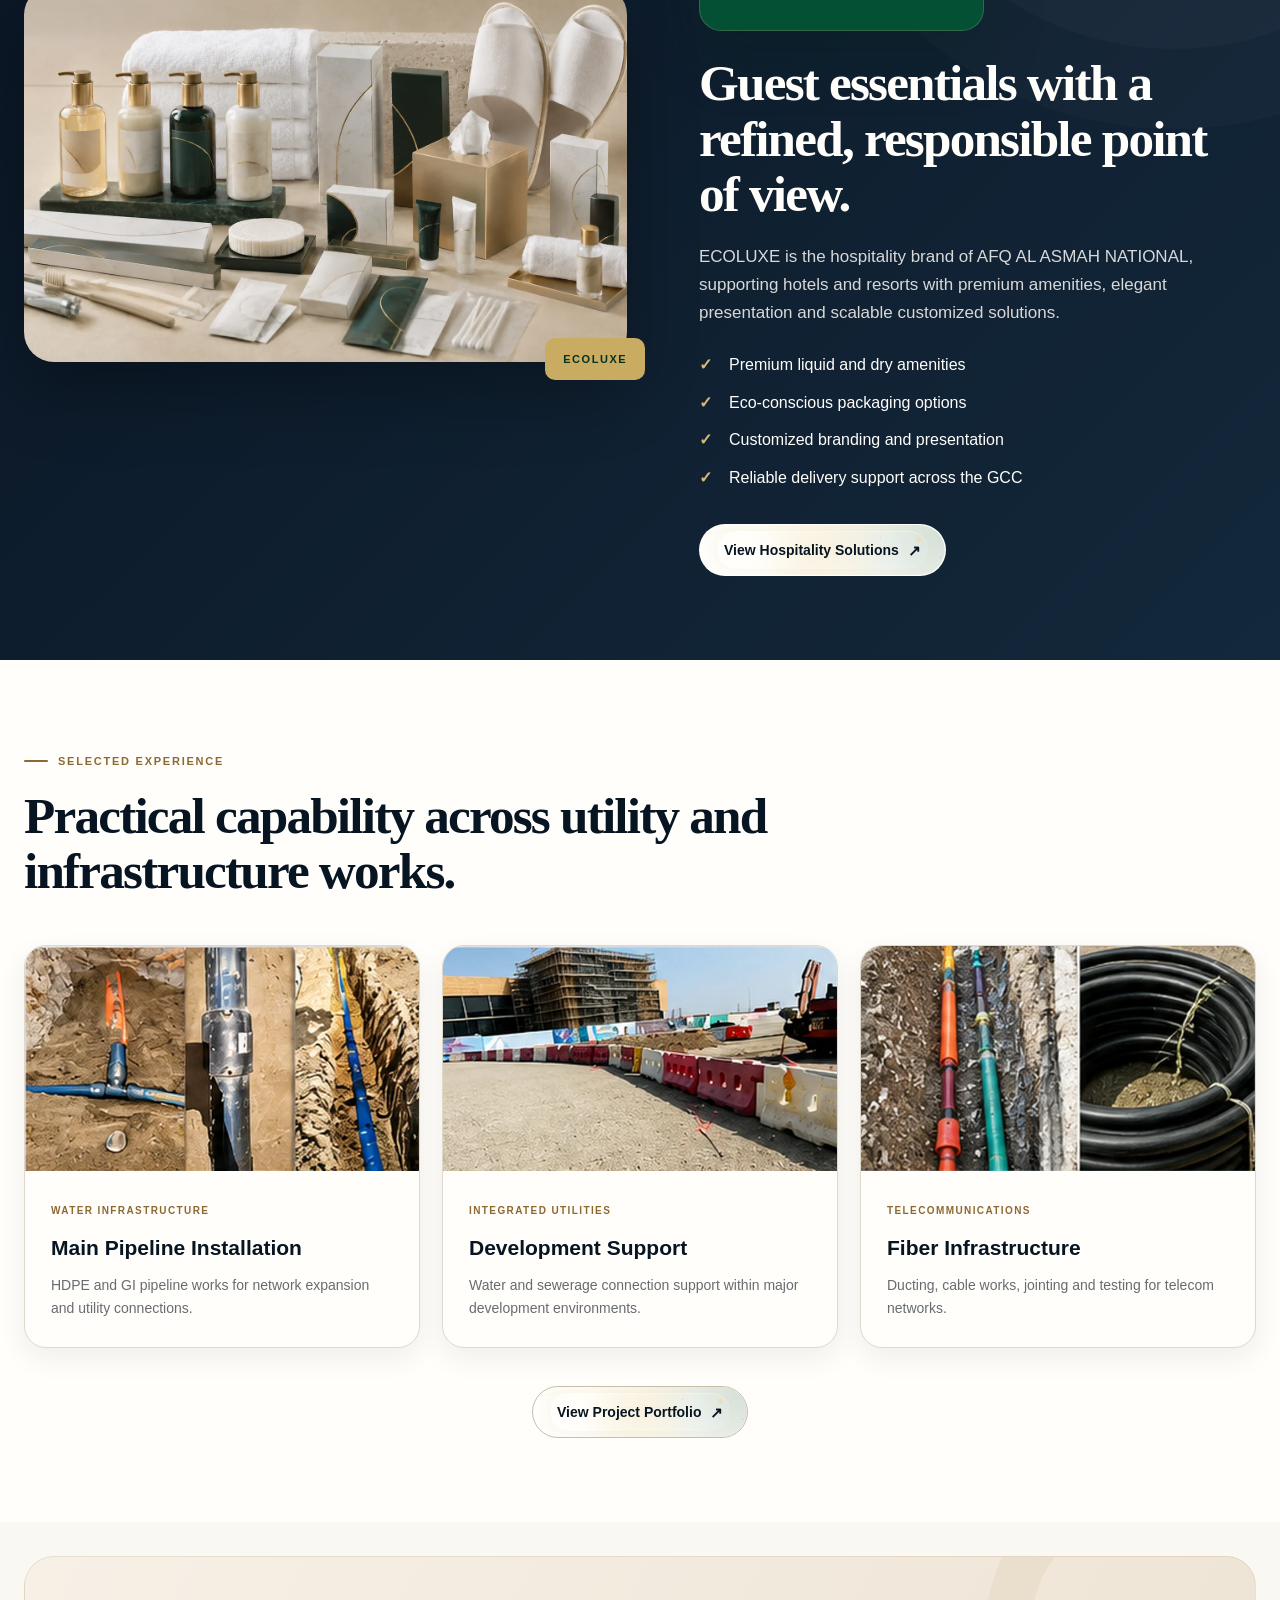
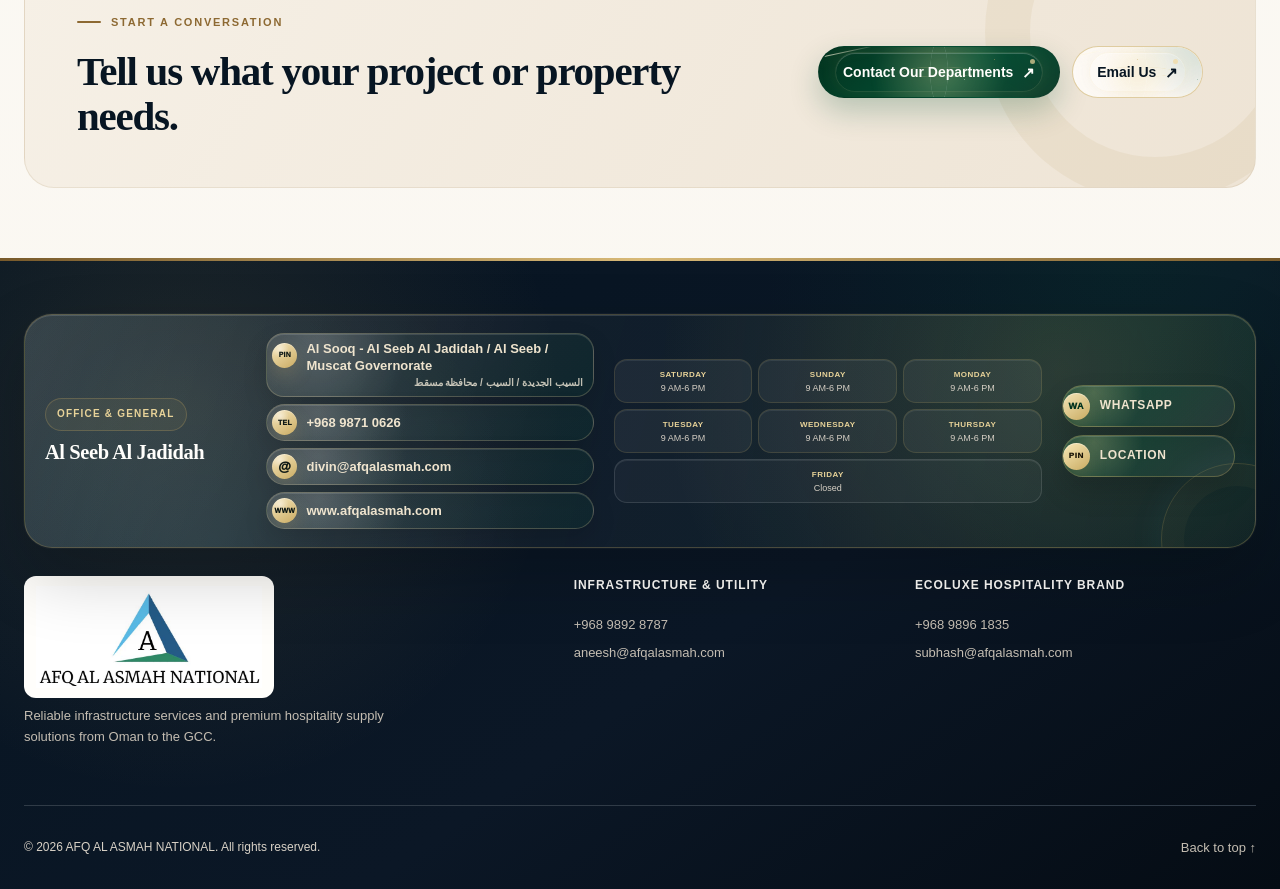
==== commit 804fa9ca: "Updated SEO meta tags index.html" ====
--- a/index.html
+++ b/index.html
@@ -4,7 +4,17 @@
 <link rel="icon" href="assets/images/company-favicon.png" sizes="32x32" type="image/png"><link rel="icon" href="assets/images/company-icon.svg" sizes="any" type="image/svg+xml"><link rel="apple-touch-icon" href="assets/images/company-apple-touch.png"><link rel="manifest" href="site.webmanifest"><link rel="preload" href="assets/images/company-icon-192.png" as="image"><link rel="stylesheet" href="assets/css/styles.css?v=38">
 <meta name="theme-color" content="#0b1726"><link rel="canonical" href="https://www.afqalasmah.com/"><meta property="og:type" content="website"><meta property="og:locale" content="en_OM"><meta property="og:site_name" content="AFQ AL ASMAH NATIONAL"><meta property="og:title" content="Infrastructure & Hospitality Solutions Oman | AFQ Al Asmah National"><meta property="og:description" content="Utility infrastructure contracting and ECOLUXE premium hospitality supplies by AFQ Al Asmah National across Oman and the GCC."><meta property="og:url" content="https://www.afqalasmah.com/"><meta property="og:image" content="https://www.afqalasmah.com/assets/images/company-logo.jpg"><meta property="og:image:alt" content="AFQ Al Asmah National company logo"><meta name="twitter:card" content="summary_large_image"><meta name="twitter:title" content="Infrastructure & Hospitality Solutions Oman | AFQ Al Asmah National"><meta name="twitter:description" content="Utility infrastructure contracting and ECOLUXE premium hospitality supplies by AFQ Al Asmah National across Oman and the GCC."><meta name="twitter:image" content="https://www.afqalasmah.com/assets/images/company-logo.jpg">
 <script type="application/ld+json">{"@context":"https://schema.org","@graph":[{"@type":"Organization","@id":"https://www.afqalasmah.com/#organization","name":"AFQ AL ASMAH NATIONAL","alternateName":"أفق العاصمة الوطنية","url":"https://www.afqalasmah.com/","logo":{"@type":"ImageObject","url":"https://www.afqalasmah.com/assets/images/company-logo.jpg","width":726,"height":328},"image":"https://www.afqalasmah.com/assets/images/company-logo.jpg","email":"divin@afqalasmah.com","telephone":"+96898710626","address":{"@type":"PostalAddress","streetAddress":"Al Sooq - Al Seeb Al Jadidah","addressLocality":"Al Seeb","addressRegion":"Muscat Governorate","addressCountry":"OM"},"hasMap":"https://maps.app.goo.gl/NbKn3wXDEQKGhGbL6?g_st=ic","openingHoursSpecification":{"@type":"OpeningHoursSpecification","dayOfWeek":["Saturday","Sunday","Monday","Tuesday","Wednesday","Thursday"],"opens":"09:00","closes":"18:00"},"contactPoint":[{"@type":"ContactPoint","contactType":"General enquiries","telephone":"+96898710626","email":"divin@afqalasmah.com","availableLanguage":["English","Arabic"]},{"@type":"ContactPoint","contactType":"Infrastructure and utility enquiries","telephone":"+96898928787","email":"aneesh@afqalasmah.com","availableLanguage":["English","Arabic"]},{"@type":"ContactPoint","contactType":"Hospitality supply enquiries","telephone":"+96898961835","email":"subhash@afqalasmah.com","availableLanguage":["English","Arabic"]}],"areaServed":[{"@type":"Country","name":"Oman"},{"@type":"AdministrativeArea","name":"Gulf Cooperation Council"}]},{"@type":"WebSite","@id":"https://www.afqalasmah.com/#website","url":"https://www.afqalasmah.com/","name":"AFQ AL ASMAH NATIONAL","publisher":{"@id":"https://www.afqalasmah.com/#organization"},"inLanguage":"en"},{"@type":"WebPage","@id":"https://www.afqalasmah.com/#webpage","url":"https://www.afqalasmah.com/","name":"Infrastructure & Hospitality Solutions Oman | AFQ Al Asmah National","description":"Utility infrastructure contracting and premium hospitality supplies for clients across Oman and the GCC.","isPartOf":{"@id":"https://www.afqalasmah.com/#website"},"about":{"@id":"https://www.afqalasmah.com/#organization"},"inLanguage":"en"}]}</script>
-</head><body>
+</head><title>AFQ AL ASMAH NATIONAL | Infrastructure & Hospitality Supplies in Oman</title>
+
+<meta name="description" content="AFQ AL ASMAH NATIONAL is an Oman-based company providing infrastructure works, water and sewerage services, hotel amenities, housekeeping supplies, linens, and customized hospitality solutions.">
+
+<meta name="keywords" content="AFQ AL ASMAH NATIONAL, infrastructure company Oman, hospitality supplies Oman, hotel amenities Oman, water works Oman, sewerage works Oman, ECOLUXE hotel supplies">
+
+<meta name="author" content="AFQ AL ASMAH NATIONAL">
+
+<meta name="robots" content="index, follow">
+
+<link rel="canonical" href="https://afqalasmah.com/"><body>
 <div class="site-loader" data-site-loader aria-hidden="true"><div class="loader-panel"><div class="loader-emblem"><span class="loader-ring one"></span><span class="loader-ring two"></span><span class="loader-ring three"></span><img class="loader-mark" src="assets/images/company-icon.svg" alt=""></div><span class="loader-name">AFQ AL ASMAH NATIONAL</span><div class="loader-line"><span></span></div><p class="loader-status">Preparing your experience</p></div></div>
 <a class="skip-link" href="#main-content">Skip to main content</a>
 <header class="site-header" id="top">
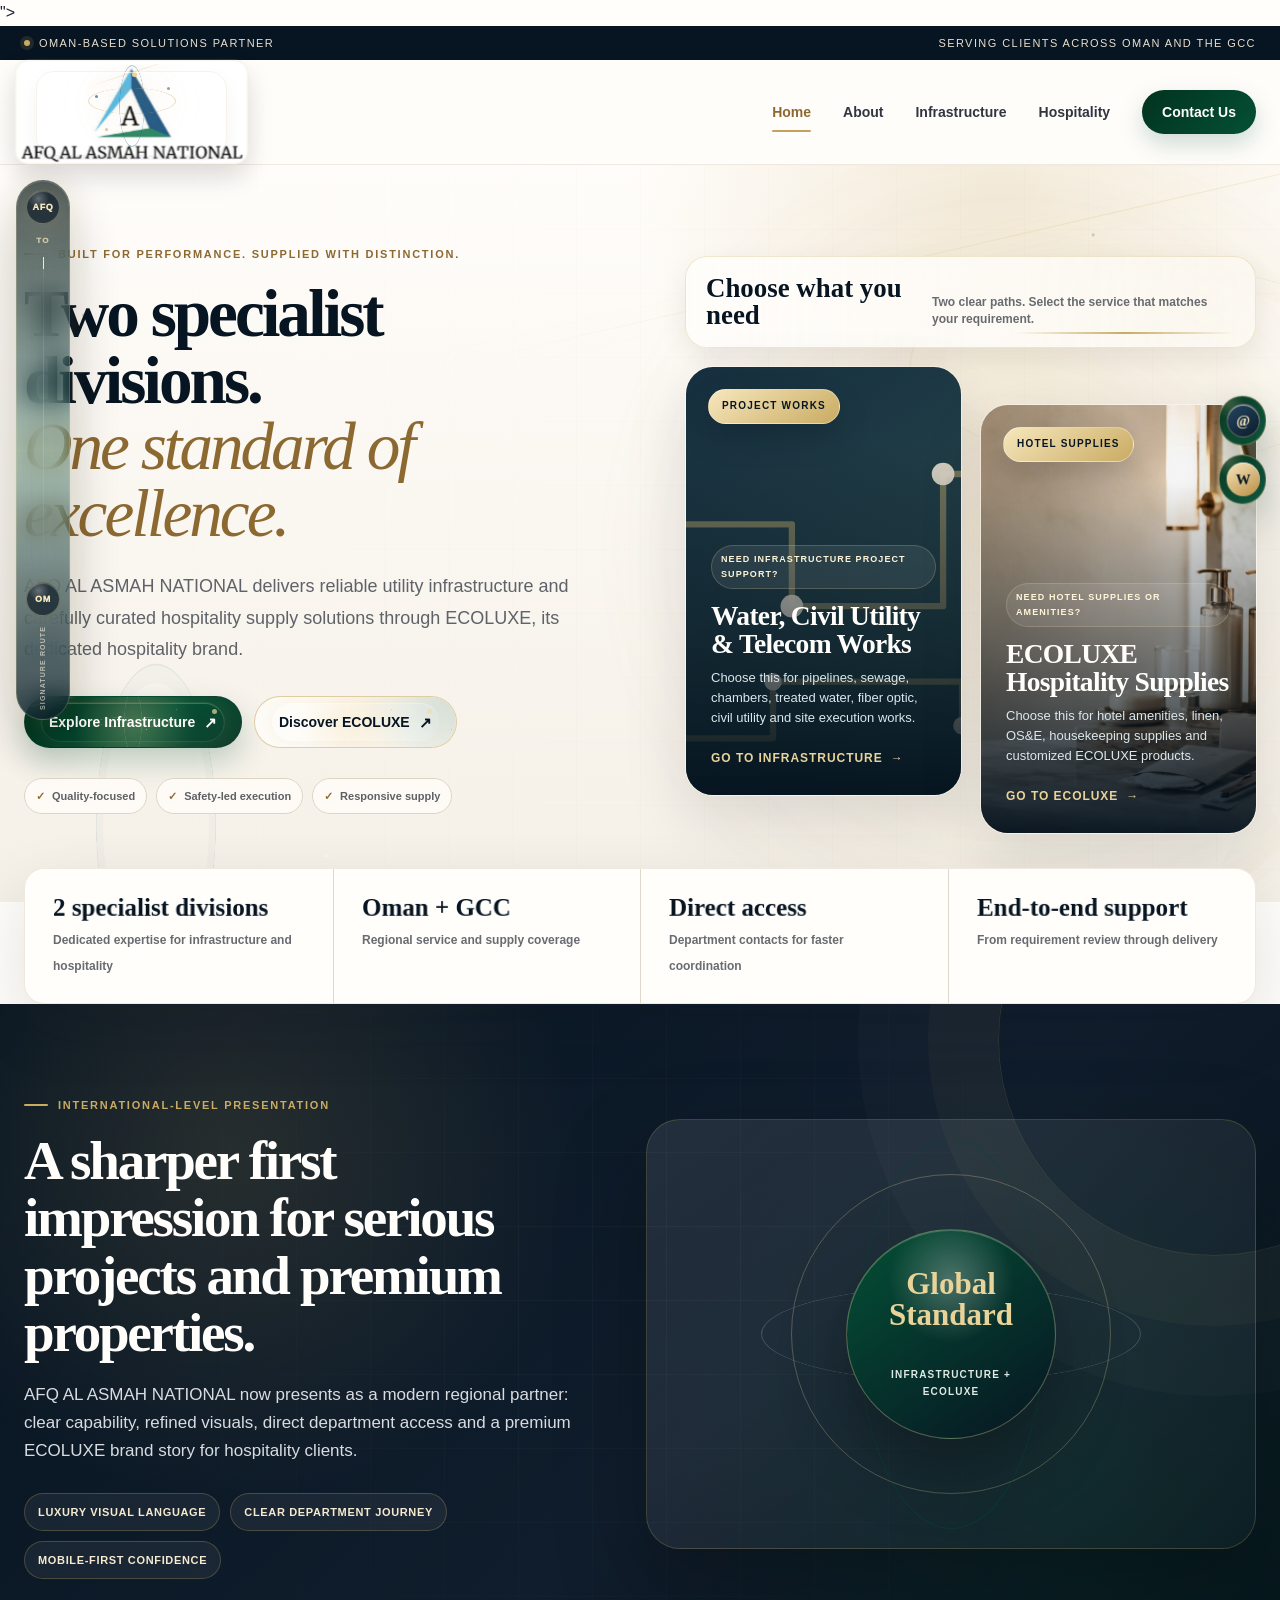
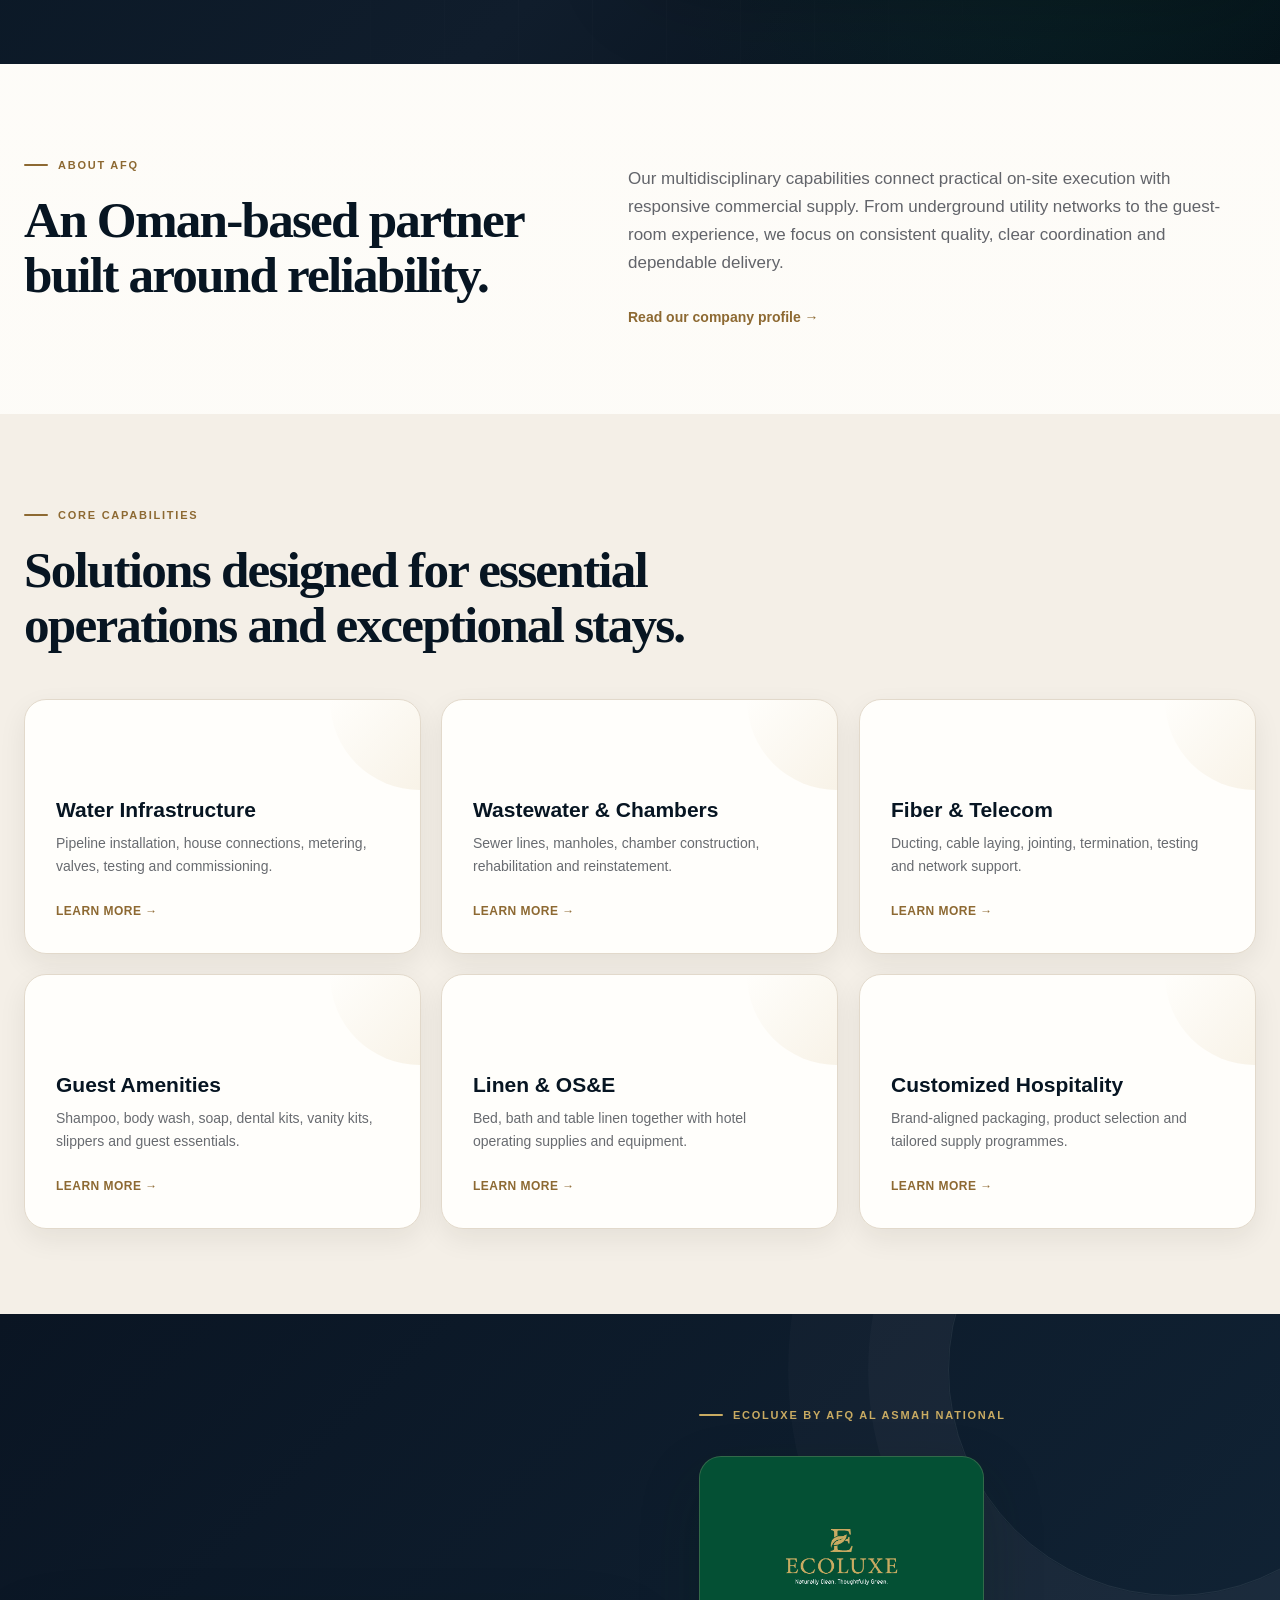
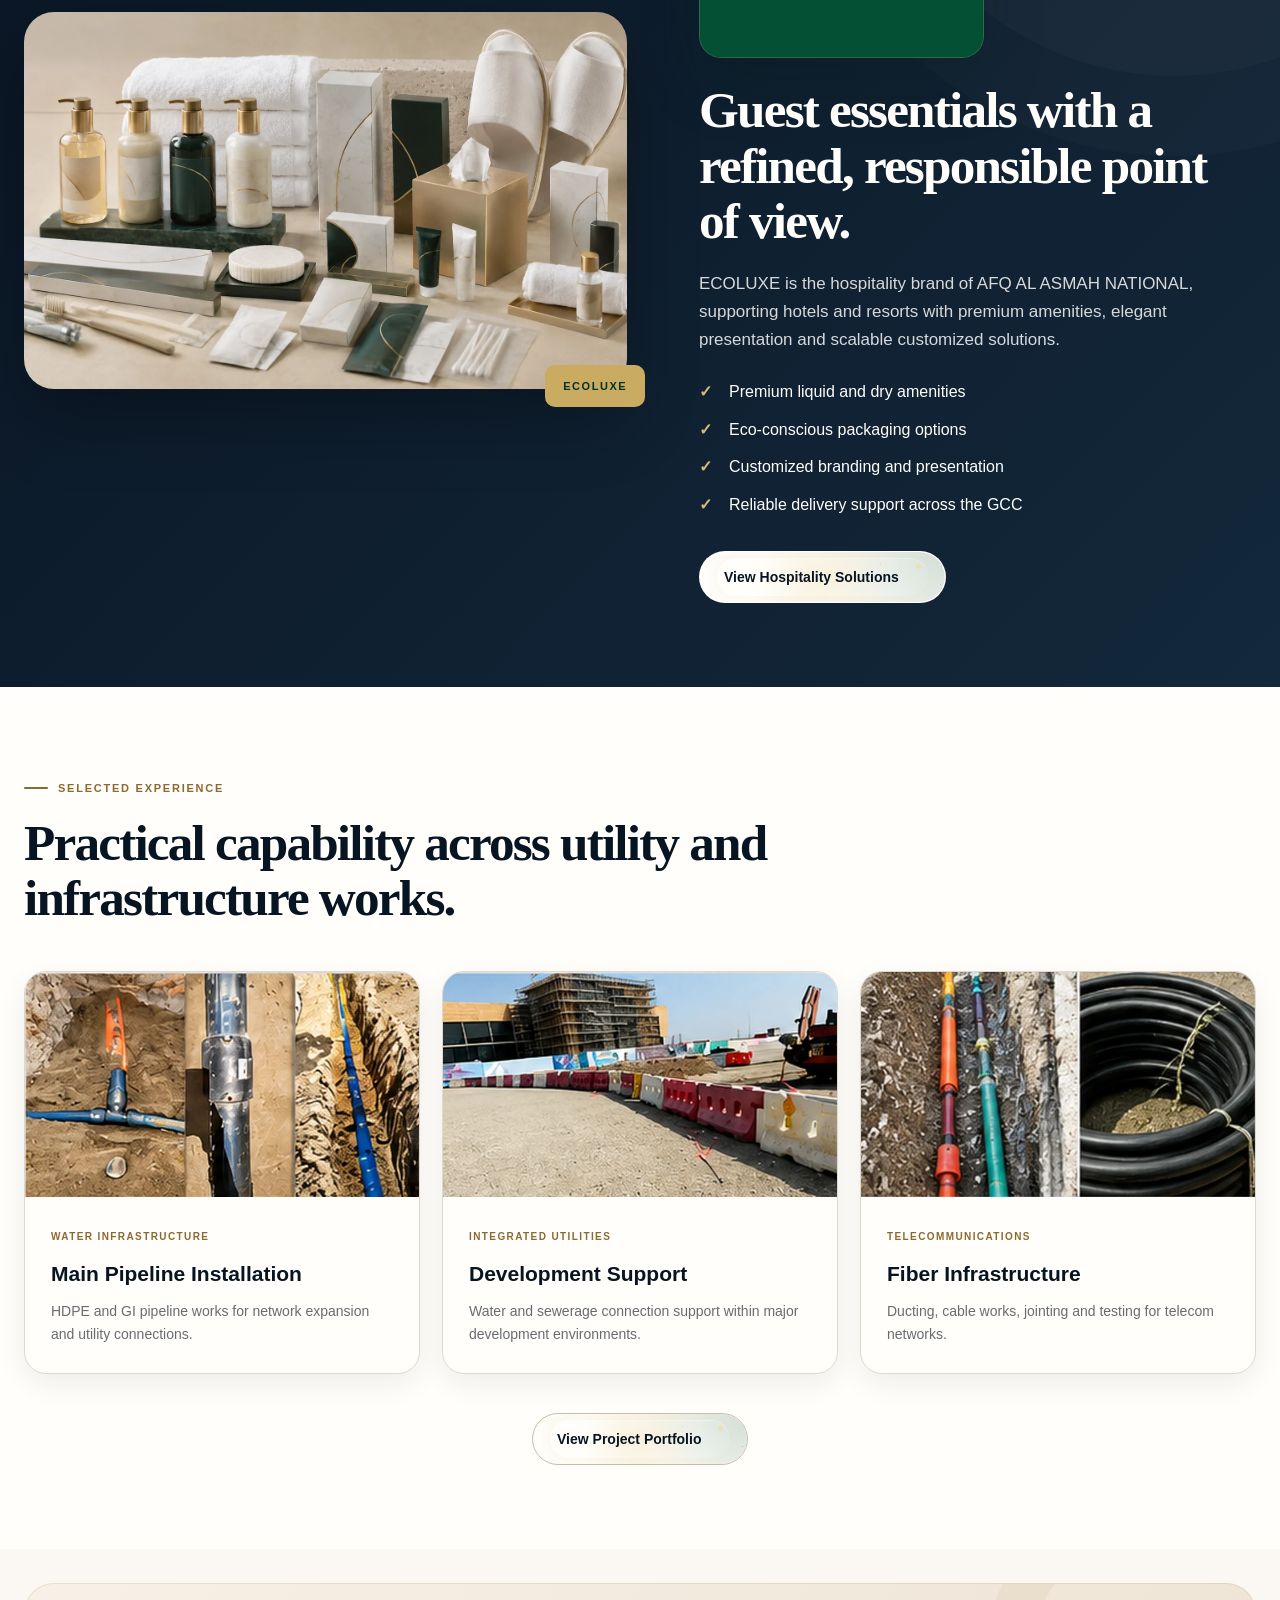
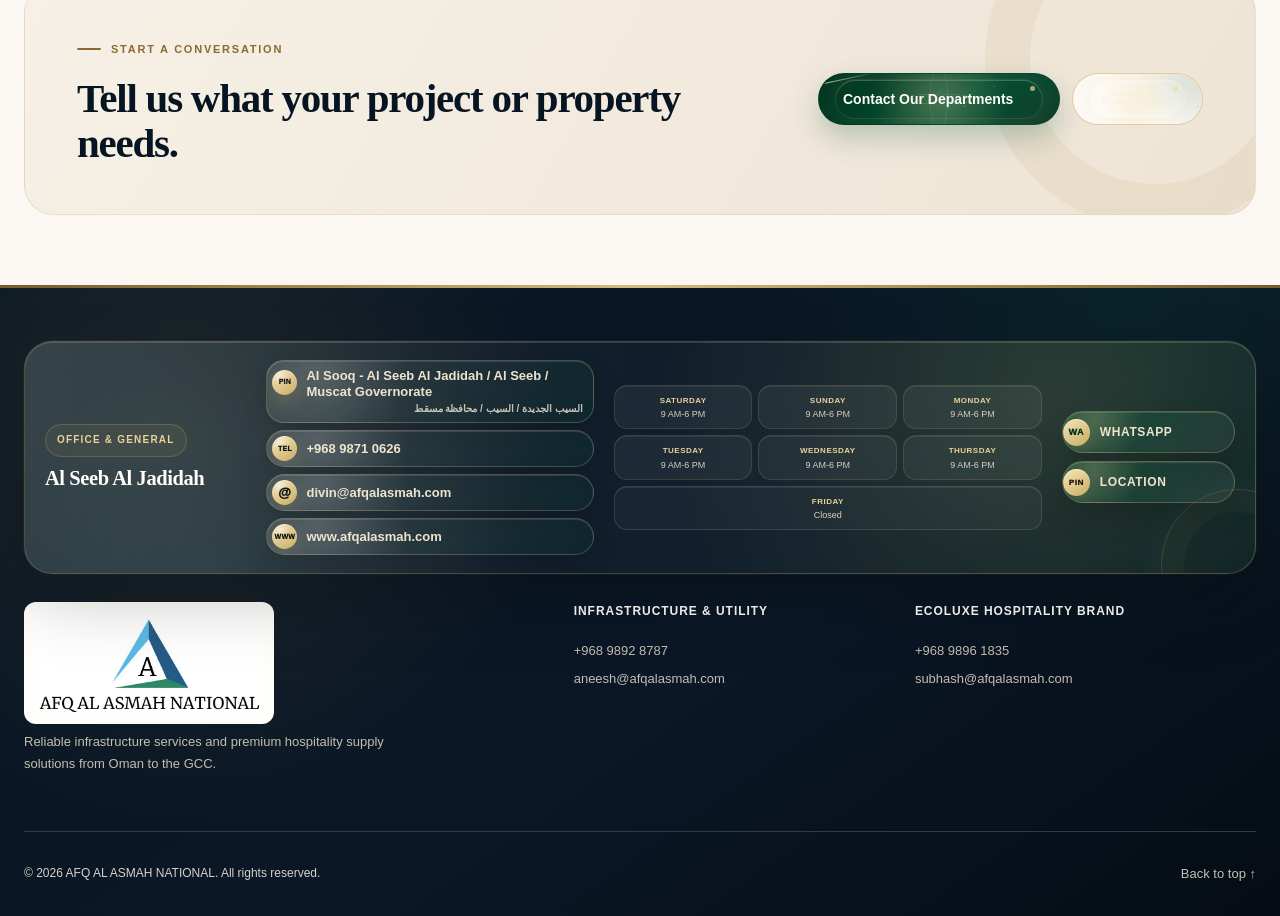
==== commit 21309c24: "Update index.html" ====
--- a/index.html
+++ b/index.html
@@ -1,6 +1,6 @@
 <!doctype html><html lang="en"><head>
 <meta charset="utf-8"><meta name="viewport" content="width=device-width,initial-scale=1"><script>document.documentElement.classList.add('js')</script>
-<title>Infrastructure & Hospitality Solutions Oman | AFQ Al Asmah National</title><meta name="description" content="AFQ Al Asmah National provides water, wastewater, civil utility and telecom works plus ECOLUXE hotel amenities, linen and OS&E across Oman and the GCC."><meta name="robots" content="index,follow,max-image-preview:large"><meta name="geo.region" content="OM-MA"><meta name="geo.placename" content="Al Seeb Al Jadidah, Muscat Governorate, Oman">
+<title>AFQ Al Asmah National | Infrastructure & Hospitality Solutions Oman</title><meta name="description" content="AFQ AL ASMAH NATIONAL is an Oman-based company providing infrastructure works, water and sewerage services, hotel amenities, housekeeping supplies, linens, and customized hospitality solutions.">"><meta name="robots" content="index,follow,max-image-preview:large"><meta name="geo.region" content="OM-MA"><meta name="geo.placename" content="Al Seeb Al Jadidah, Muscat Governorate, Oman">
 <link rel="icon" href="assets/images/company-favicon.png" sizes="32x32" type="image/png"><link rel="icon" href="assets/images/company-icon.svg" sizes="any" type="image/svg+xml"><link rel="apple-touch-icon" href="assets/images/company-apple-touch.png"><link rel="manifest" href="site.webmanifest"><link rel="preload" href="assets/images/company-icon-192.png" as="image"><link rel="stylesheet" href="assets/css/styles.css?v=38">
 <meta name="theme-color" content="#0b1726"><link rel="canonical" href="https://www.afqalasmah.com/"><meta property="og:type" content="website"><meta property="og:locale" content="en_OM"><meta property="og:site_name" content="AFQ AL ASMAH NATIONAL"><meta property="og:title" content="Infrastructure & Hospitality Solutions Oman | AFQ Al Asmah National"><meta property="og:description" content="Utility infrastructure contracting and ECOLUXE premium hospitality supplies by AFQ Al Asmah National across Oman and the GCC."><meta property="og:url" content="https://www.afqalasmah.com/"><meta property="og:image" content="https://www.afqalasmah.com/assets/images/company-logo.jpg"><meta property="og:image:alt" content="AFQ Al Asmah National company logo"><meta name="twitter:card" content="summary_large_image"><meta name="twitter:title" content="Infrastructure & Hospitality Solutions Oman | AFQ Al Asmah National"><meta name="twitter:description" content="Utility infrastructure contracting and ECOLUXE premium hospitality supplies by AFQ Al Asmah National across Oman and the GCC."><meta name="twitter:image" content="https://www.afqalasmah.com/assets/images/company-logo.jpg">
 <script type="application/ld+json">{"@context":"https://schema.org","@graph":[{"@type":"Organization","@id":"https://www.afqalasmah.com/#organization","name":"AFQ AL ASMAH NATIONAL","alternateName":"أفق العاصمة الوطنية","url":"https://www.afqalasmah.com/","logo":{"@type":"ImageObject","url":"https://www.afqalasmah.com/assets/images/company-logo.jpg","width":726,"height":328},"image":"https://www.afqalasmah.com/assets/images/company-logo.jpg","email":"divin@afqalasmah.com","telephone":"+96898710626","address":{"@type":"PostalAddress","streetAddress":"Al Sooq - Al Seeb Al Jadidah","addressLocality":"Al Seeb","addressRegion":"Muscat Governorate","addressCountry":"OM"},"hasMap":"https://maps.app.goo.gl/NbKn3wXDEQKGhGbL6?g_st=ic","openingHoursSpecification":{"@type":"OpeningHoursSpecification","dayOfWeek":["Saturday","Sunday","Monday","Tuesday","Wednesday","Thursday"],"opens":"09:00","closes":"18:00"},"contactPoint":[{"@type":"ContactPoint","contactType":"General enquiries","telephone":"+96898710626","email":"divin@afqalasmah.com","availableLanguage":["English","Arabic"]},{"@type":"ContactPoint","contactType":"Infrastructure and utility enquiries","telephone":"+96898928787","email":"aneesh@afqalasmah.com","availableLanguage":["English","Arabic"]},{"@type":"ContactPoint","contactType":"Hospitality supply enquiries","telephone":"+96898961835","email":"subhash@afqalasmah.com","availableLanguage":["English","Arabic"]}],"areaServed":[{"@type":"Country","name":"Oman"},{"@type":"AdministrativeArea","name":"Gulf Cooperation Council"}]},{"@type":"WebSite","@id":"https://www.afqalasmah.com/#website","url":"https://www.afqalasmah.com/","name":"AFQ AL ASMAH NATIONAL","publisher":{"@id":"https://www.afqalasmah.com/#organization"},"inLanguage":"en"},{"@type":"WebPage","@id":"https://www.afqalasmah.com/#webpage","url":"https://www.afqalasmah.com/","name":"Infrastructure & Hospitality Solutions Oman | AFQ Al Asmah National","description":"Utility infrastructure contracting and premium hospitality supplies for clients across Oman and the GCC.","isPartOf":{"@id":"https://www.afqalasmah.com/#website"},"about":{"@id":"https://www.afqalasmah.com/#organization"},"inLanguage":"en"}]}</script>
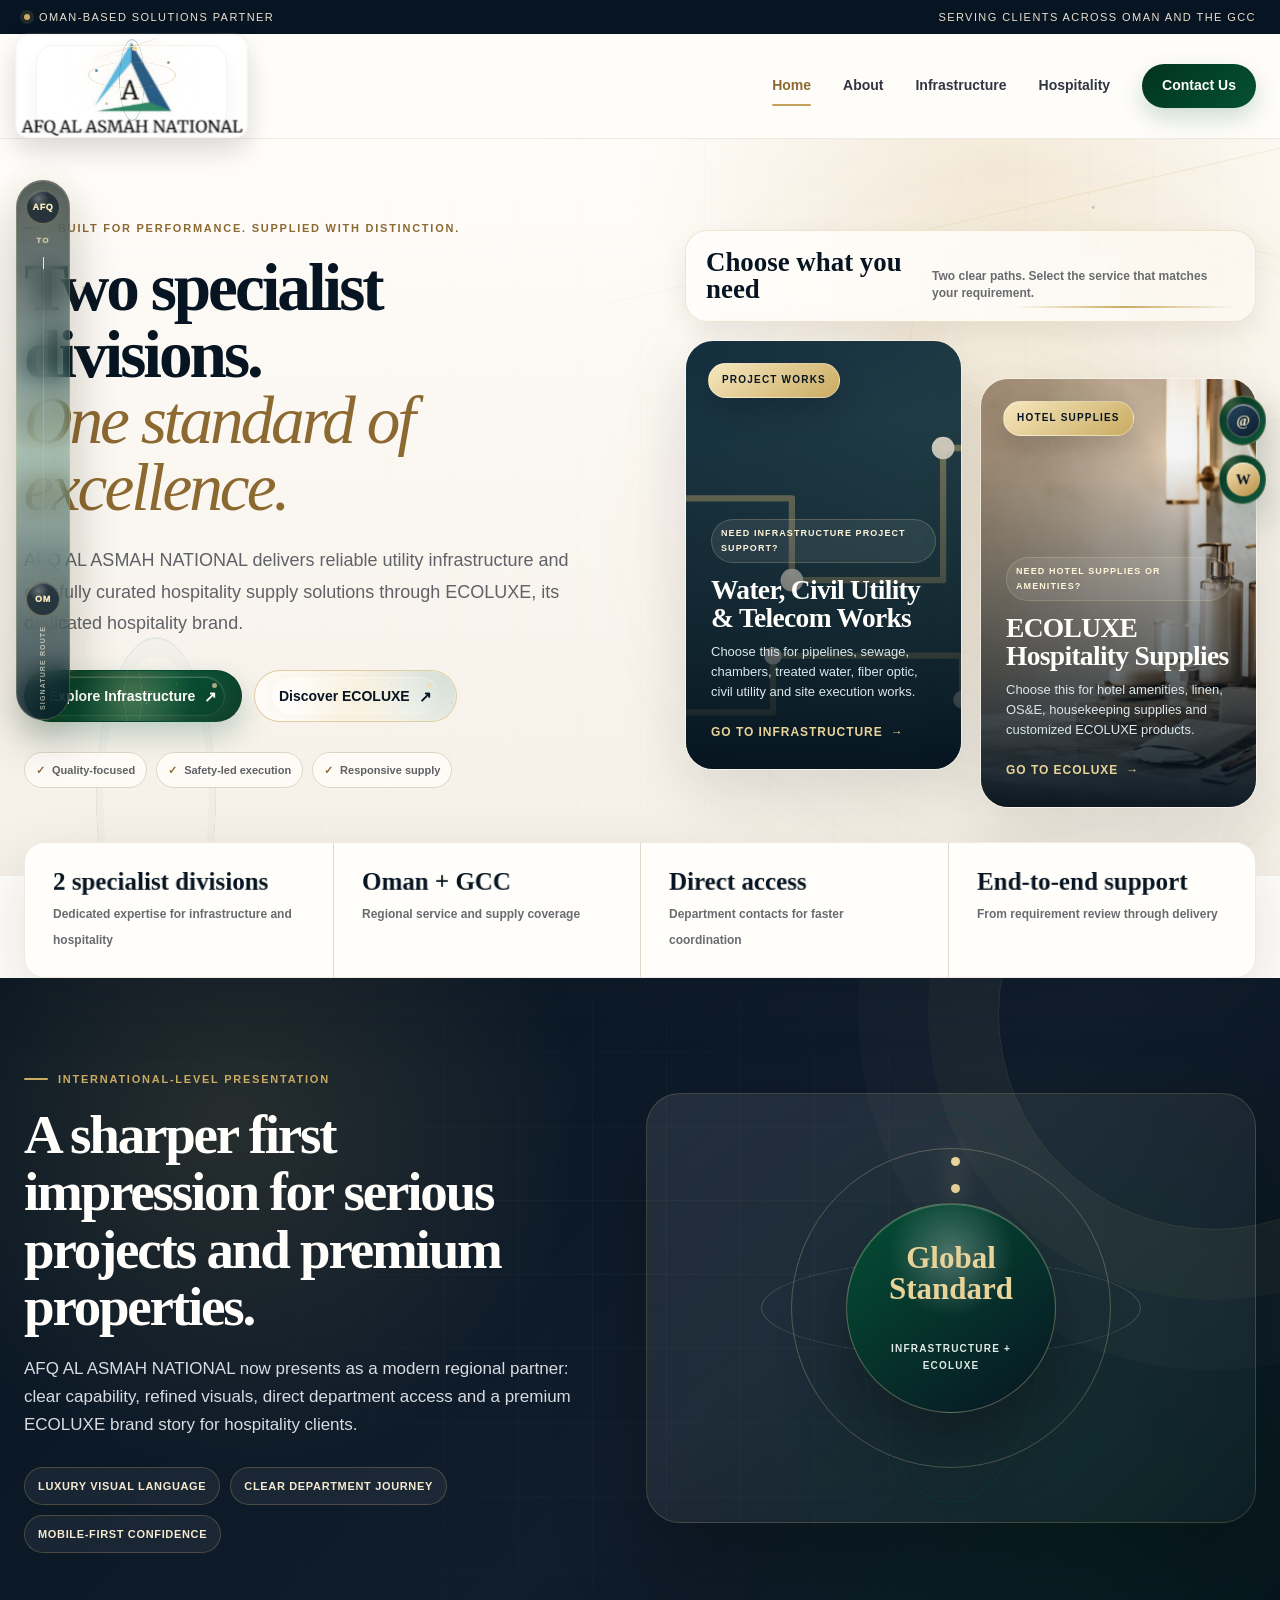
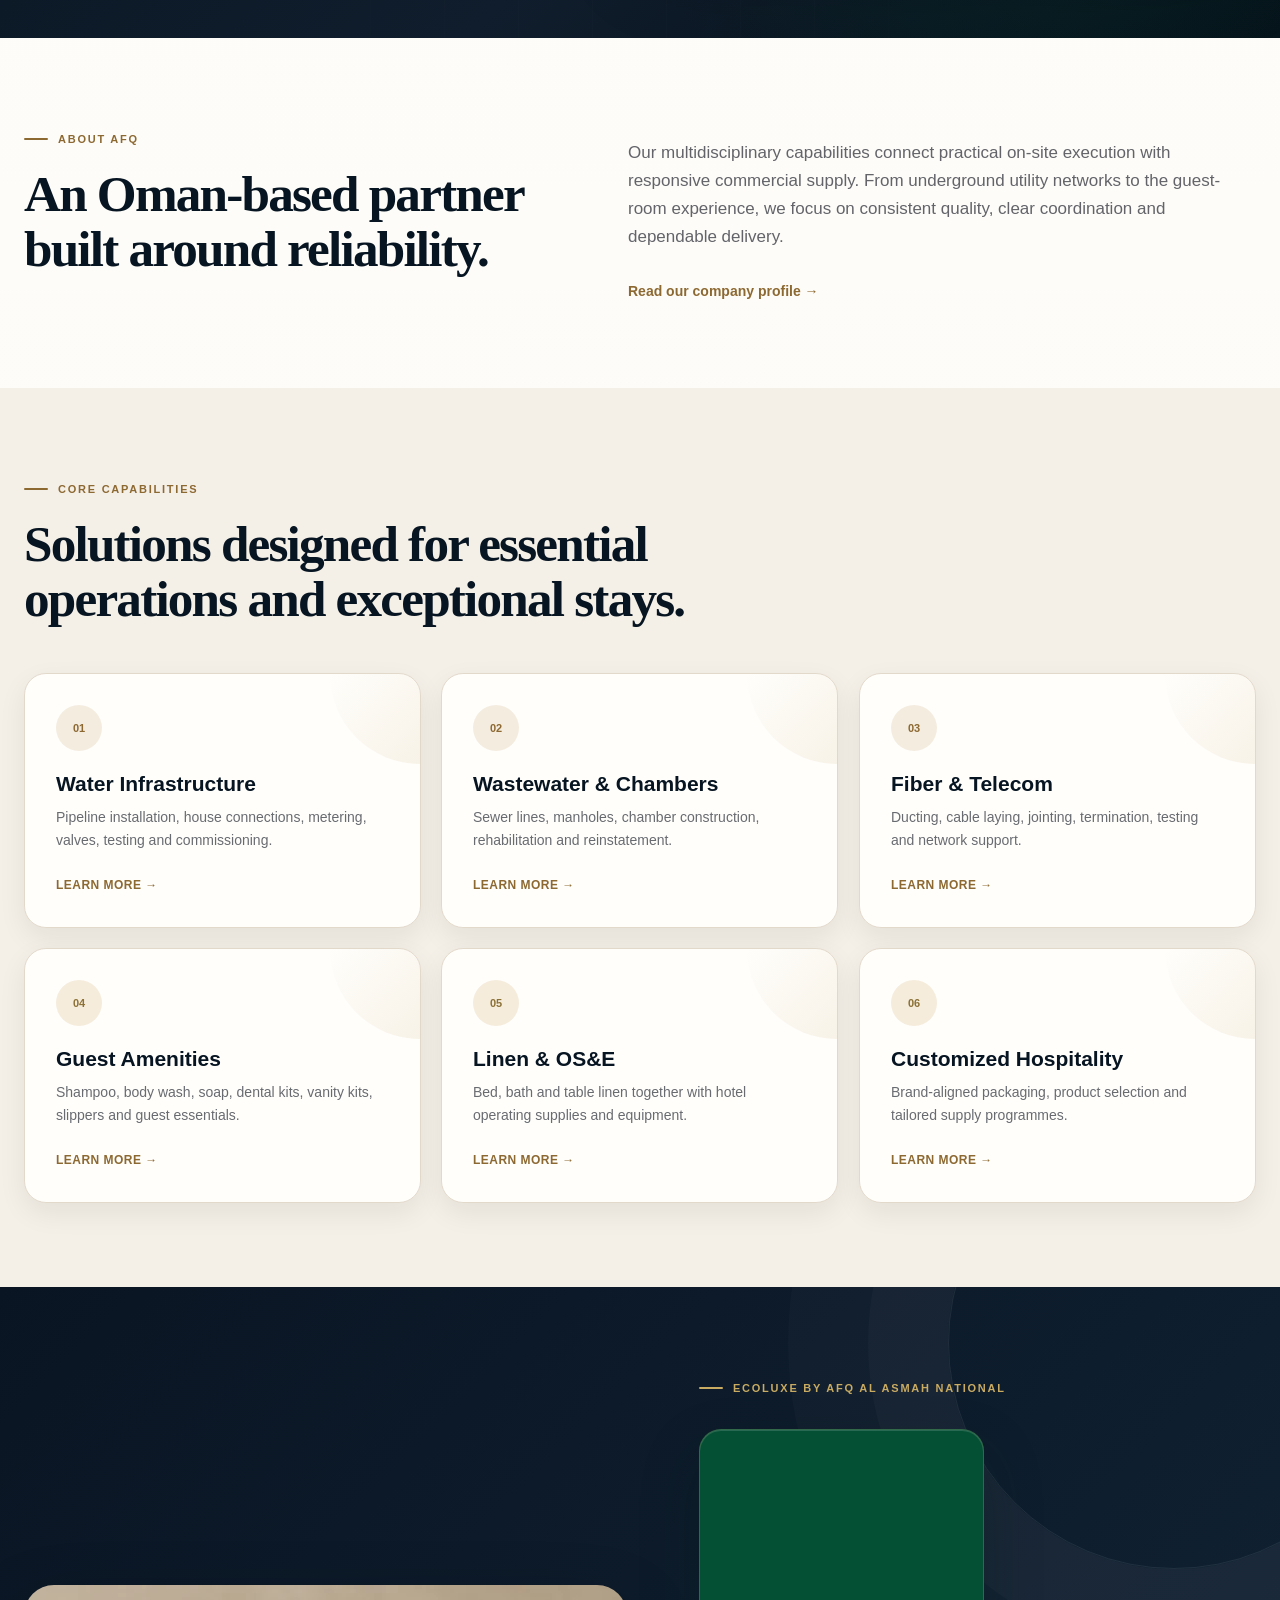
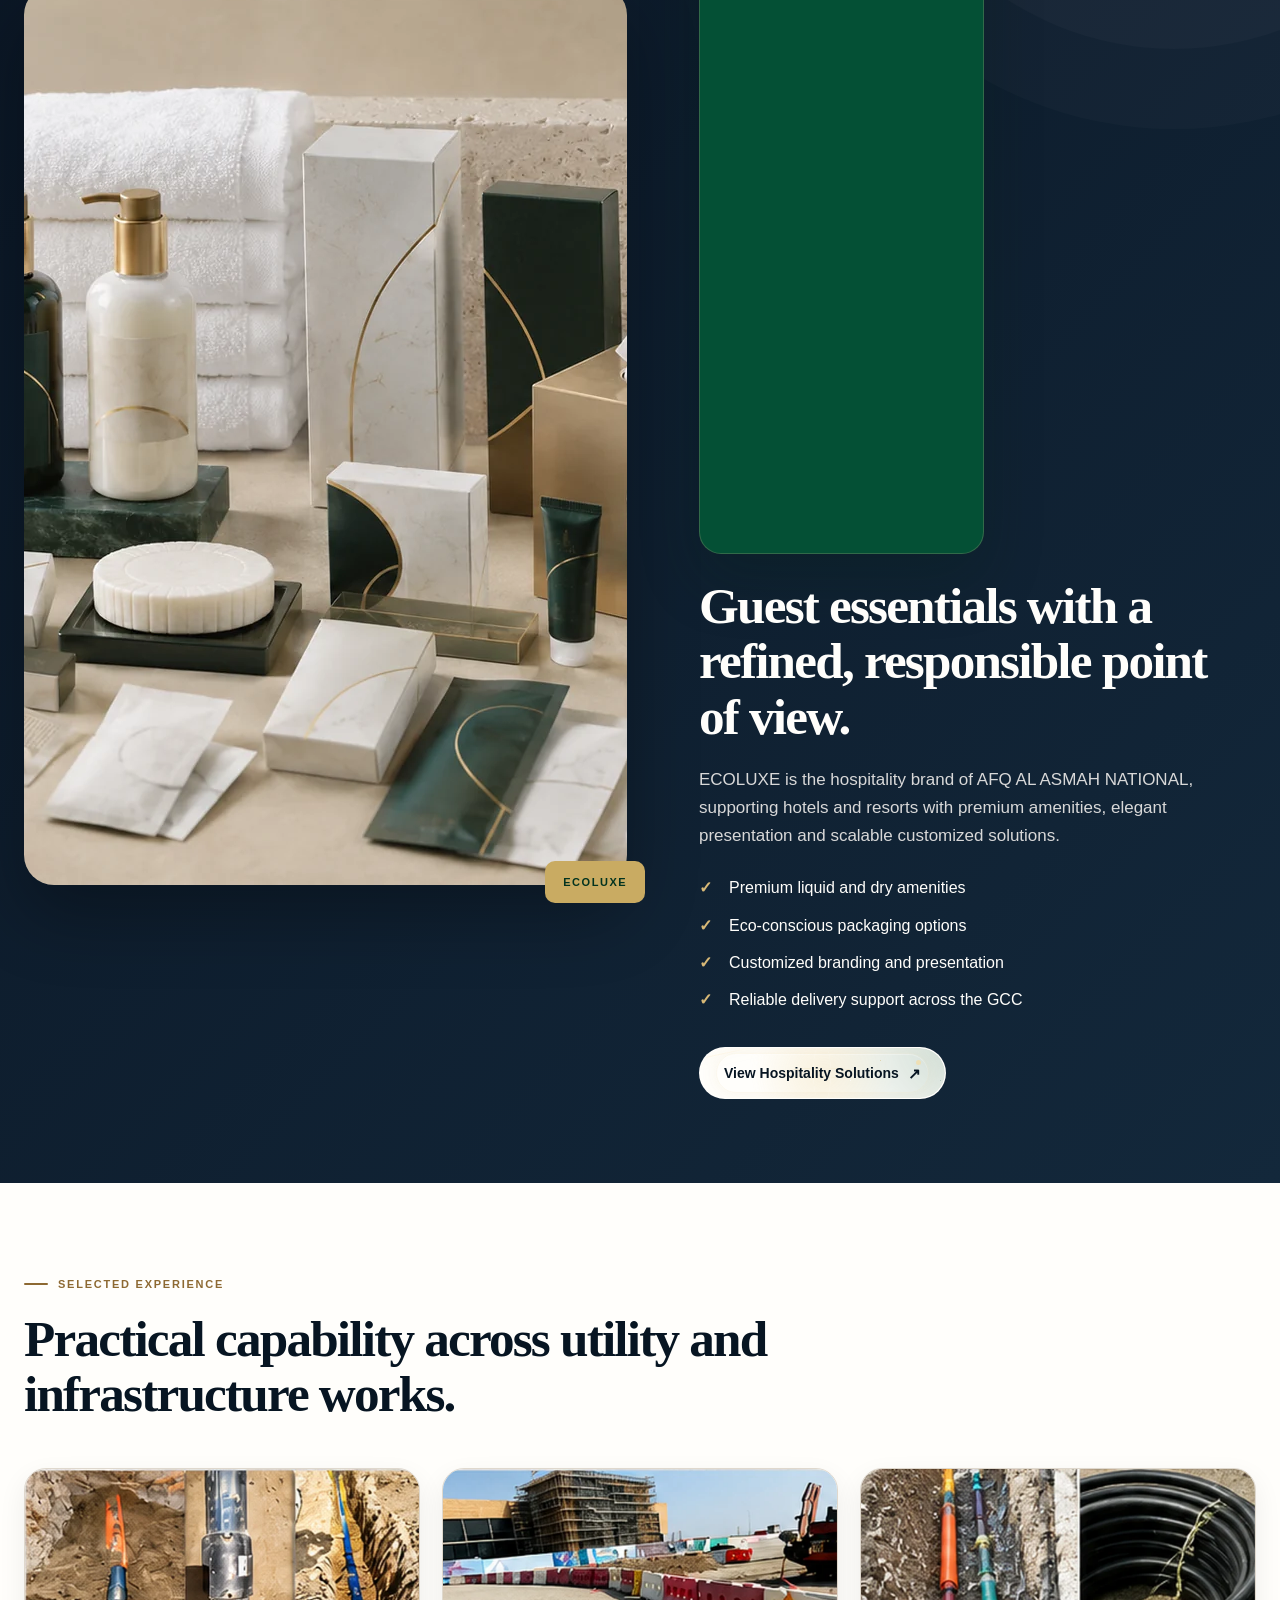
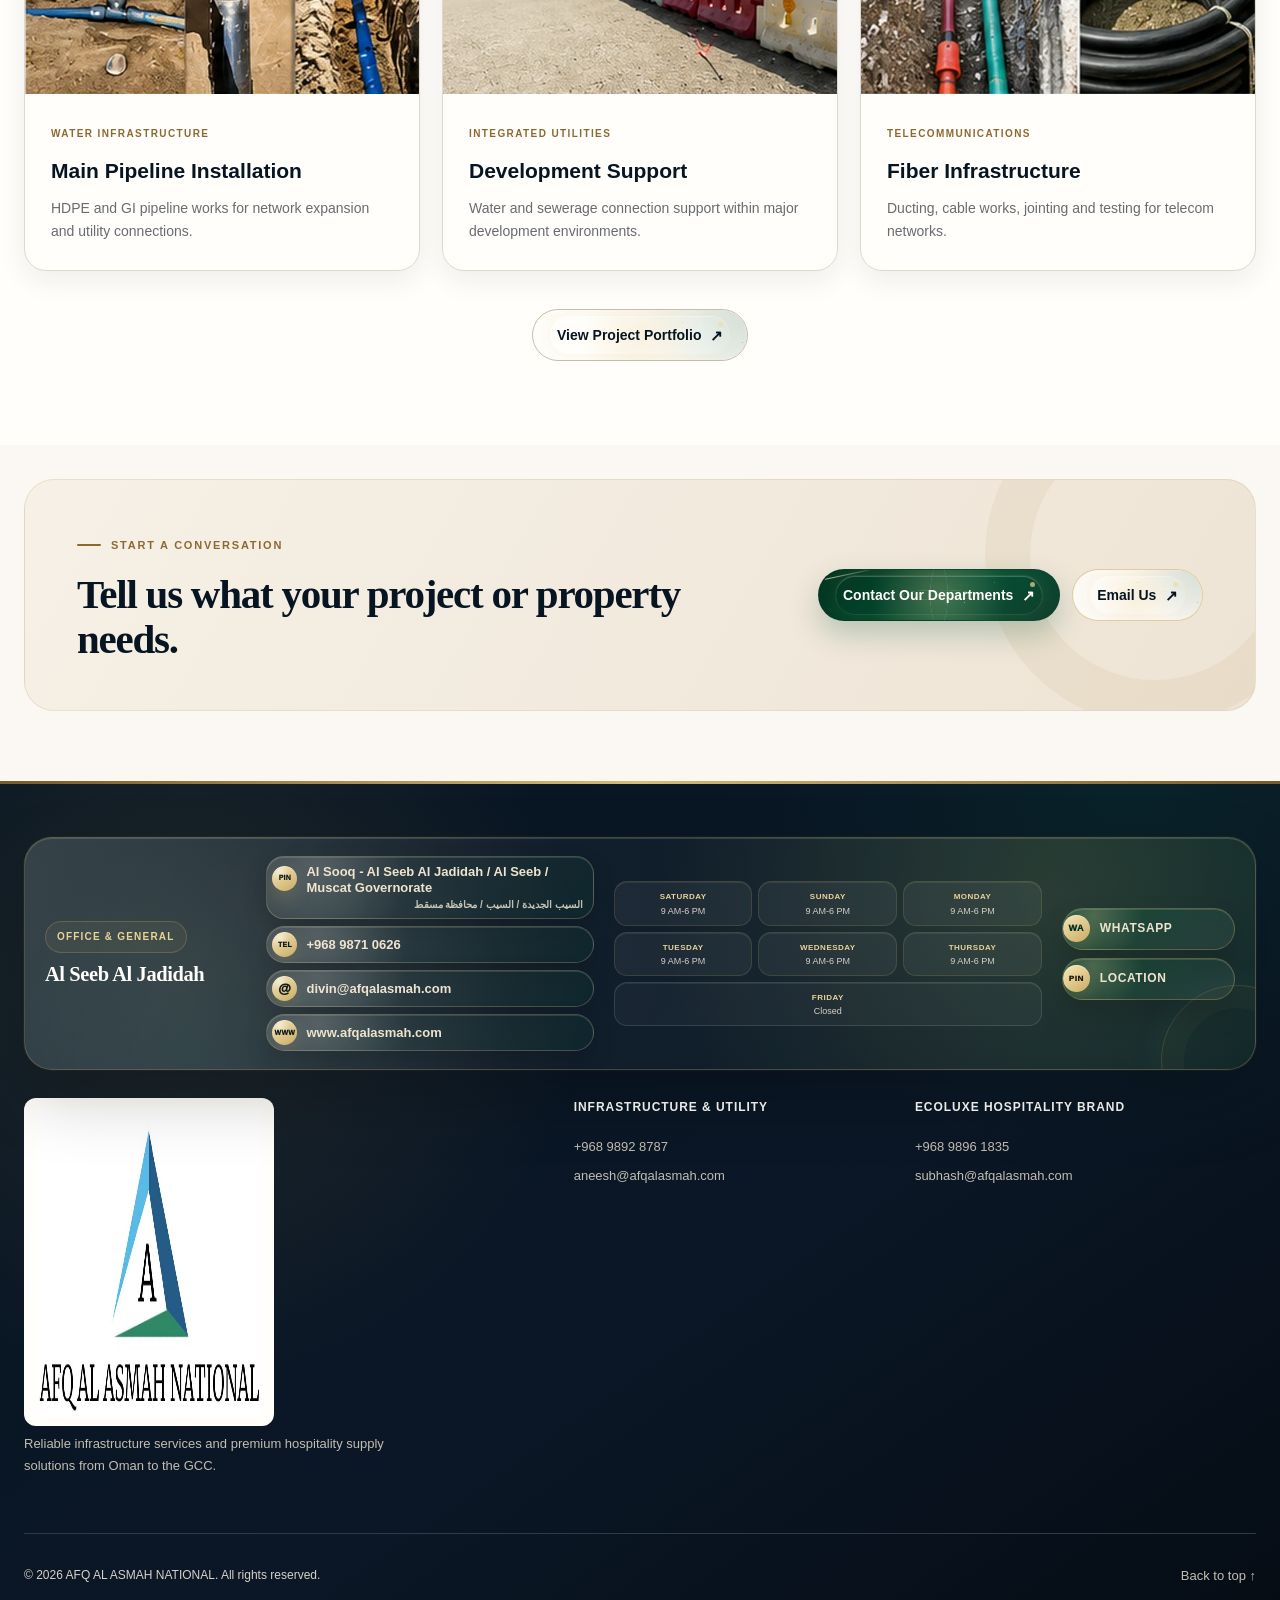
==== commit 9797a055: "Add files via upload" ====
--- a/index.html
+++ b/index.html
@@ -1,26 +1,16 @@
 <!doctype html><html lang="en"><head>
 <meta charset="utf-8"><meta name="viewport" content="width=device-width,initial-scale=1"><script>document.documentElement.classList.add('js')</script>
-<title>AFQ Al Asmah National | Infrastructure & Hospitality Solutions Oman</title><meta name="description" content="AFQ AL ASMAH NATIONAL is an Oman-based company providing infrastructure works, water and sewerage services, hotel amenities, housekeeping supplies, linens, and customized hospitality solutions.">"><meta name="robots" content="index,follow,max-image-preview:large"><meta name="geo.region" content="OM-MA"><meta name="geo.placename" content="Al Seeb Al Jadidah, Muscat Governorate, Oman">
-<link rel="icon" href="assets/images/company-favicon.png" sizes="32x32" type="image/png"><link rel="icon" href="assets/images/company-icon.svg" sizes="any" type="image/svg+xml"><link rel="apple-touch-icon" href="assets/images/company-apple-touch.png"><link rel="manifest" href="site.webmanifest"><link rel="preload" href="assets/images/company-icon-192.png" as="image"><link rel="stylesheet" href="assets/css/styles.css?v=38">
-<meta name="theme-color" content="#0b1726"><link rel="canonical" href="https://www.afqalasmah.com/"><meta property="og:type" content="website"><meta property="og:locale" content="en_OM"><meta property="og:site_name" content="AFQ AL ASMAH NATIONAL"><meta property="og:title" content="Infrastructure & Hospitality Solutions Oman | AFQ Al Asmah National"><meta property="og:description" content="Utility infrastructure contracting and ECOLUXE premium hospitality supplies by AFQ Al Asmah National across Oman and the GCC."><meta property="og:url" content="https://www.afqalasmah.com/"><meta property="og:image" content="https://www.afqalasmah.com/assets/images/company-logo.jpg"><meta property="og:image:alt" content="AFQ Al Asmah National company logo"><meta name="twitter:card" content="summary_large_image"><meta name="twitter:title" content="Infrastructure & Hospitality Solutions Oman | AFQ Al Asmah National"><meta name="twitter:description" content="Utility infrastructure contracting and ECOLUXE premium hospitality supplies by AFQ Al Asmah National across Oman and the GCC."><meta name="twitter:image" content="https://www.afqalasmah.com/assets/images/company-logo.jpg">
-<script type="application/ld+json">{"@context":"https://schema.org","@graph":[{"@type":"Organization","@id":"https://www.afqalasmah.com/#organization","name":"AFQ AL ASMAH NATIONAL","alternateName":"أفق العاصمة الوطنية","url":"https://www.afqalasmah.com/","logo":{"@type":"ImageObject","url":"https://www.afqalasmah.com/assets/images/company-logo.jpg","width":726,"height":328},"image":"https://www.afqalasmah.com/assets/images/company-logo.jpg","email":"divin@afqalasmah.com","telephone":"+96898710626","address":{"@type":"PostalAddress","streetAddress":"Al Sooq - Al Seeb Al Jadidah","addressLocality":"Al Seeb","addressRegion":"Muscat Governorate","addressCountry":"OM"},"hasMap":"https://maps.app.goo.gl/NbKn3wXDEQKGhGbL6?g_st=ic","openingHoursSpecification":{"@type":"OpeningHoursSpecification","dayOfWeek":["Saturday","Sunday","Monday","Tuesday","Wednesday","Thursday"],"opens":"09:00","closes":"18:00"},"contactPoint":[{"@type":"ContactPoint","contactType":"General enquiries","telephone":"+96898710626","email":"divin@afqalasmah.com","availableLanguage":["English","Arabic"]},{"@type":"ContactPoint","contactType":"Infrastructure and utility enquiries","telephone":"+96898928787","email":"aneesh@afqalasmah.com","availableLanguage":["English","Arabic"]},{"@type":"ContactPoint","contactType":"Hospitality supply enquiries","telephone":"+96898961835","email":"subhash@afqalasmah.com","availableLanguage":["English","Arabic"]}],"areaServed":[{"@type":"Country","name":"Oman"},{"@type":"AdministrativeArea","name":"Gulf Cooperation Council"}]},{"@type":"WebSite","@id":"https://www.afqalasmah.com/#website","url":"https://www.afqalasmah.com/","name":"AFQ AL ASMAH NATIONAL","publisher":{"@id":"https://www.afqalasmah.com/#organization"},"inLanguage":"en"},{"@type":"WebPage","@id":"https://www.afqalasmah.com/#webpage","url":"https://www.afqalasmah.com/","name":"Infrastructure & Hospitality Solutions Oman | AFQ Al Asmah National","description":"Utility infrastructure contracting and premium hospitality supplies for clients across Oman and the GCC.","isPartOf":{"@id":"https://www.afqalasmah.com/#website"},"about":{"@id":"https://www.afqalasmah.com/#organization"},"inLanguage":"en"}]}</script>
-</head><title>AFQ AL ASMAH NATIONAL | Infrastructure & Hospitality Supplies in Oman</title>
-
-<meta name="description" content="AFQ AL ASMAH NATIONAL is an Oman-based company providing infrastructure works, water and sewerage services, hotel amenities, housekeeping supplies, linens, and customized hospitality solutions.">
-
-<meta name="keywords" content="AFQ AL ASMAH NATIONAL, infrastructure company Oman, hospitality supplies Oman, hotel amenities Oman, water works Oman, sewerage works Oman, ECOLUXE hotel supplies">
-
-<meta name="author" content="AFQ AL ASMAH NATIONAL">
-
-<meta name="robots" content="index, follow">
-
-<link rel="canonical" href="https://afqalasmah.com/"><body>
+<title>Infrastructure & Hospitality Solutions Oman | AFQ AL ASMAH NATIONAL</title><meta name="description" content="AFQ AL ASMAH NATIONAL provides water, wastewater, civil utility and telecom works plus ECOLUXE hotel amenities, linen and OS&E across Oman and the GCC."><meta name="robots" content="index,follow,max-image-preview:large"><meta name="geo.region" content="OM-MA"><meta name="geo.placename" content="Al Seeb Al Jadidah, Muscat Governorate, Oman">
+<link rel="icon" href="assets/images/company-favicon.png" sizes="32x32" type="image/png"><link rel="icon" href="assets/images/company-icon.svg" sizes="any" type="image/svg+xml"><link rel="apple-touch-icon" href="assets/images/company-apple-touch.png"><link rel="manifest" href="site.webmanifest"><link rel="preload" href="assets/images/company-icon-192.png" as="image"><link rel="preload" href="assets/images/company-logo.jpg" as="image" fetchpriority="high"><link rel="stylesheet" href="assets/css/styles.css?v=38">
+<meta name="theme-color" content="#0b1726"><link rel="canonical" href="https://www.afqalasmah.com/"><meta property="og:type" content="website"><meta property="og:locale" content="en_OM"><meta property="og:site_name" content="AFQ AL ASMAH NATIONAL"><meta property="og:title" content="Infrastructure & Hospitality Solutions Oman | AFQ AL ASMAH NATIONAL"><meta property="og:description" content="Utility infrastructure contracting and ECOLUXE premium hospitality supplies by AFQ AL ASMAH NATIONAL across Oman and the GCC."><meta property="og:url" content="https://www.afqalasmah.com/"><meta property="og:image" content="https://www.afqalasmah.com/assets/images/company-logo.jpg"><meta property="og:image:secure_url" content="https://www.afqalasmah.com/assets/images/company-logo.jpg"><meta property="og:image:type" content="image/jpeg"><meta property="og:image:width" content="726"><meta property="og:image:height" content="328"><meta property="og:image:alt" content="AFQ AL ASMAH NATIONAL logo for infrastructure and ECOLUXE hospitality solutions in Oman"><meta name="twitter:card" content="summary_large_image"><meta name="twitter:title" content="Infrastructure & Hospitality Solutions Oman | AFQ AL ASMAH NATIONAL"><meta name="twitter:description" content="Utility infrastructure contracting and ECOLUXE premium hospitality supplies by AFQ AL ASMAH NATIONAL across Oman and the GCC."><meta name="twitter:image" content="https://www.afqalasmah.com/assets/images/company-logo.jpg"><meta name="twitter:image:alt" content="AFQ AL ASMAH NATIONAL logo for infrastructure and ECOLUXE hospitality solutions in Oman">
+<script type="application/ld+json">{"@context":"https://schema.org","@graph":[{"@type":"Organization","@id":"https://www.afqalasmah.com/#organization","name":"AFQ AL ASMAH NATIONAL","alternateName":"أفق العاصمة الوطنية","url":"https://www.afqalasmah.com/","logo":{"@type":"ImageObject","url":"https://www.afqalasmah.com/assets/images/company-logo.jpg","width":726,"height":328,"caption":"AFQ AL ASMAH NATIONAL company logo"},"image":{"@type":"ImageObject","url":"https://www.afqalasmah.com/assets/images/company-logo.jpg","width":726,"height":328,"caption":"AFQ AL ASMAH NATIONAL company logo"},"email":"divin@afqalasmah.com","telephone":"+96898710626","address":{"@type":"PostalAddress","streetAddress":"Al Sooq - Al Seeb Al Jadidah","addressLocality":"Al Seeb","addressRegion":"Muscat Governorate","addressCountry":"OM"},"hasMap":"https://maps.app.goo.gl/NbKn3wXDEQKGhGbL6?g_st=ic","openingHoursSpecification":{"@type":"OpeningHoursSpecification","dayOfWeek":["Saturday","Sunday","Monday","Tuesday","Wednesday","Thursday"],"opens":"09:00","closes":"18:00"},"contactPoint":[{"@type":"ContactPoint","contactType":"General enquiries","telephone":"+96898710626","email":"divin@afqalasmah.com","availableLanguage":["English","Arabic"]},{"@type":"ContactPoint","contactType":"Infrastructure and utility enquiries","telephone":"+96898928787","email":"aneesh@afqalasmah.com","availableLanguage":["English","Arabic"]},{"@type":"ContactPoint","contactType":"Hospitality supply enquiries","telephone":"+96898961835","email":"subhash@afqalasmah.com","availableLanguage":["English","Arabic"]}],"areaServed":[{"@type":"Country","name":"Oman"},{"@type":"AdministrativeArea","name":"Gulf Cooperation Council"}]},{"@type":"WebSite","@id":"https://www.afqalasmah.com/#website","url":"https://www.afqalasmah.com/","name":"AFQ AL ASMAH NATIONAL","publisher":{"@id":"https://www.afqalasmah.com/#organization"},"inLanguage":"en"},{"@type":"WebPage","@id":"https://www.afqalasmah.com/#webpage","url":"https://www.afqalasmah.com/","name":"Infrastructure & Hospitality Solutions Oman | AFQ AL ASMAH NATIONAL","description":"Utility infrastructure contracting and premium hospitality supplies for clients across Oman and the GCC.","isPartOf":{"@id":"https://www.afqalasmah.com/#website"},"about":{"@id":"https://www.afqalasmah.com/#organization"},"inLanguage":"en","primaryImageOfPage":{"@type":"ImageObject","url":"https://www.afqalasmah.com/assets/images/company-logo.jpg","width":726,"height":328,"caption":"AFQ AL ASMAH NATIONAL company logo for Oman infrastructure and ECOLUXE hospitality solutions"}}]}</script>
+</head><body>
 <div class="site-loader" data-site-loader aria-hidden="true"><div class="loader-panel"><div class="loader-emblem"><span class="loader-ring one"></span><span class="loader-ring two"></span><span class="loader-ring three"></span><img class="loader-mark" src="assets/images/company-icon.svg" alt=""></div><span class="loader-name">AFQ AL ASMAH NATIONAL</span><div class="loader-line"><span></span></div><p class="loader-status">Preparing your experience</p></div></div>
 <a class="skip-link" href="#main-content">Skip to main content</a>
 <header class="site-header" id="top">
   <div class="topbar"><div class="container topbar-inner"><span>Oman-based solutions partner</span><span>Serving clients across Oman and the GCC</span></div></div>
   <div class="container nav-wrap">
-    <a class="brand" href="index.html" aria-label="AFQ Al Asmah National home"><img src="assets/images/company-logo.jpg" alt="AFQ Al Asmah National"></a>
+    <a class="brand" href="index.html" aria-label="AFQ AL ASMAH NATIONAL home"><img src="assets/images/company-logo.jpg" alt="AFQ AL ASMAH NATIONAL logo - Oman infrastructure and ECOLUXE hospitality company" width="726" height="328" fetchpriority="high" decoding="async"></a>
     <button class="nav-toggle" type="button" aria-label="Open navigation" aria-expanded="false" aria-controls="primary-navigation"><span></span><span></span><span></span></button>
     <nav class="main-nav" id="primary-navigation" aria-label="Primary navigation">
       <a href="index.html">Home</a>
@@ -43,8 +33,8 @@
     </div>
     <div class="hero-visual reveal delay-1" aria-label="Choose your service requirement">
       <div class="choice-header"><span>Choose what you need</span><p>Two clear paths. Select the service that matches your requirement.</p></div>
-      <a class="division-card infrastructure" href="infrastructure.html" data-choice="Project Works"><img src="assets/images/infrastructure-pattern.svg" alt="Infrastructure network illustration" decoding="async"><div><span>Need infrastructure project support?</span><h2>Water, Civil Utility & Telecom Works</h2><p>Choose this for pipelines, sewage, chambers, treated water, fiber optic, civil utility and site execution works.</p><strong class="choice-action">Go to Infrastructure</strong></div></a>
-      <a class="division-card hospitality" href="hospitality.html" data-choice="Hotel Supplies"><img src="assets/images/hospitality-hero.webp" alt="Luxury hotel guest amenities" decoding="async"><div><span>Need hotel supplies or amenities?</span><h2>ECOLUXE Hospitality Supplies</h2><p>Choose this for hotel amenities, linen, OS&E, housekeeping supplies and customized ECOLUXE products.</p><strong class="choice-action">Go to ECOLUXE</strong></div></a>
+      <a class="division-card infrastructure" href="infrastructure.html" data-choice="Project Works"><img src="assets/images/infrastructure-pattern.svg" alt="Water, wastewater and telecom infrastructure network illustration for AFQ AL ASMAH NATIONAL in Oman" width="1100" height="680" loading="lazy" decoding="async"><div><span>Need infrastructure project support?</span><h2>Water, Civil Utility & Telecom Works</h2><p>Choose this for pipelines, sewage, chambers, treated water, fiber optic, civil utility and site execution works.</p><strong class="choice-action">Go to Infrastructure</strong></div></a>
+      <a class="division-card hospitality" href="hospitality.html" data-choice="Hotel Supplies"><img src="assets/images/hospitality-hero.webp" alt="Premium ECOLUXE hotel guest amenities and hospitality supplies in Oman" width="1600" height="900" loading="lazy" decoding="async"><div><span>Need hotel supplies or amenities?</span><h2>ECOLUXE Hospitality Supplies</h2><p>Choose this for hotel amenities, linen, OS&E, housekeeping supplies and customized ECOLUXE products.</p><strong class="choice-action">Go to ECOLUXE</strong></div></a>
     </div>
   </div>
 </section>
@@ -67,17 +57,17 @@
 <article class="service-card reveal delay-1"><span class="service-no gold">05</span><h3>Linen & OS&E</h3><p>Bed, bath and table linen together with hotel operating supplies and equipment.</p><a href="hospitality.html#linen">Learn more</a></article>
 <article class="service-card reveal delay-2"><span class="service-no gold">06</span><h3>Customized Hospitality</h3><p>Brand-aligned packaging, product selection and tailored supply programmes.</p><a href="hospitality.html#custom">Learn more</a></article>
 </div></div></section>
-<section class="section feature-band"><div class="container feature-grid"><div class="feature-image reveal"><img src="assets/images/amenities.webp" alt="Premium hospitality amenities" loading="lazy" decoding="async"></div><div class="feature-copy reveal delay-1"><span class="eyebrow gold-text">ECOLUXE by AFQ AL ASMAH NATIONAL</span><img class="ecoluxe-wordmark-mini" src="assets/images/ecoluxe-rotate-green-gold.jpg" alt="ECOLUXE - Naturally Clean. Thoughtfully Green." loading="lazy" decoding="async" data-logo-slides="assets/images/ecoluxe-rotate-green-gold.jpg|assets/images/ecoluxe-rotate-white-shadow.jpg|assets/images/ecoluxe-rotate-variants.jpg" data-logo-interval="4300"><h2>Guest essentials with a refined, responsible point of view.</h2><p>ECOLUXE is the hospitality brand of AFQ AL ASMAH NATIONAL, supporting hotels and resorts with premium amenities, elegant presentation and scalable customized solutions.</p><ul class="check-list"><li>Premium liquid and dry amenities</li><li>Eco-conscious packaging options</li><li>Customized branding and presentation</li><li>Reliable delivery support across the GCC</li></ul><a class="btn light" href="hospitality.html">View Hospitality Solutions</a></div></div></section>
+<section class="section feature-band"><div class="container feature-grid"><div class="feature-image reveal"><img src="assets/images/amenities.webp" alt="Premium ECOLUXE hotel amenities for resorts and hospitality properties" width="1600" height="900" loading="lazy" decoding="async"></div><div class="feature-copy reveal delay-1"><span class="eyebrow gold-text">ECOLUXE by AFQ AL ASMAH NATIONAL</span><img class="ecoluxe-wordmark-mini" src="assets/images/ecoluxe-rotate-green-gold.jpg" alt="ECOLUXE logo - Naturally Clean. Thoughtfully Green. hospitality brand of AFQ AL ASMAH NATIONAL" width="1024" height="725" loading="lazy" decoding="async" data-logo-slides="assets/images/ecoluxe-rotate-green-gold.jpg|assets/images/ecoluxe-rotate-white-shadow.jpg|assets/images/ecoluxe-rotate-variants.jpg" data-logo-interval="4300"><h2>Guest essentials with a refined, responsible point of view.</h2><p>ECOLUXE is the hospitality brand of AFQ AL ASMAH NATIONAL, supporting hotels and resorts with premium amenities, elegant presentation and scalable customized solutions.</p><ul class="check-list"><li>Premium liquid and dry amenities</li><li>Eco-conscious packaging options</li><li>Customized branding and presentation</li><li>Reliable delivery support across the GCC</li></ul><a class="btn light" href="hospitality.html">View Hospitality Solutions</a></div></div></section>
 <section class="section projects"><div class="container"><div class="section-head reveal"><span class="eyebrow">Selected Experience</span><h2>Practical capability across utility and infrastructure works.</h2></div><div class="project-grid">
-<article class="project-card reveal"><img src="assets/images/project-water.webp" alt="Main water pipeline works" loading="lazy" decoding="async"><div><span>Water Infrastructure</span><h3>Main Pipeline Installation</h3><p>HDPE and GI pipeline works for network expansion and utility connections.</p></div></article>
-<article class="project-card reveal delay-1"><img src="assets/images/project-city.webp" alt="Sultan Haitham City utility works" loading="lazy" decoding="async"><div><span>Integrated Utilities</span><h3>Development Support</h3><p>Water and sewerage connection support within major development environments.</p></div></article>
-<article class="project-card reveal delay-2"><img src="assets/images/project-fiber.webp" alt="Fiber optic infrastructure" loading="lazy" decoding="async"><div><span>Telecommunications</span><h3>Fiber Infrastructure</h3><p>Ducting, cable works, jointing and testing for telecom networks.</p></div></article>
+<article class="project-card reveal"><img src="assets/images/project-water.webp" alt="Main water pipeline infrastructure works by AFQ AL ASMAH NATIONAL in Oman" width="692" height="394" loading="lazy" decoding="async"><div><span>Water Infrastructure</span><h3>Main Pipeline Installation</h3><p>HDPE and GI pipeline works for network expansion and utility connections.</p></div></article>
+<article class="project-card reveal delay-1"><img src="assets/images/project-city.webp" alt="Sultan Haitham City water and sewerage utility works in Oman" width="734" height="394" loading="lazy" decoding="async"><div><span>Integrated Utilities</span><h3>Development Support</h3><p>Water and sewerage connection support within major development environments.</p></div></article>
+<article class="project-card reveal delay-2"><img src="assets/images/project-fiber.webp" alt="Fiber optic telecom infrastructure works by AFQ AL ASMAH NATIONAL" width="734" height="368" loading="lazy" decoding="async"><div><span>Telecommunications</span><h3>Fiber Infrastructure</h3><p>Ducting, cable works, jointing and testing for telecom networks.</p></div></article>
 </div><div class="center"><a class="btn outline" href="infrastructure.html#projects">View Project Portfolio</a></div></div></section>
 <section class="section cta"><div class="container cta-box reveal"><div><span class="eyebrow">Start a conversation</span><h2>Tell us what your project or property needs.</h2></div><div class="cta-actions"><a class="btn primary" href="contact.html">Contact Our Departments</a><a class="btn secondary" href="mailto:divin@afqalasmah.com">Email Us</a></div></div></section>
 </main>
 <footer class="site-footer">
   <div class="container footer-grid">
-    <div class="footer-brand"><img src="assets/images/company-logo.jpg" alt="AFQ Al Asmah National"><p>Reliable infrastructure services and premium hospitality supply solutions from Oman to the GCC.</p></div>
+    <div class="footer-brand"><img src="assets/images/company-logo.jpg" alt="AFQ AL ASMAH NATIONAL logo - infrastructure and hospitality supply company in Oman" width="726" height="328" loading="lazy" decoding="async"><p>Reliable infrastructure services and premium hospitality supply solutions from Oman to the GCC.</p></div>
     <div><h3>Infrastructure & Utility</h3><a href="tel:+96898928787">+968 9892 8787</a><a href="mailto:aneesh@afqalasmah.com">aneesh@afqalasmah.com</a></div>
     <div><h3>ECOLUXE Hospitality Brand</h3><a href="tel:+96898961835">+968 9896 1835</a><a href="mailto:subhash@afqalasmah.com">subhash@afqalasmah.com</a></div>
     <div class="footer-office-card"><div class="footer-office-title"><span class="footer-office-label">Office & General</span><h3>Al Seeb Al Jadidah</h3></div><div class="footer-office-contact"><a class="office-chip office-location" href="https://maps.app.goo.gl/NbKn3wXDEQKGhGbL6?g_st=ic" target="_blank" rel="noopener"><span>Al Sooq - Al Seeb Al Jadidah / Al Seeb / Muscat Governorate</span> <small lang="ar" dir="rtl">السيب الجديدة / السيب / محافظة مسقط</small></a><a class="office-chip office-phone" href="tel:+96898710626">+968 9871 0626</a><a class="office-chip office-email" href="mailto:divin@afqalasmah.com">divin@afqalasmah.com</a><a class="office-chip office-website" href="https://www.afqalasmah.com">www.afqalasmah.com</a></div><div class="footer-hours-strip" aria-label="Business hours"><span><b>Saturday</b><small>9 AM-6 PM</small></span><span><b>Sunday</b><small>9 AM-6 PM</small></span><span><b>Monday</b><small>9 AM-6 PM</small></span><span><b>Tuesday</b><small>9 AM-6 PM</small></span><span><b>Wednesday</b><small>9 AM-6 PM</small></span><span><b>Thursday</b><small>9 AM-6 PM</small></span><span class="closed"><b>Friday</b><small>Closed</small></span></div><div class="footer-actions"><a class="office-action office-whatsapp" href="https://wa.me/96898710626" data-whatsapp="96898710626">WhatsApp</a><a class="office-action office-map" href="https://maps.app.goo.gl/NbKn3wXDEQKGhGbL6?g_st=ic" target="_blank" rel="noopener">Location</a></div></div>
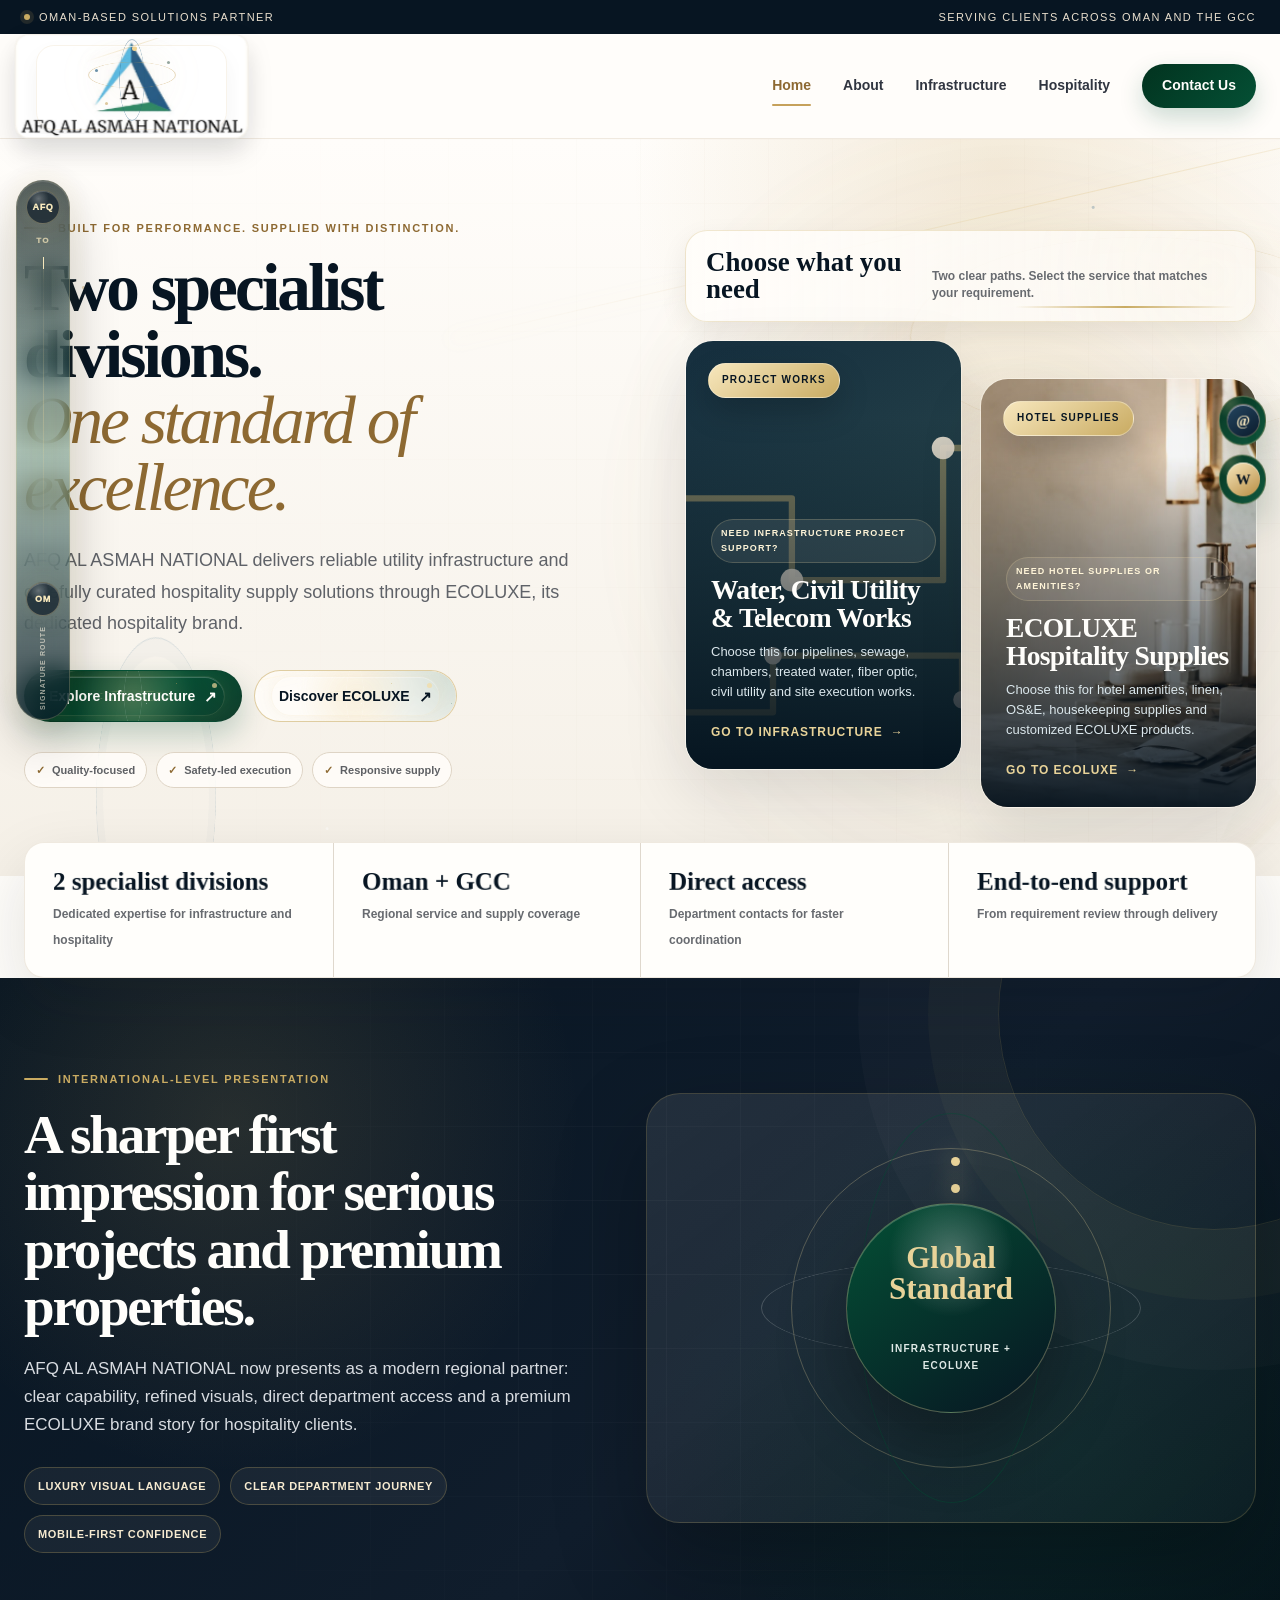
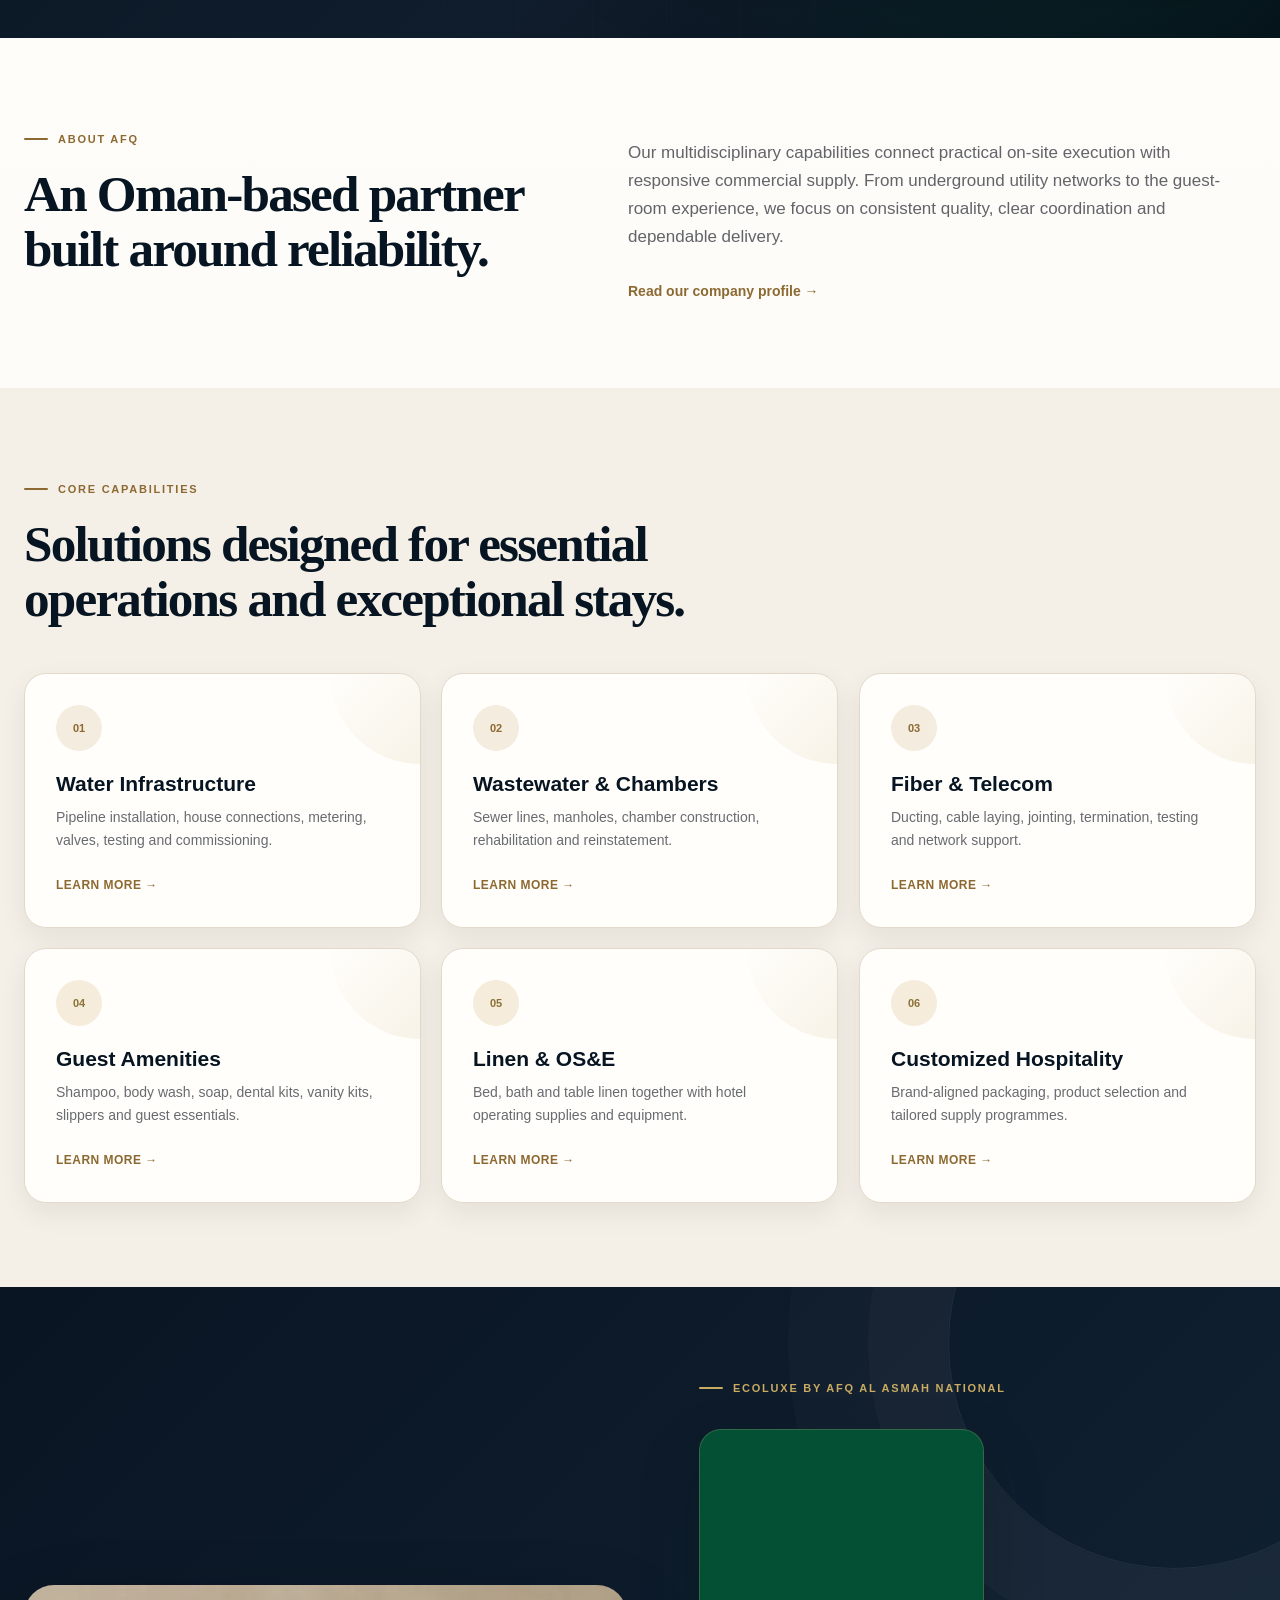
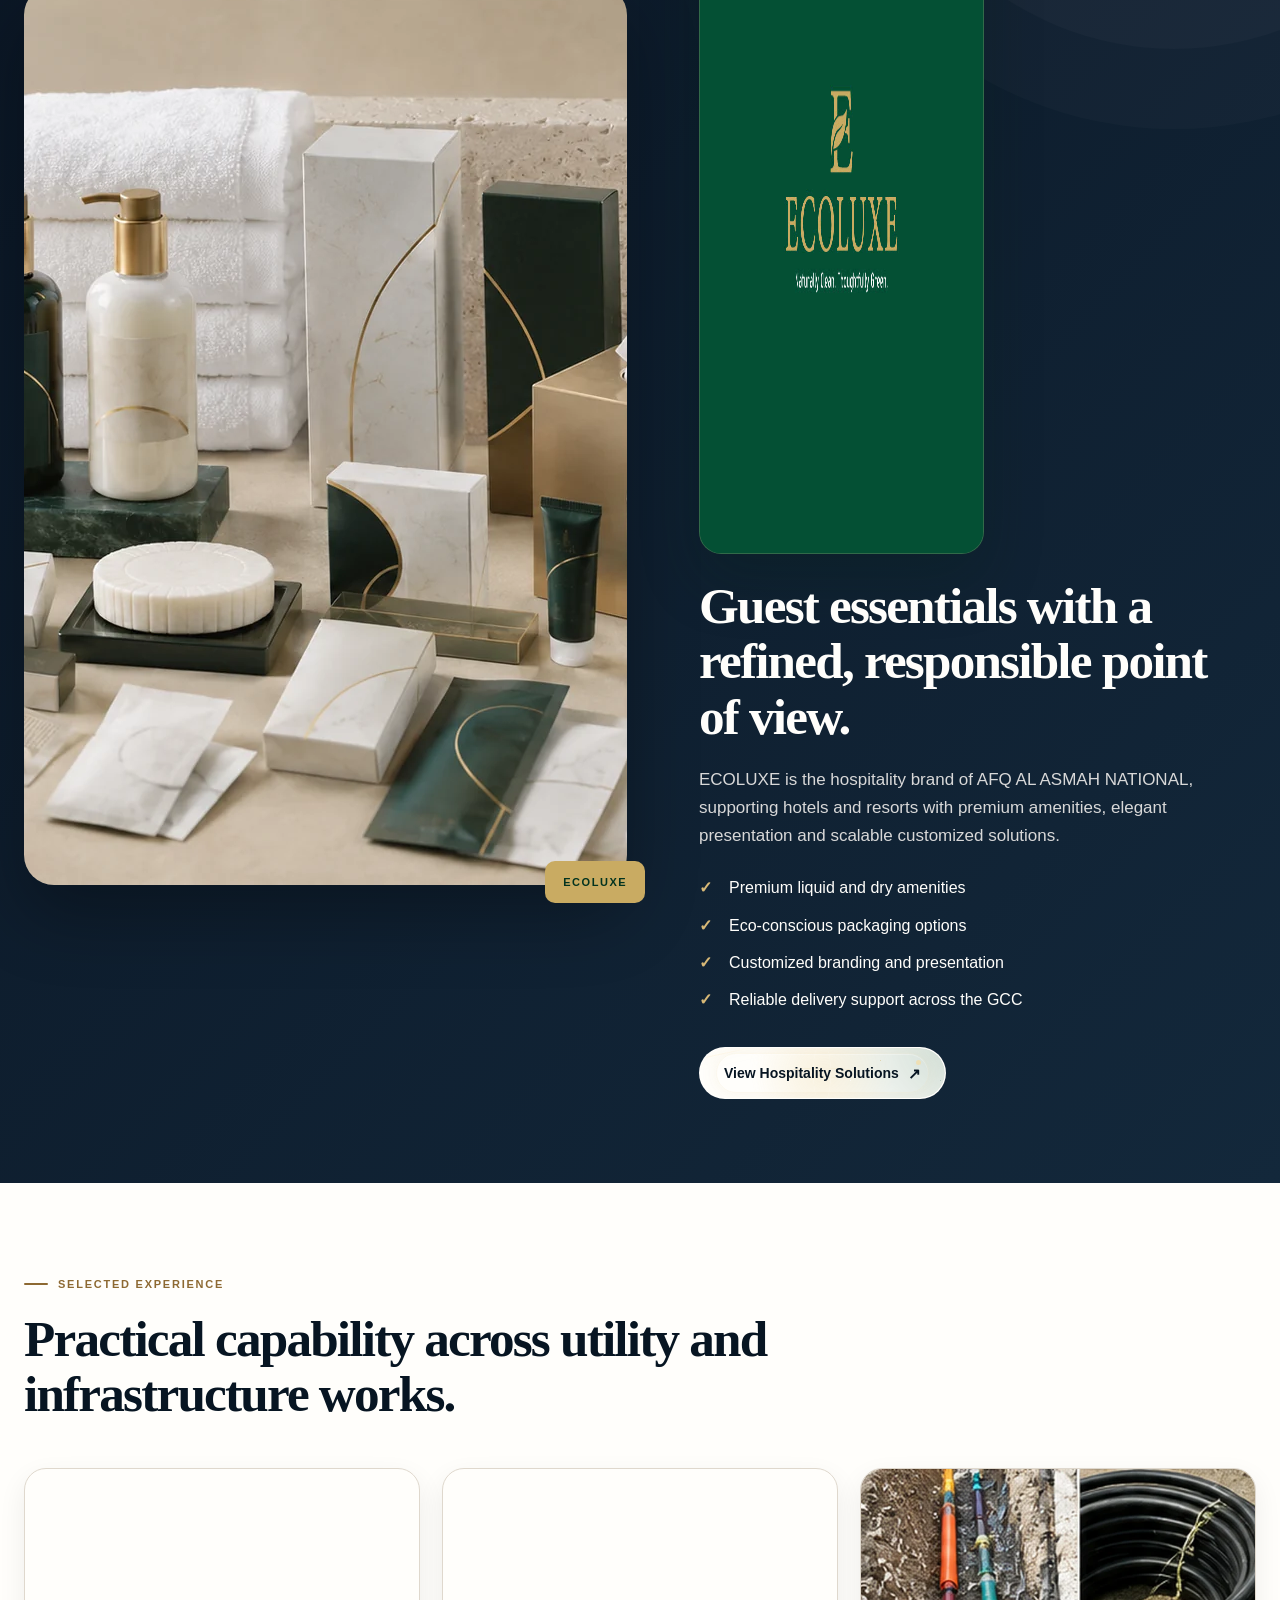
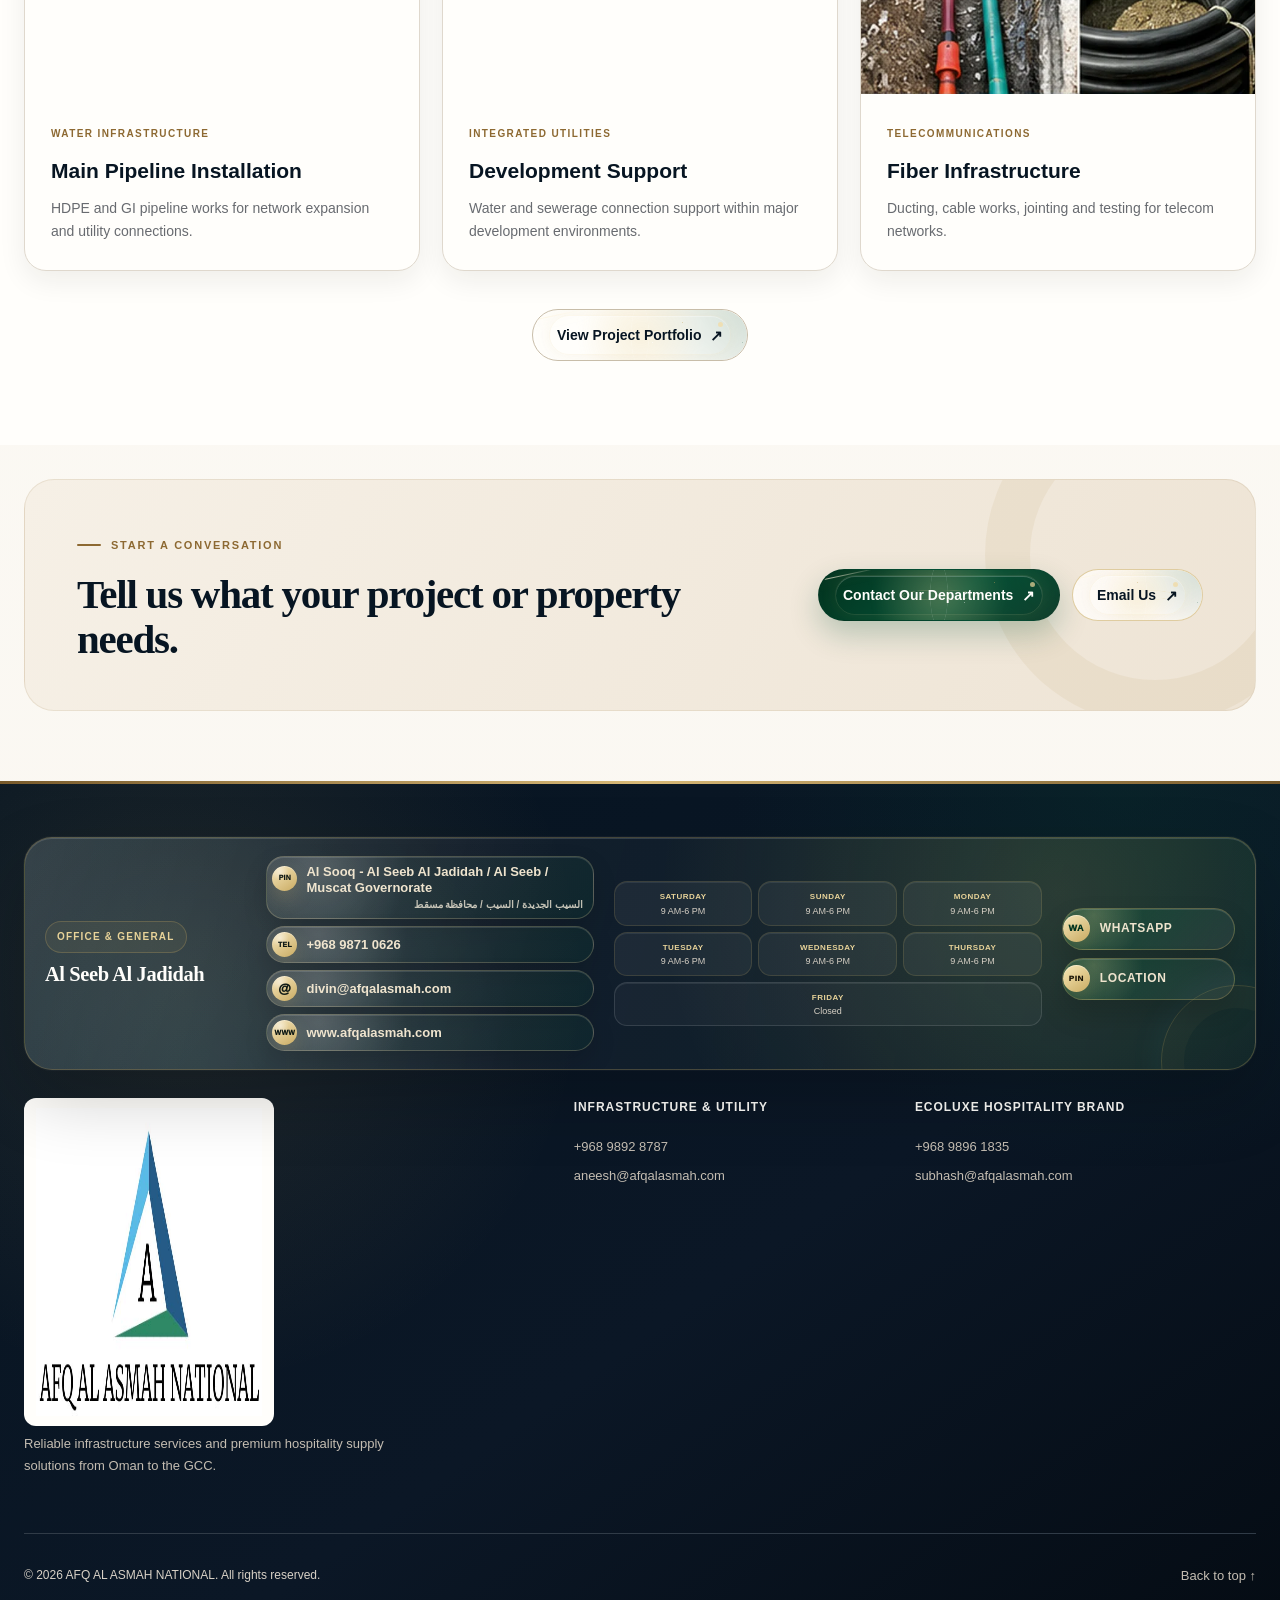
==== commit 3677a5a6: "Add files via upload" ====
--- a/index.html
+++ b/index.html
@@ -1,9 +1,9 @@
 <!doctype html><html lang="en"><head>
 <meta charset="utf-8"><meta name="viewport" content="width=device-width,initial-scale=1"><script>document.documentElement.classList.add('js')</script>
-<title>Infrastructure & Hospitality Solutions Oman | AFQ AL ASMAH NATIONAL</title><meta name="description" content="AFQ AL ASMAH NATIONAL provides water, wastewater, civil utility and telecom works plus ECOLUXE hotel amenities, linen and OS&E across Oman and the GCC."><meta name="robots" content="index,follow,max-image-preview:large"><meta name="geo.region" content="OM-MA"><meta name="geo.placename" content="Al Seeb Al Jadidah, Muscat Governorate, Oman">
+<title>AFQ AL ASMAH NATIONAL | Infrastructure & Hospitality Solutions Oman</title><meta name="description" content="AFQ AL ASMAH NATIONAL provides water, wastewater, civil utility and telecom works plus ECOLUXE hotel amenities, linen and OS&E across Oman and the GCC."><meta name="robots" content="index,follow,max-image-preview:large"><meta name="geo.region" content="OM-MA"><meta name="geo.placename" content="Al Seeb Al Jadidah, Muscat Governorate, Oman">
 <link rel="icon" href="assets/images/company-favicon.png" sizes="32x32" type="image/png"><link rel="icon" href="assets/images/company-icon.svg" sizes="any" type="image/svg+xml"><link rel="apple-touch-icon" href="assets/images/company-apple-touch.png"><link rel="manifest" href="site.webmanifest"><link rel="preload" href="assets/images/company-icon-192.png" as="image"><link rel="preload" href="assets/images/company-logo.jpg" as="image" fetchpriority="high"><link rel="stylesheet" href="assets/css/styles.css?v=38">
-<meta name="theme-color" content="#0b1726"><link rel="canonical" href="https://www.afqalasmah.com/"><meta property="og:type" content="website"><meta property="og:locale" content="en_OM"><meta property="og:site_name" content="AFQ AL ASMAH NATIONAL"><meta property="og:title" content="Infrastructure & Hospitality Solutions Oman | AFQ AL ASMAH NATIONAL"><meta property="og:description" content="Utility infrastructure contracting and ECOLUXE premium hospitality supplies by AFQ AL ASMAH NATIONAL across Oman and the GCC."><meta property="og:url" content="https://www.afqalasmah.com/"><meta property="og:image" content="https://www.afqalasmah.com/assets/images/company-logo.jpg"><meta property="og:image:secure_url" content="https://www.afqalasmah.com/assets/images/company-logo.jpg"><meta property="og:image:type" content="image/jpeg"><meta property="og:image:width" content="726"><meta property="og:image:height" content="328"><meta property="og:image:alt" content="AFQ AL ASMAH NATIONAL logo for infrastructure and ECOLUXE hospitality solutions in Oman"><meta name="twitter:card" content="summary_large_image"><meta name="twitter:title" content="Infrastructure & Hospitality Solutions Oman | AFQ AL ASMAH NATIONAL"><meta name="twitter:description" content="Utility infrastructure contracting and ECOLUXE premium hospitality supplies by AFQ AL ASMAH NATIONAL across Oman and the GCC."><meta name="twitter:image" content="https://www.afqalasmah.com/assets/images/company-logo.jpg"><meta name="twitter:image:alt" content="AFQ AL ASMAH NATIONAL logo for infrastructure and ECOLUXE hospitality solutions in Oman">
-<script type="application/ld+json">{"@context":"https://schema.org","@graph":[{"@type":"Organization","@id":"https://www.afqalasmah.com/#organization","name":"AFQ AL ASMAH NATIONAL","alternateName":"أفق العاصمة الوطنية","url":"https://www.afqalasmah.com/","logo":{"@type":"ImageObject","url":"https://www.afqalasmah.com/assets/images/company-logo.jpg","width":726,"height":328,"caption":"AFQ AL ASMAH NATIONAL company logo"},"image":{"@type":"ImageObject","url":"https://www.afqalasmah.com/assets/images/company-logo.jpg","width":726,"height":328,"caption":"AFQ AL ASMAH NATIONAL company logo"},"email":"divin@afqalasmah.com","telephone":"+96898710626","address":{"@type":"PostalAddress","streetAddress":"Al Sooq - Al Seeb Al Jadidah","addressLocality":"Al Seeb","addressRegion":"Muscat Governorate","addressCountry":"OM"},"hasMap":"https://maps.app.goo.gl/NbKn3wXDEQKGhGbL6?g_st=ic","openingHoursSpecification":{"@type":"OpeningHoursSpecification","dayOfWeek":["Saturday","Sunday","Monday","Tuesday","Wednesday","Thursday"],"opens":"09:00","closes":"18:00"},"contactPoint":[{"@type":"ContactPoint","contactType":"General enquiries","telephone":"+96898710626","email":"divin@afqalasmah.com","availableLanguage":["English","Arabic"]},{"@type":"ContactPoint","contactType":"Infrastructure and utility enquiries","telephone":"+96898928787","email":"aneesh@afqalasmah.com","availableLanguage":["English","Arabic"]},{"@type":"ContactPoint","contactType":"Hospitality supply enquiries","telephone":"+96898961835","email":"subhash@afqalasmah.com","availableLanguage":["English","Arabic"]}],"areaServed":[{"@type":"Country","name":"Oman"},{"@type":"AdministrativeArea","name":"Gulf Cooperation Council"}]},{"@type":"WebSite","@id":"https://www.afqalasmah.com/#website","url":"https://www.afqalasmah.com/","name":"AFQ AL ASMAH NATIONAL","publisher":{"@id":"https://www.afqalasmah.com/#organization"},"inLanguage":"en"},{"@type":"WebPage","@id":"https://www.afqalasmah.com/#webpage","url":"https://www.afqalasmah.com/","name":"Infrastructure & Hospitality Solutions Oman | AFQ AL ASMAH NATIONAL","description":"Utility infrastructure contracting and premium hospitality supplies for clients across Oman and the GCC.","isPartOf":{"@id":"https://www.afqalasmah.com/#website"},"about":{"@id":"https://www.afqalasmah.com/#organization"},"inLanguage":"en","primaryImageOfPage":{"@type":"ImageObject","url":"https://www.afqalasmah.com/assets/images/company-logo.jpg","width":726,"height":328,"caption":"AFQ AL ASMAH NATIONAL company logo for Oman infrastructure and ECOLUXE hospitality solutions"}}]}</script>
+<meta name="theme-color" content="#0b1726"><link rel="canonical" href="https://www.afqalasmah.com/"><meta property="og:type" content="website"><meta property="og:locale" content="en_OM"><meta property="og:site_name" content="AFQ AL ASMAH NATIONAL"><meta property="og:title" content="AFQ AL ASMAH NATIONAL | Infrastructure & Hospitality Solutions Oman"><meta property="og:description" content="Utility infrastructure contracting and ECOLUXE premium hospitality supplies by AFQ AL ASMAH NATIONAL across Oman and the GCC."><meta property="og:url" content="https://www.afqalasmah.com/"><meta property="og:image" content="https://www.afqalasmah.com/assets/images/company-logo.jpg"><meta property="og:image:secure_url" content="https://www.afqalasmah.com/assets/images/company-logo.jpg"><meta property="og:image:type" content="image/jpeg"><meta property="og:image:width" content="726"><meta property="og:image:height" content="328"><meta property="og:image:alt" content="AFQ AL ASMAH NATIONAL logo for infrastructure and ECOLUXE hospitality solutions in Oman"><meta name="twitter:card" content="summary_large_image"><meta name="twitter:title" content="AFQ AL ASMAH NATIONAL | Infrastructure & Hospitality Solutions Oman"><meta name="twitter:description" content="Utility infrastructure contracting and ECOLUXE premium hospitality supplies by AFQ AL ASMAH NATIONAL across Oman and the GCC."><meta name="twitter:image" content="https://www.afqalasmah.com/assets/images/company-logo.jpg"><meta name="twitter:image:alt" content="AFQ AL ASMAH NATIONAL logo for infrastructure and ECOLUXE hospitality solutions in Oman">
+<script type="application/ld+json">{"@context":"https://schema.org","@graph":[{"@type":"Organization","@id":"https://www.afqalasmah.com/#organization","name":"AFQ AL ASMAH NATIONAL","alternateName":"أفق العاصمة الوطنية","url":"https://www.afqalasmah.com/","logo":{"@type":"ImageObject","url":"https://www.afqalasmah.com/assets/images/company-logo.jpg","width":726,"height":328,"caption":"AFQ AL ASMAH NATIONAL company logo"},"image":{"@type":"ImageObject","url":"https://www.afqalasmah.com/assets/images/company-logo.jpg","width":726,"height":328,"caption":"AFQ AL ASMAH NATIONAL company logo"},"email":"divin@afqalasmah.com","telephone":"+96898710626","address":{"@type":"PostalAddress","streetAddress":"Al Sooq - Al Seeb Al Jadidah","addressLocality":"Al Seeb","addressRegion":"Muscat Governorate","addressCountry":"OM"},"hasMap":"https://maps.app.goo.gl/NbKn3wXDEQKGhGbL6?g_st=ic","openingHoursSpecification":{"@type":"OpeningHoursSpecification","dayOfWeek":["Saturday","Sunday","Monday","Tuesday","Wednesday","Thursday"],"opens":"09:00","closes":"18:00"},"contactPoint":[{"@type":"ContactPoint","contactType":"General enquiries","telephone":"+96898710626","email":"divin@afqalasmah.com","availableLanguage":["English","Arabic"]},{"@type":"ContactPoint","contactType":"Infrastructure and utility enquiries","telephone":"+96898928787","email":"aneesh@afqalasmah.com","availableLanguage":["English","Arabic"]},{"@type":"ContactPoint","contactType":"Hospitality supply enquiries","telephone":"+96898961835","email":"subhash@afqalasmah.com","availableLanguage":["English","Arabic"]}],"areaServed":[{"@type":"Country","name":"Oman"},{"@type":"AdministrativeArea","name":"Gulf Cooperation Council"}]},{"@type":"WebSite","@id":"https://www.afqalasmah.com/#website","url":"https://www.afqalasmah.com/","name":"AFQ AL ASMAH NATIONAL","publisher":{"@id":"https://www.afqalasmah.com/#organization"},"inLanguage":"en"},{"@type":"WebPage","@id":"https://www.afqalasmah.com/#webpage","url":"https://www.afqalasmah.com/","name":"AFQ AL ASMAH NATIONAL | Infrastructure & Hospitality Solutions Oman","description":"Utility infrastructure contracting and premium hospitality supplies for clients across Oman and the GCC.","isPartOf":{"@id":"https://www.afqalasmah.com/#website"},"about":{"@id":"https://www.afqalasmah.com/#organization"},"inLanguage":"en","primaryImageOfPage":{"@type":"ImageObject","url":"https://www.afqalasmah.com/assets/images/company-logo.jpg","width":726,"height":328,"caption":"AFQ AL ASMAH NATIONAL company logo for Oman infrastructure and ECOLUXE hospitality solutions"}}]}</script>
 </head><body>
 <div class="site-loader" data-site-loader aria-hidden="true"><div class="loader-panel"><div class="loader-emblem"><span class="loader-ring one"></span><span class="loader-ring two"></span><span class="loader-ring three"></span><img class="loader-mark" src="assets/images/company-icon.svg" alt=""></div><span class="loader-name">AFQ AL ASMAH NATIONAL</span><div class="loader-line"><span></span></div><p class="loader-status">Preparing your experience</p></div></div>
 <a class="skip-link" href="#main-content">Skip to main content</a>
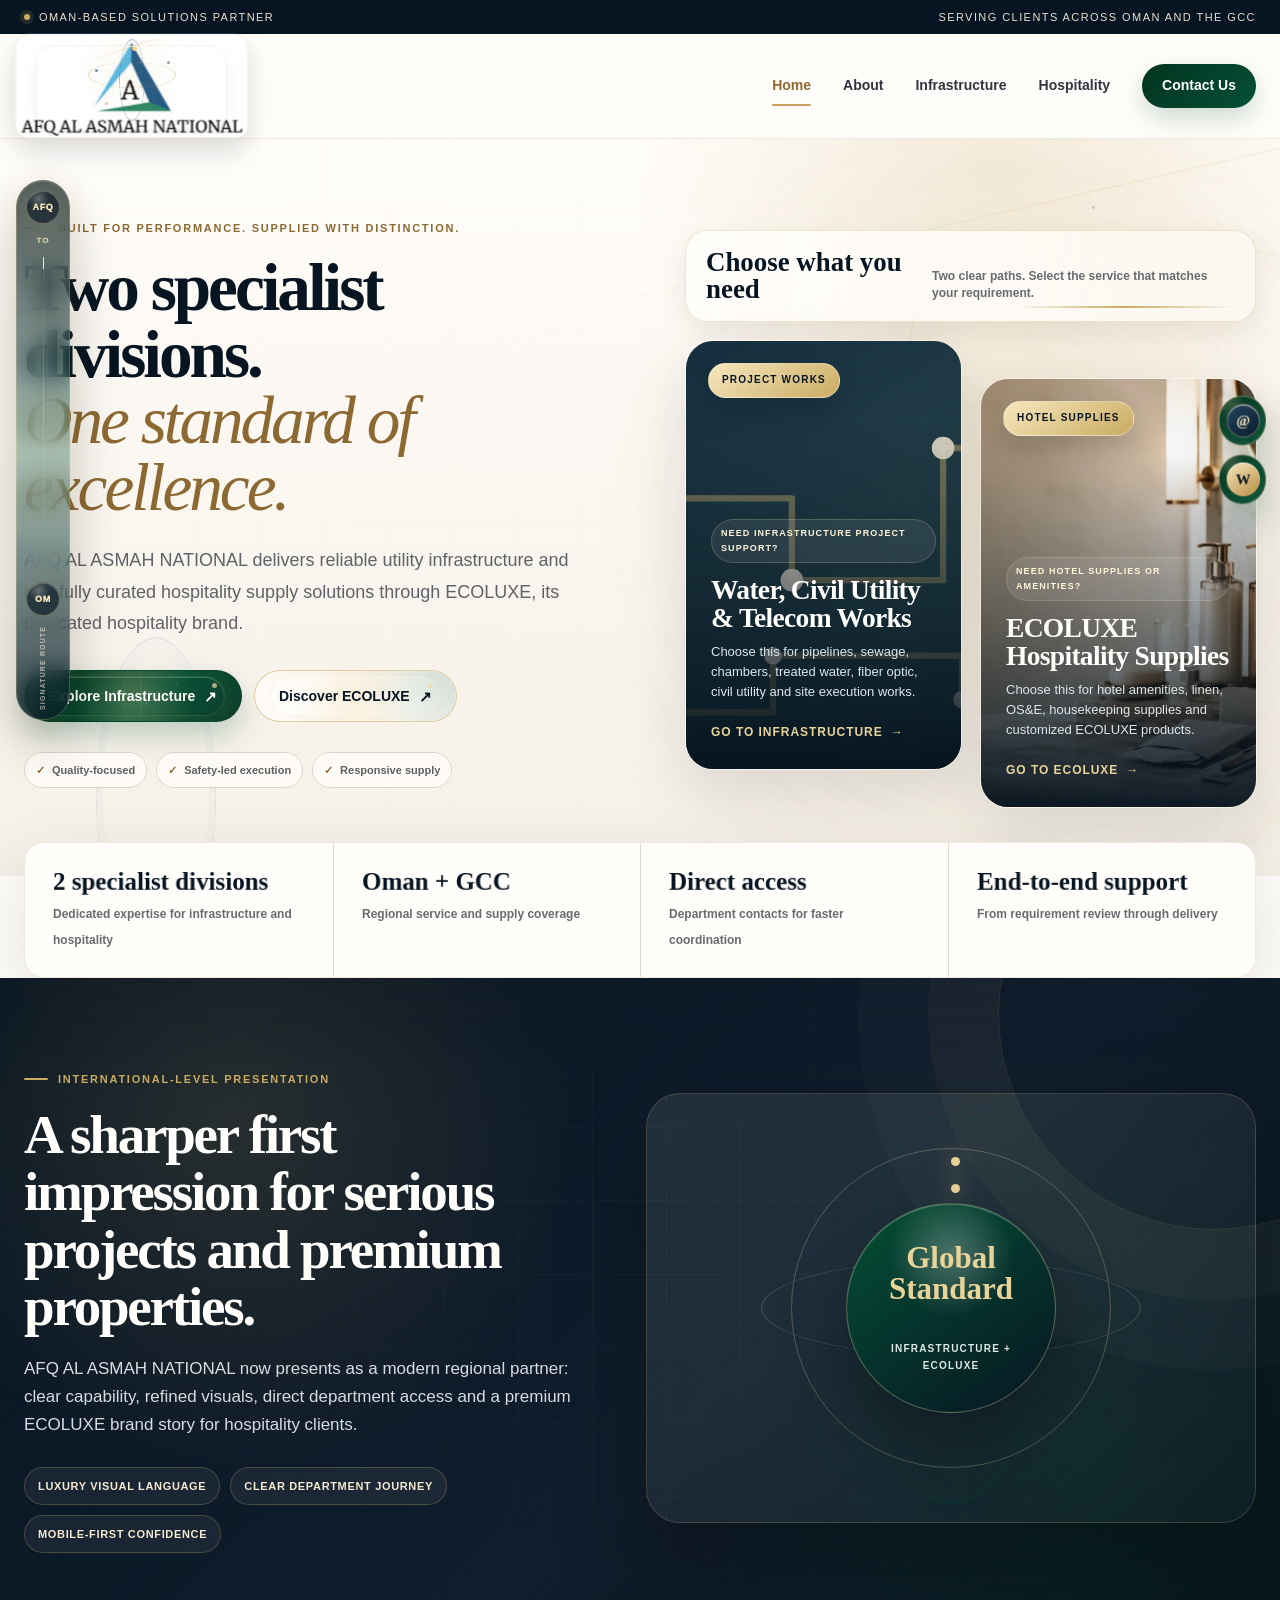
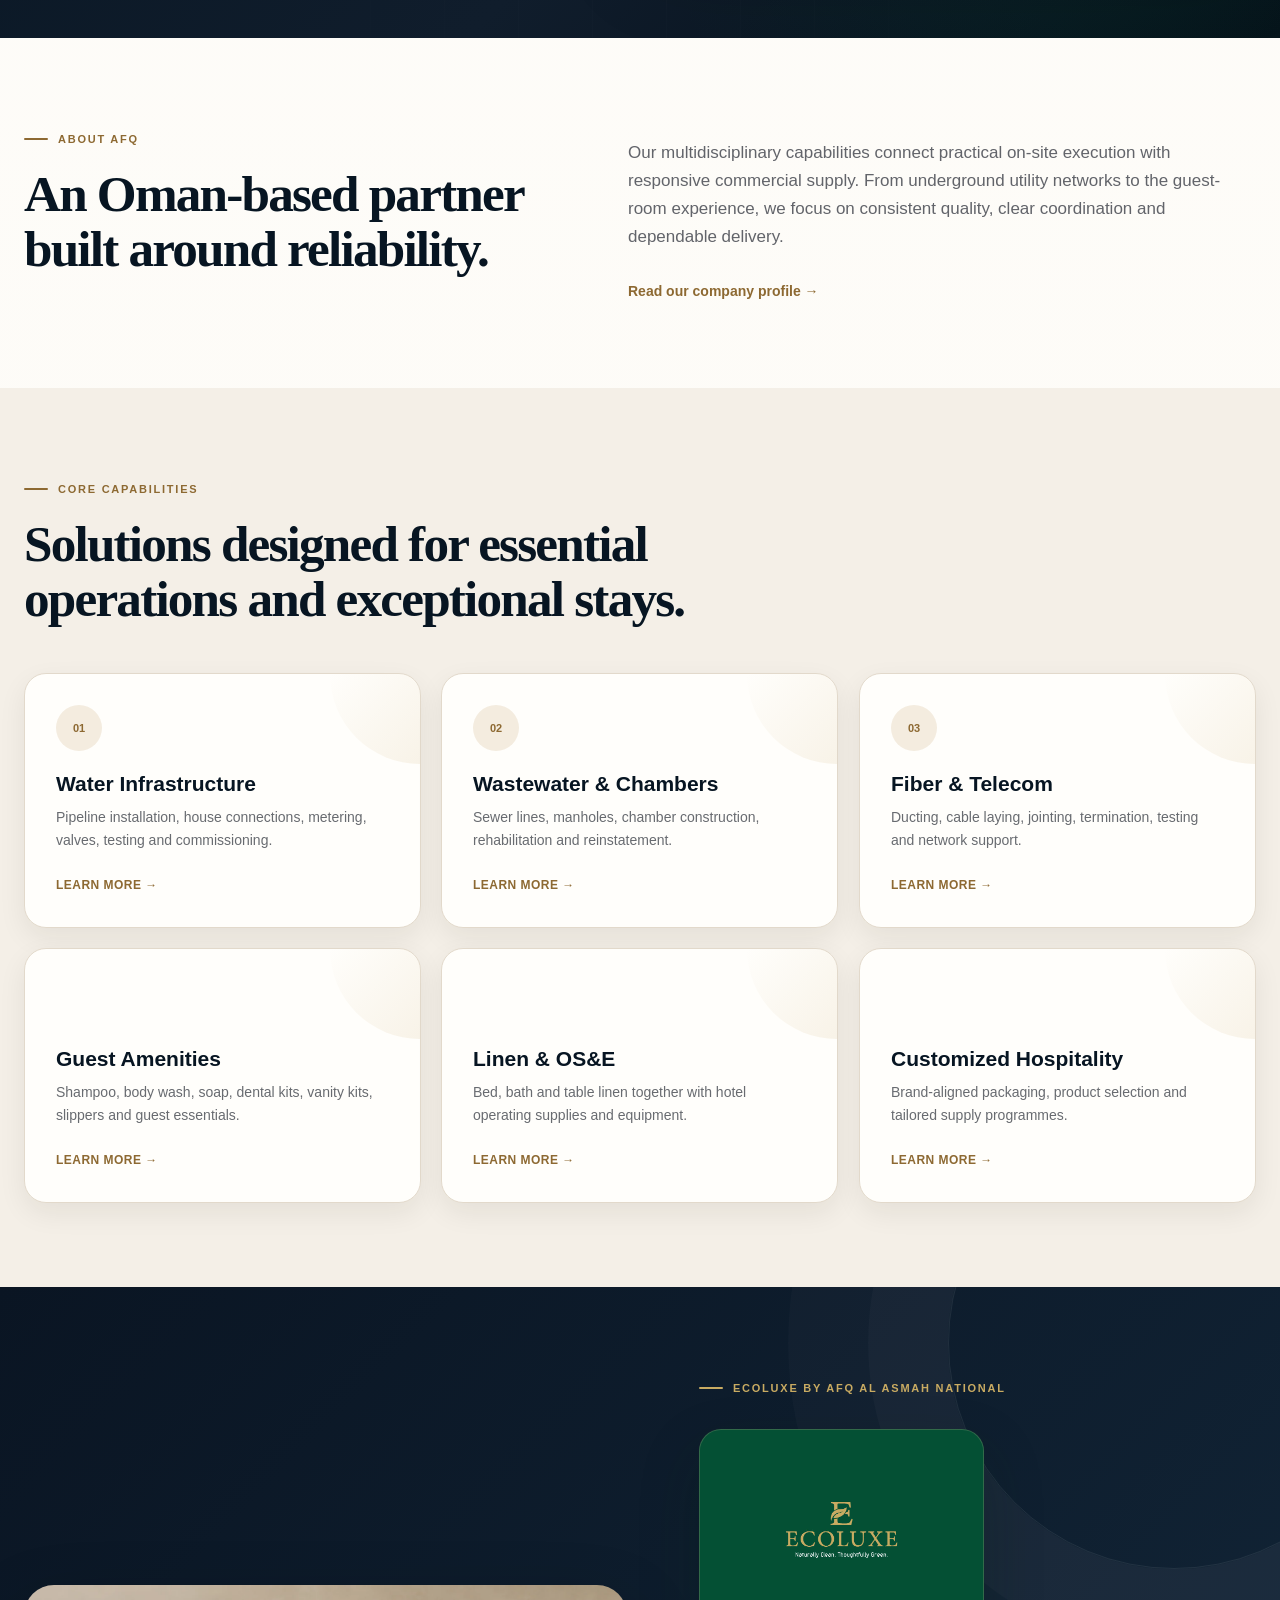
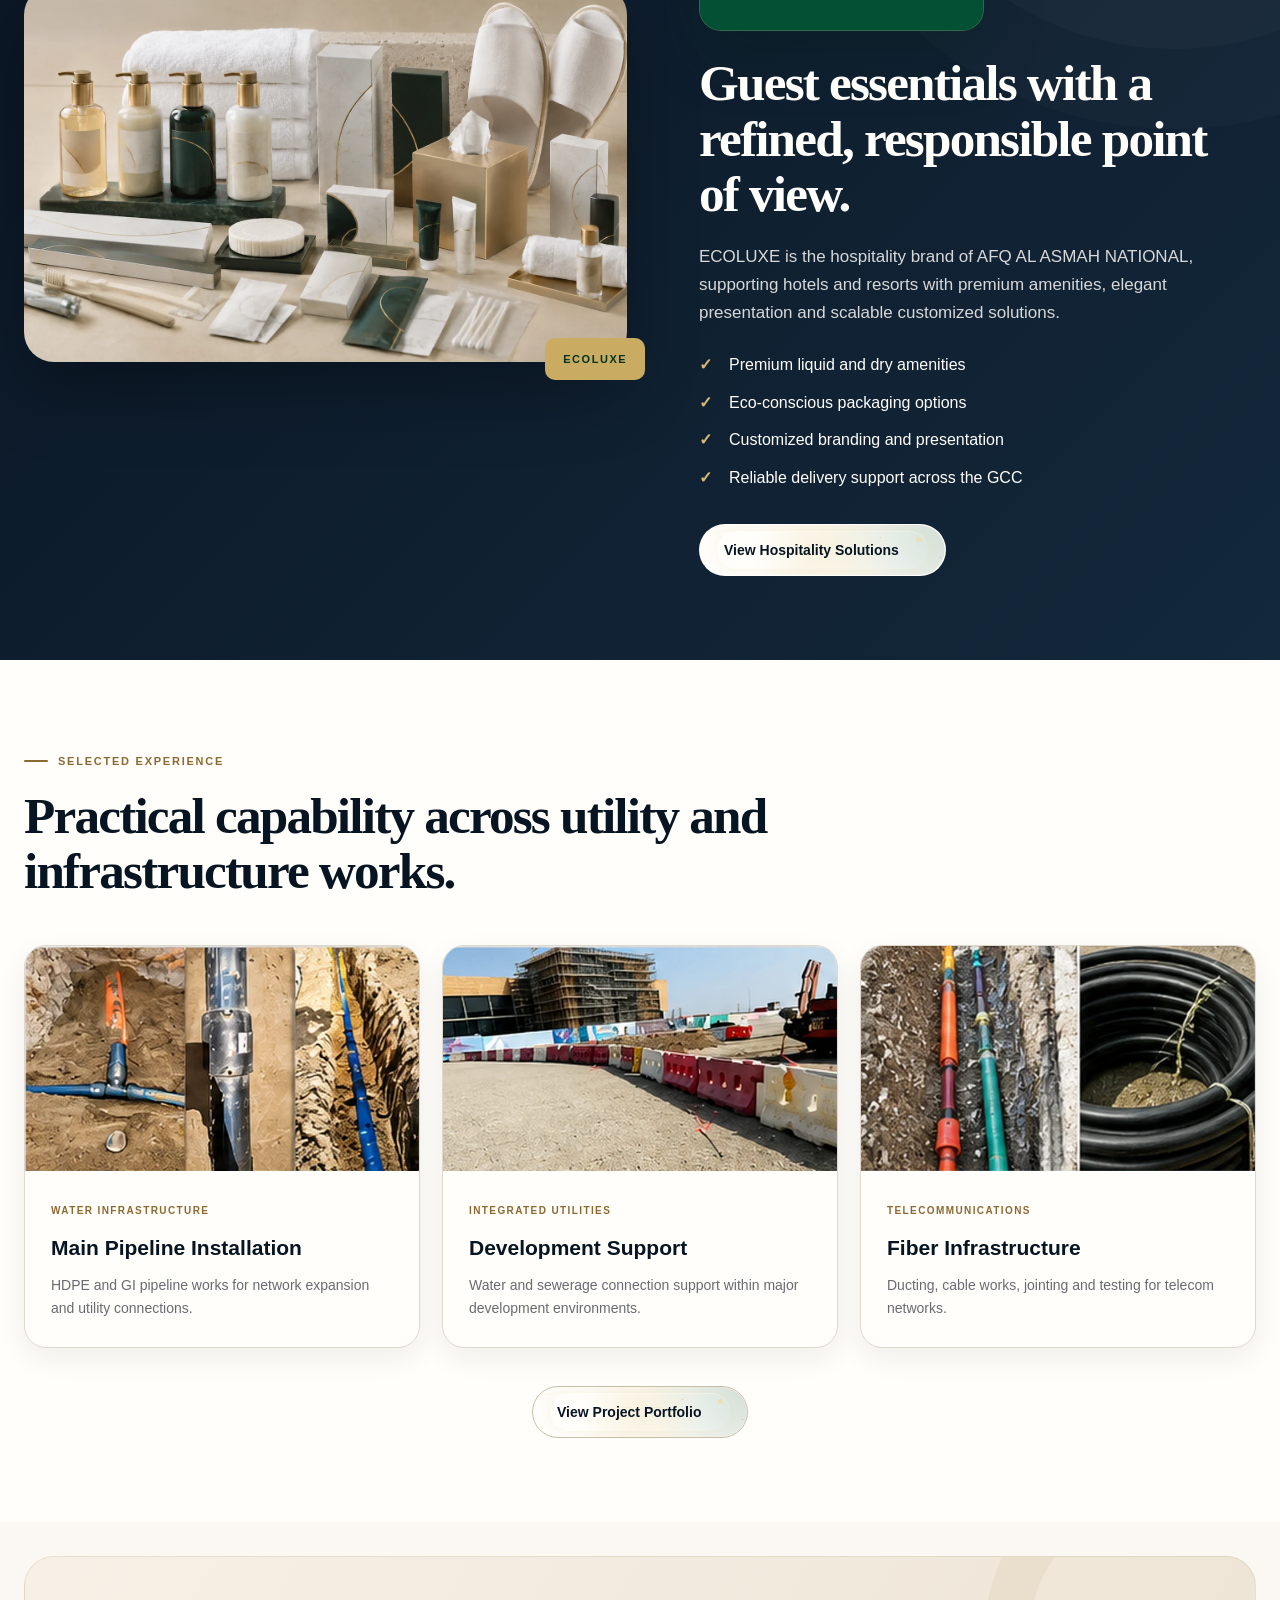
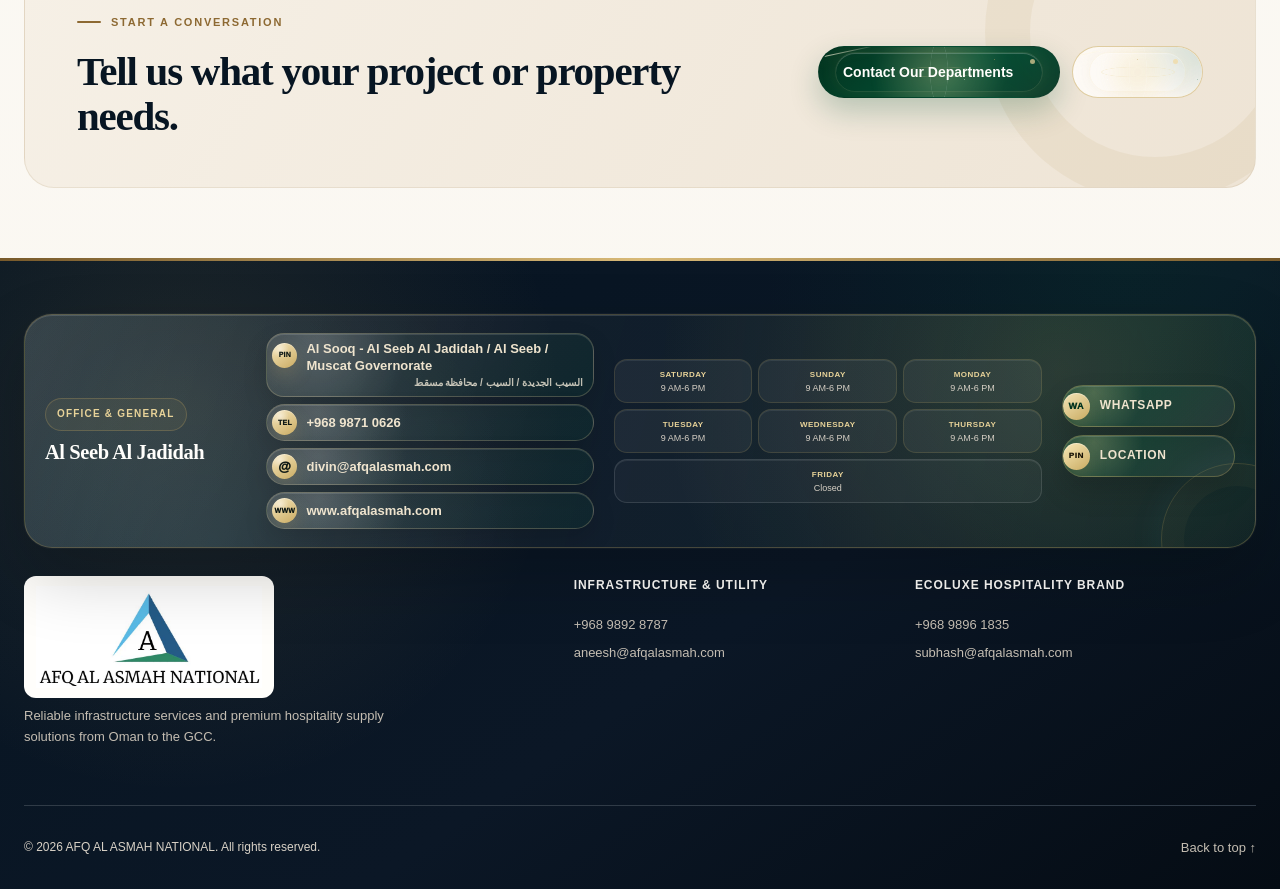
==== commit aae9507a: "Add files via upload" ====
--- a/index.html
+++ b/index.html
@@ -10,7 +10,7 @@
 <header class="site-header" id="top">
   <div class="topbar"><div class="container topbar-inner"><span>Oman-based solutions partner</span><span>Serving clients across Oman and the GCC</span></div></div>
   <div class="container nav-wrap">
-    <a class="brand" href="index.html" aria-label="AFQ AL ASMAH NATIONAL home"><img src="assets/images/company-logo.jpg" alt="AFQ AL ASMAH NATIONAL logo - Oman infrastructure and ECOLUXE hospitality company" width="726" height="328" fetchpriority="high" decoding="async"></a>
+    <a class="brand" href="index.html" aria-label="AFQ AL ASMAH NATIONAL home"><img src="assets/images/company-logo.jpg" alt="AFQ AL ASMAH NATIONAL logo - Oman infrastructure and ECOLUXE hospitality company" fetchpriority="high" decoding="async"></a>
     <button class="nav-toggle" type="button" aria-label="Open navigation" aria-expanded="false" aria-controls="primary-navigation"><span></span><span></span><span></span></button>
     <nav class="main-nav" id="primary-navigation" aria-label="Primary navigation">
       <a href="index.html">Home</a>
@@ -33,8 +33,8 @@
     </div>
     <div class="hero-visual reveal delay-1" aria-label="Choose your service requirement">
       <div class="choice-header"><span>Choose what you need</span><p>Two clear paths. Select the service that matches your requirement.</p></div>
-      <a class="division-card infrastructure" href="infrastructure.html" data-choice="Project Works"><img src="assets/images/infrastructure-pattern.svg" alt="Water, wastewater and telecom infrastructure network illustration for AFQ AL ASMAH NATIONAL in Oman" width="1100" height="680" loading="lazy" decoding="async"><div><span>Need infrastructure project support?</span><h2>Water, Civil Utility & Telecom Works</h2><p>Choose this for pipelines, sewage, chambers, treated water, fiber optic, civil utility and site execution works.</p><strong class="choice-action">Go to Infrastructure</strong></div></a>
-      <a class="division-card hospitality" href="hospitality.html" data-choice="Hotel Supplies"><img src="assets/images/hospitality-hero.webp" alt="Premium ECOLUXE hotel guest amenities and hospitality supplies in Oman" width="1600" height="900" loading="lazy" decoding="async"><div><span>Need hotel supplies or amenities?</span><h2>ECOLUXE Hospitality Supplies</h2><p>Choose this for hotel amenities, linen, OS&E, housekeeping supplies and customized ECOLUXE products.</p><strong class="choice-action">Go to ECOLUXE</strong></div></a>
+      <a class="division-card infrastructure" href="infrastructure.html" data-choice="Project Works"><img src="assets/images/infrastructure-pattern.svg" alt="Water, wastewater and telecom infrastructure network illustration for AFQ AL ASMAH NATIONAL in Oman" decoding="async"><div><span>Need infrastructure project support?</span><h2>Water, Civil Utility & Telecom Works</h2><p>Choose this for pipelines, sewage, chambers, treated water, fiber optic, civil utility and site execution works.</p><strong class="choice-action">Go to Infrastructure</strong></div></a>
+      <a class="division-card hospitality" href="hospitality.html" data-choice="Hotel Supplies"><img src="assets/images/hospitality-hero.webp" alt="Premium ECOLUXE hotel guest amenities and hospitality supplies in Oman" decoding="async"><div><span>Need hotel supplies or amenities?</span><h2>ECOLUXE Hospitality Supplies</h2><p>Choose this for hotel amenities, linen, OS&E, housekeeping supplies and customized ECOLUXE products.</p><strong class="choice-action">Go to ECOLUXE</strong></div></a>
     </div>
   </div>
 </section>
@@ -57,17 +57,17 @@
 <article class="service-card reveal delay-1"><span class="service-no gold">05</span><h3>Linen & OS&E</h3><p>Bed, bath and table linen together with hotel operating supplies and equipment.</p><a href="hospitality.html#linen">Learn more</a></article>
 <article class="service-card reveal delay-2"><span class="service-no gold">06</span><h3>Customized Hospitality</h3><p>Brand-aligned packaging, product selection and tailored supply programmes.</p><a href="hospitality.html#custom">Learn more</a></article>
 </div></div></section>
-<section class="section feature-band"><div class="container feature-grid"><div class="feature-image reveal"><img src="assets/images/amenities.webp" alt="Premium ECOLUXE hotel amenities for resorts and hospitality properties" width="1600" height="900" loading="lazy" decoding="async"></div><div class="feature-copy reveal delay-1"><span class="eyebrow gold-text">ECOLUXE by AFQ AL ASMAH NATIONAL</span><img class="ecoluxe-wordmark-mini" src="assets/images/ecoluxe-rotate-green-gold.jpg" alt="ECOLUXE logo - Naturally Clean. Thoughtfully Green. hospitality brand of AFQ AL ASMAH NATIONAL" width="1024" height="725" loading="lazy" decoding="async" data-logo-slides="assets/images/ecoluxe-rotate-green-gold.jpg|assets/images/ecoluxe-rotate-white-shadow.jpg|assets/images/ecoluxe-rotate-variants.jpg" data-logo-interval="4300"><h2>Guest essentials with a refined, responsible point of view.</h2><p>ECOLUXE is the hospitality brand of AFQ AL ASMAH NATIONAL, supporting hotels and resorts with premium amenities, elegant presentation and scalable customized solutions.</p><ul class="check-list"><li>Premium liquid and dry amenities</li><li>Eco-conscious packaging options</li><li>Customized branding and presentation</li><li>Reliable delivery support across the GCC</li></ul><a class="btn light" href="hospitality.html">View Hospitality Solutions</a></div></div></section>
+<section class="section feature-band"><div class="container feature-grid"><div class="feature-image reveal"><img src="assets/images/amenities.webp" alt="Premium ECOLUXE hotel amenities for resorts and hospitality properties" loading="lazy" decoding="async"></div><div class="feature-copy reveal delay-1"><span class="eyebrow gold-text">ECOLUXE by AFQ AL ASMAH NATIONAL</span><img class="ecoluxe-wordmark-mini" src="assets/images/ecoluxe-rotate-green-gold.jpg" alt="ECOLUXE logo - Naturally Clean. Thoughtfully Green. hospitality brand of AFQ AL ASMAH NATIONAL" loading="lazy" decoding="async" data-logo-slides="assets/images/ecoluxe-rotate-green-gold.jpg|assets/images/ecoluxe-rotate-white-shadow.jpg|assets/images/ecoluxe-rotate-variants.jpg" data-logo-interval="4300"><h2>Guest essentials with a refined, responsible point of view.</h2><p>ECOLUXE is the hospitality brand of AFQ AL ASMAH NATIONAL, supporting hotels and resorts with premium amenities, elegant presentation and scalable customized solutions.</p><ul class="check-list"><li>Premium liquid and dry amenities</li><li>Eco-conscious packaging options</li><li>Customized branding and presentation</li><li>Reliable delivery support across the GCC</li></ul><a class="btn light" href="hospitality.html">View Hospitality Solutions</a></div></div></section>
 <section class="section projects"><div class="container"><div class="section-head reveal"><span class="eyebrow">Selected Experience</span><h2>Practical capability across utility and infrastructure works.</h2></div><div class="project-grid">
-<article class="project-card reveal"><img src="assets/images/project-water.webp" alt="Main water pipeline infrastructure works by AFQ AL ASMAH NATIONAL in Oman" width="692" height="394" loading="lazy" decoding="async"><div><span>Water Infrastructure</span><h3>Main Pipeline Installation</h3><p>HDPE and GI pipeline works for network expansion and utility connections.</p></div></article>
-<article class="project-card reveal delay-1"><img src="assets/images/project-city.webp" alt="Sultan Haitham City water and sewerage utility works in Oman" width="734" height="394" loading="lazy" decoding="async"><div><span>Integrated Utilities</span><h3>Development Support</h3><p>Water and sewerage connection support within major development environments.</p></div></article>
-<article class="project-card reveal delay-2"><img src="assets/images/project-fiber.webp" alt="Fiber optic telecom infrastructure works by AFQ AL ASMAH NATIONAL" width="734" height="368" loading="lazy" decoding="async"><div><span>Telecommunications</span><h3>Fiber Infrastructure</h3><p>Ducting, cable works, jointing and testing for telecom networks.</p></div></article>
+<article class="project-card reveal"><img src="assets/images/project-water.webp" alt="Main water pipeline infrastructure works by AFQ AL ASMAH NATIONAL in Oman" loading="lazy" decoding="async"><div><span>Water Infrastructure</span><h3>Main Pipeline Installation</h3><p>HDPE and GI pipeline works for network expansion and utility connections.</p></div></article>
+<article class="project-card reveal delay-1"><img src="assets/images/project-city.webp" alt="Sultan Haitham City water and sewerage utility works in Oman" loading="lazy" decoding="async"><div><span>Integrated Utilities</span><h3>Development Support</h3><p>Water and sewerage connection support within major development environments.</p></div></article>
+<article class="project-card reveal delay-2"><img src="assets/images/project-fiber.webp" alt="Fiber optic telecom infrastructure works by AFQ AL ASMAH NATIONAL" loading="lazy" decoding="async"><div><span>Telecommunications</span><h3>Fiber Infrastructure</h3><p>Ducting, cable works, jointing and testing for telecom networks.</p></div></article>
 </div><div class="center"><a class="btn outline" href="infrastructure.html#projects">View Project Portfolio</a></div></div></section>
 <section class="section cta"><div class="container cta-box reveal"><div><span class="eyebrow">Start a conversation</span><h2>Tell us what your project or property needs.</h2></div><div class="cta-actions"><a class="btn primary" href="contact.html">Contact Our Departments</a><a class="btn secondary" href="mailto:divin@afqalasmah.com">Email Us</a></div></div></section>
 </main>
 <footer class="site-footer">
   <div class="container footer-grid">
-    <div class="footer-brand"><img src="assets/images/company-logo.jpg" alt="AFQ AL ASMAH NATIONAL logo - infrastructure and hospitality supply company in Oman" width="726" height="328" loading="lazy" decoding="async"><p>Reliable infrastructure services and premium hospitality supply solutions from Oman to the GCC.</p></div>
+    <div class="footer-brand"><img src="assets/images/company-logo.jpg" alt="AFQ AL ASMAH NATIONAL logo - infrastructure and hospitality supply company in Oman" loading="lazy" decoding="async"><p>Reliable infrastructure services and premium hospitality supply solutions from Oman to the GCC.</p></div>
     <div><h3>Infrastructure & Utility</h3><a href="tel:+96898928787">+968 9892 8787</a><a href="mailto:aneesh@afqalasmah.com">aneesh@afqalasmah.com</a></div>
     <div><h3>ECOLUXE Hospitality Brand</h3><a href="tel:+96898961835">+968 9896 1835</a><a href="mailto:subhash@afqalasmah.com">subhash@afqalasmah.com</a></div>
     <div class="footer-office-card"><div class="footer-office-title"><span class="footer-office-label">Office & General</span><h3>Al Seeb Al Jadidah</h3></div><div class="footer-office-contact"><a class="office-chip office-location" href="https://maps.app.goo.gl/NbKn3wXDEQKGhGbL6?g_st=ic" target="_blank" rel="noopener"><span>Al Sooq - Al Seeb Al Jadidah / Al Seeb / Muscat Governorate</span> <small lang="ar" dir="rtl">السيب الجديدة / السيب / محافظة مسقط</small></a><a class="office-chip office-phone" href="tel:+96898710626">+968 9871 0626</a><a class="office-chip office-email" href="mailto:divin@afqalasmah.com">divin@afqalasmah.com</a><a class="office-chip office-website" href="https://www.afqalasmah.com">www.afqalasmah.com</a></div><div class="footer-hours-strip" aria-label="Business hours"><span><b>Saturday</b><small>9 AM-6 PM</small></span><span><b>Sunday</b><small>9 AM-6 PM</small></span><span><b>Monday</b><small>9 AM-6 PM</small></span><span><b>Tuesday</b><small>9 AM-6 PM</small></span><span><b>Wednesday</b><small>9 AM-6 PM</small></span><span><b>Thursday</b><small>9 AM-6 PM</small></span><span class="closed"><b>Friday</b><small>Closed</small></span></div><div class="footer-actions"><a class="office-action office-whatsapp" href="https://wa.me/96898710626" data-whatsapp="96898710626">WhatsApp</a><a class="office-action office-map" href="https://maps.app.goo.gl/NbKn3wXDEQKGhGbL6?g_st=ic" target="_blank" rel="noopener">Location</a></div></div>
